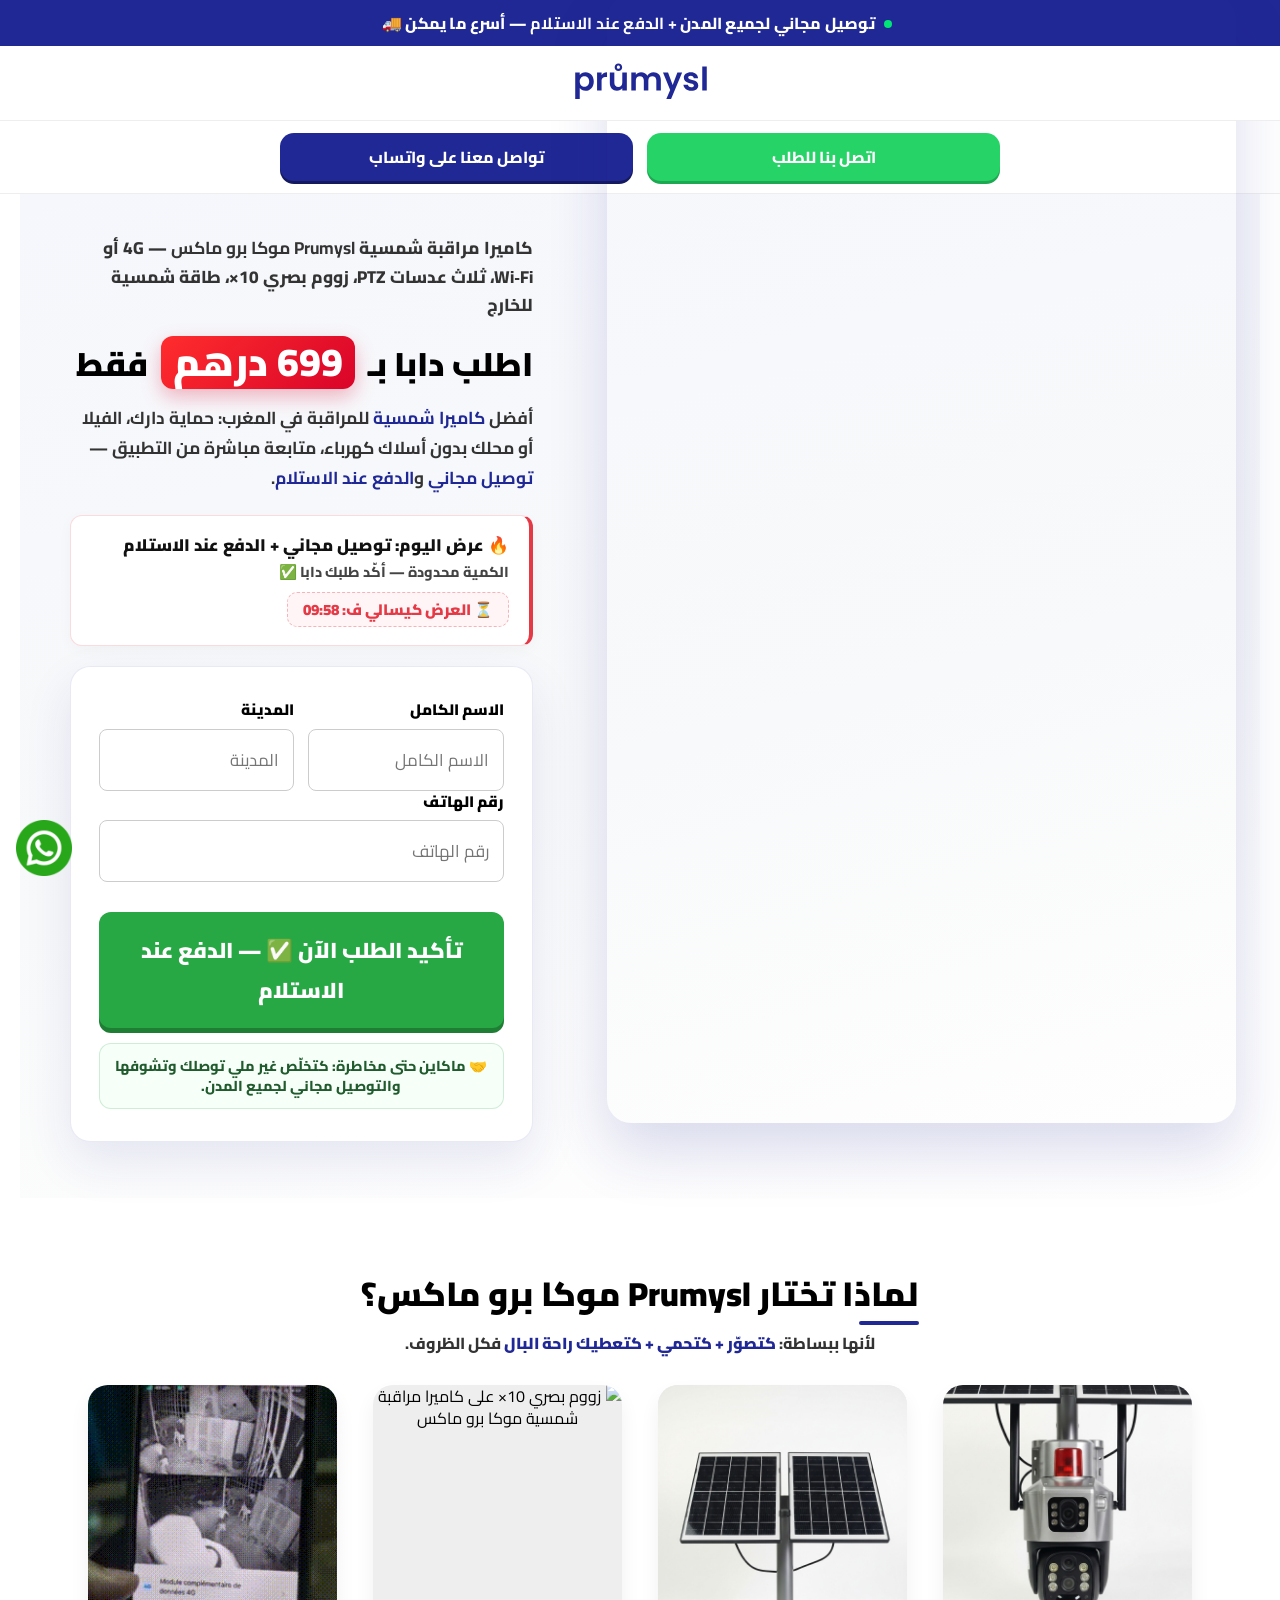
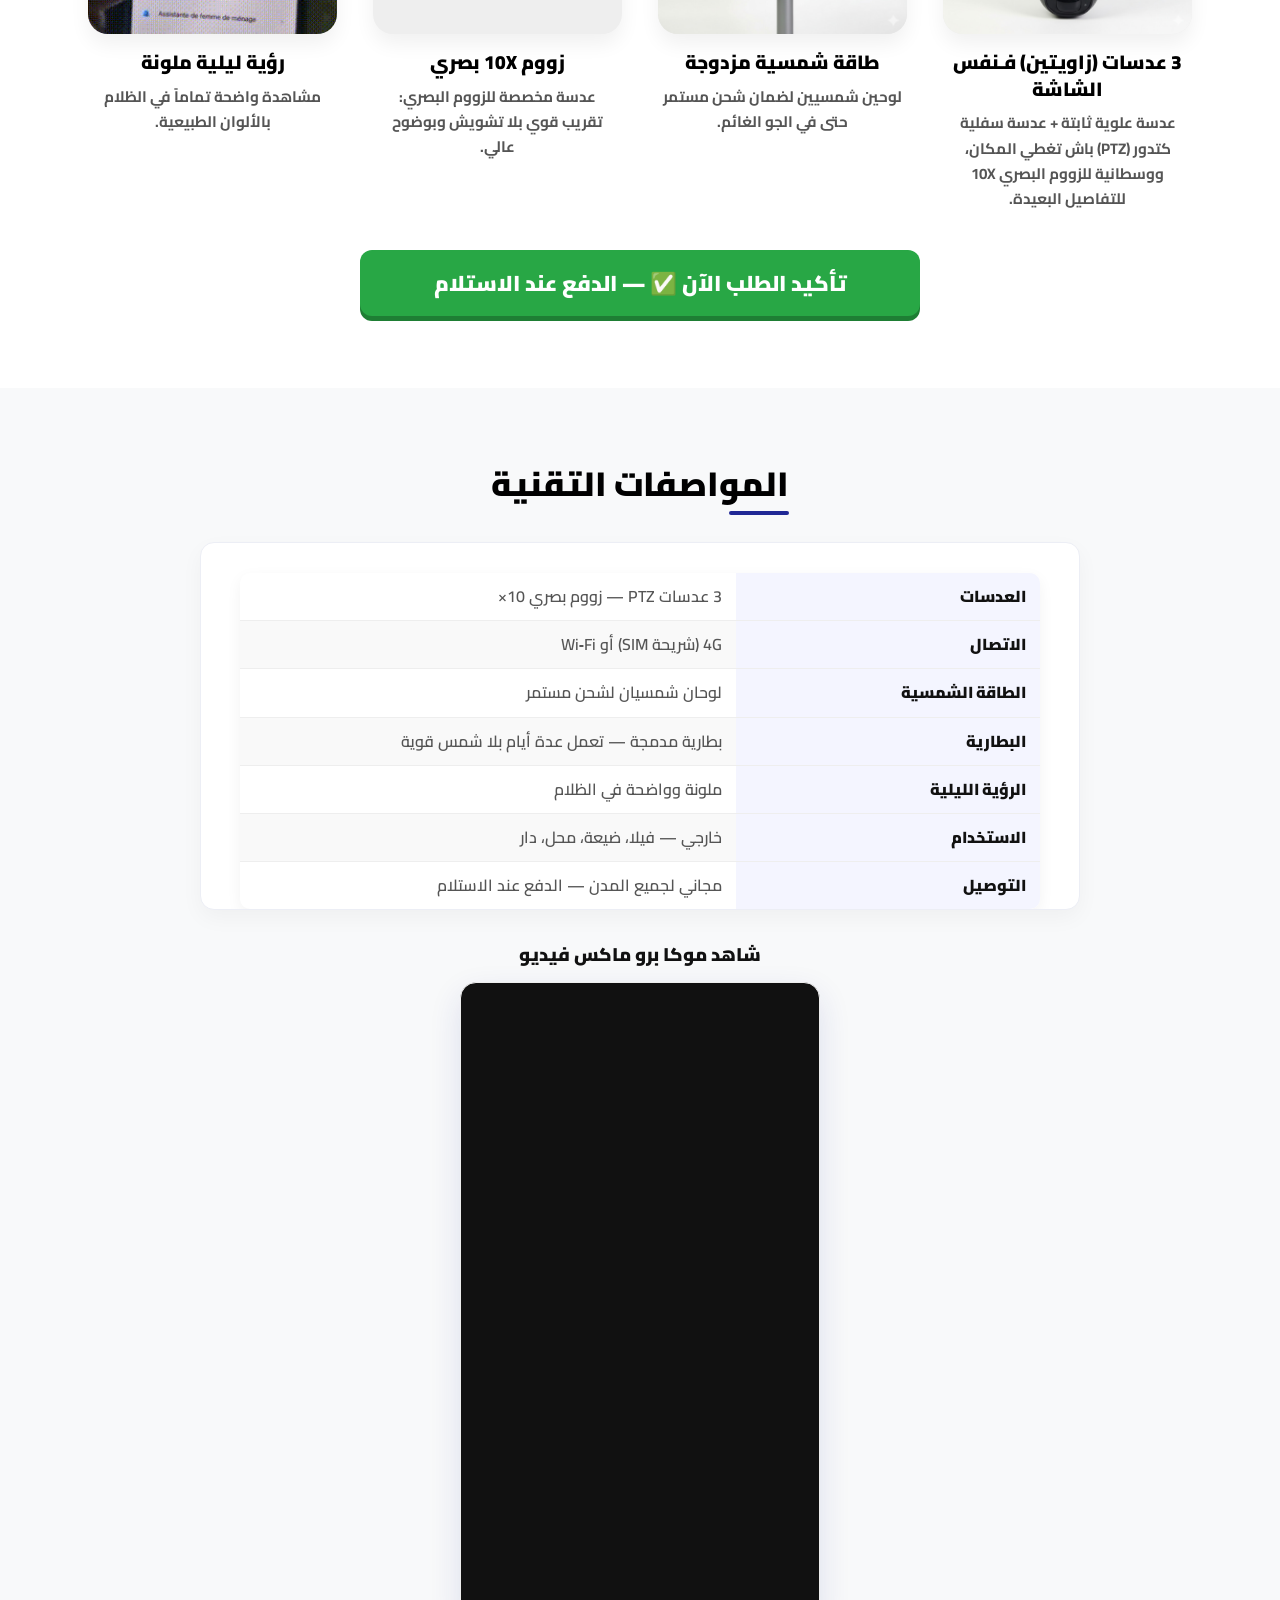
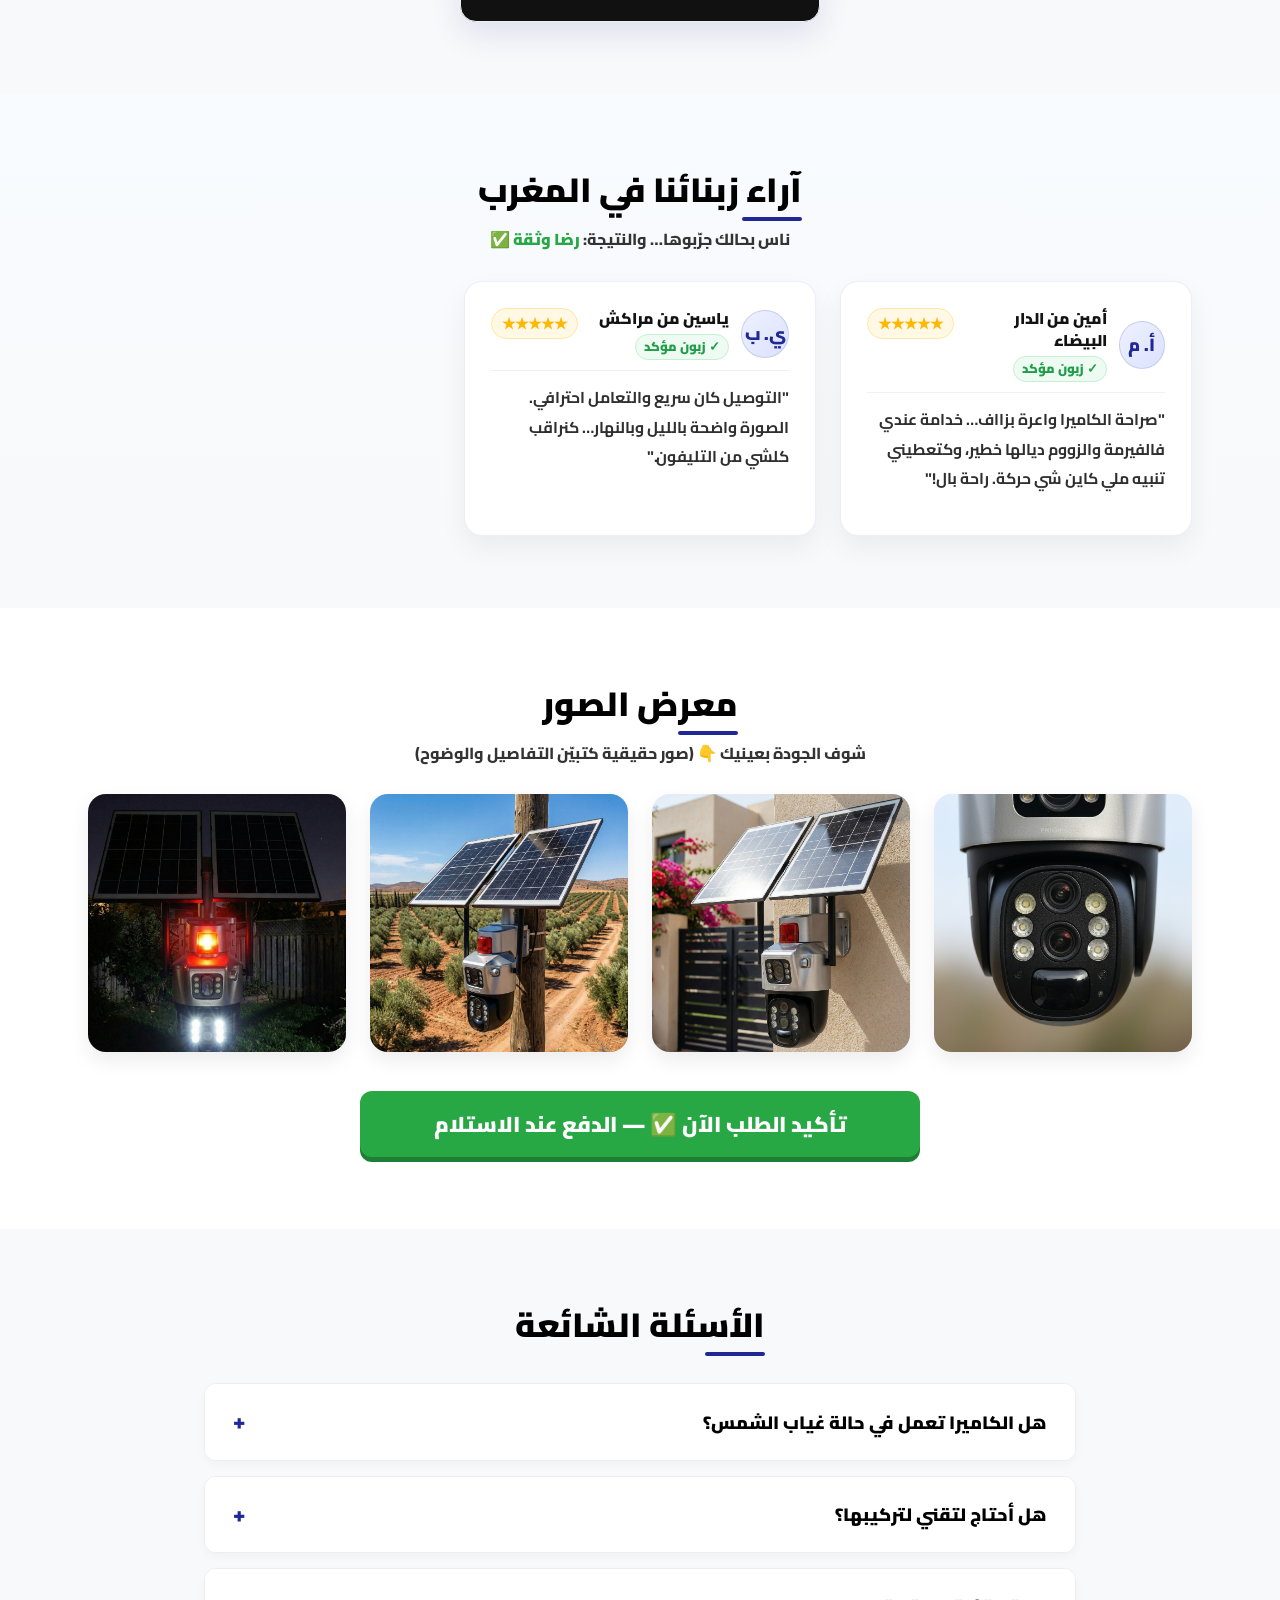
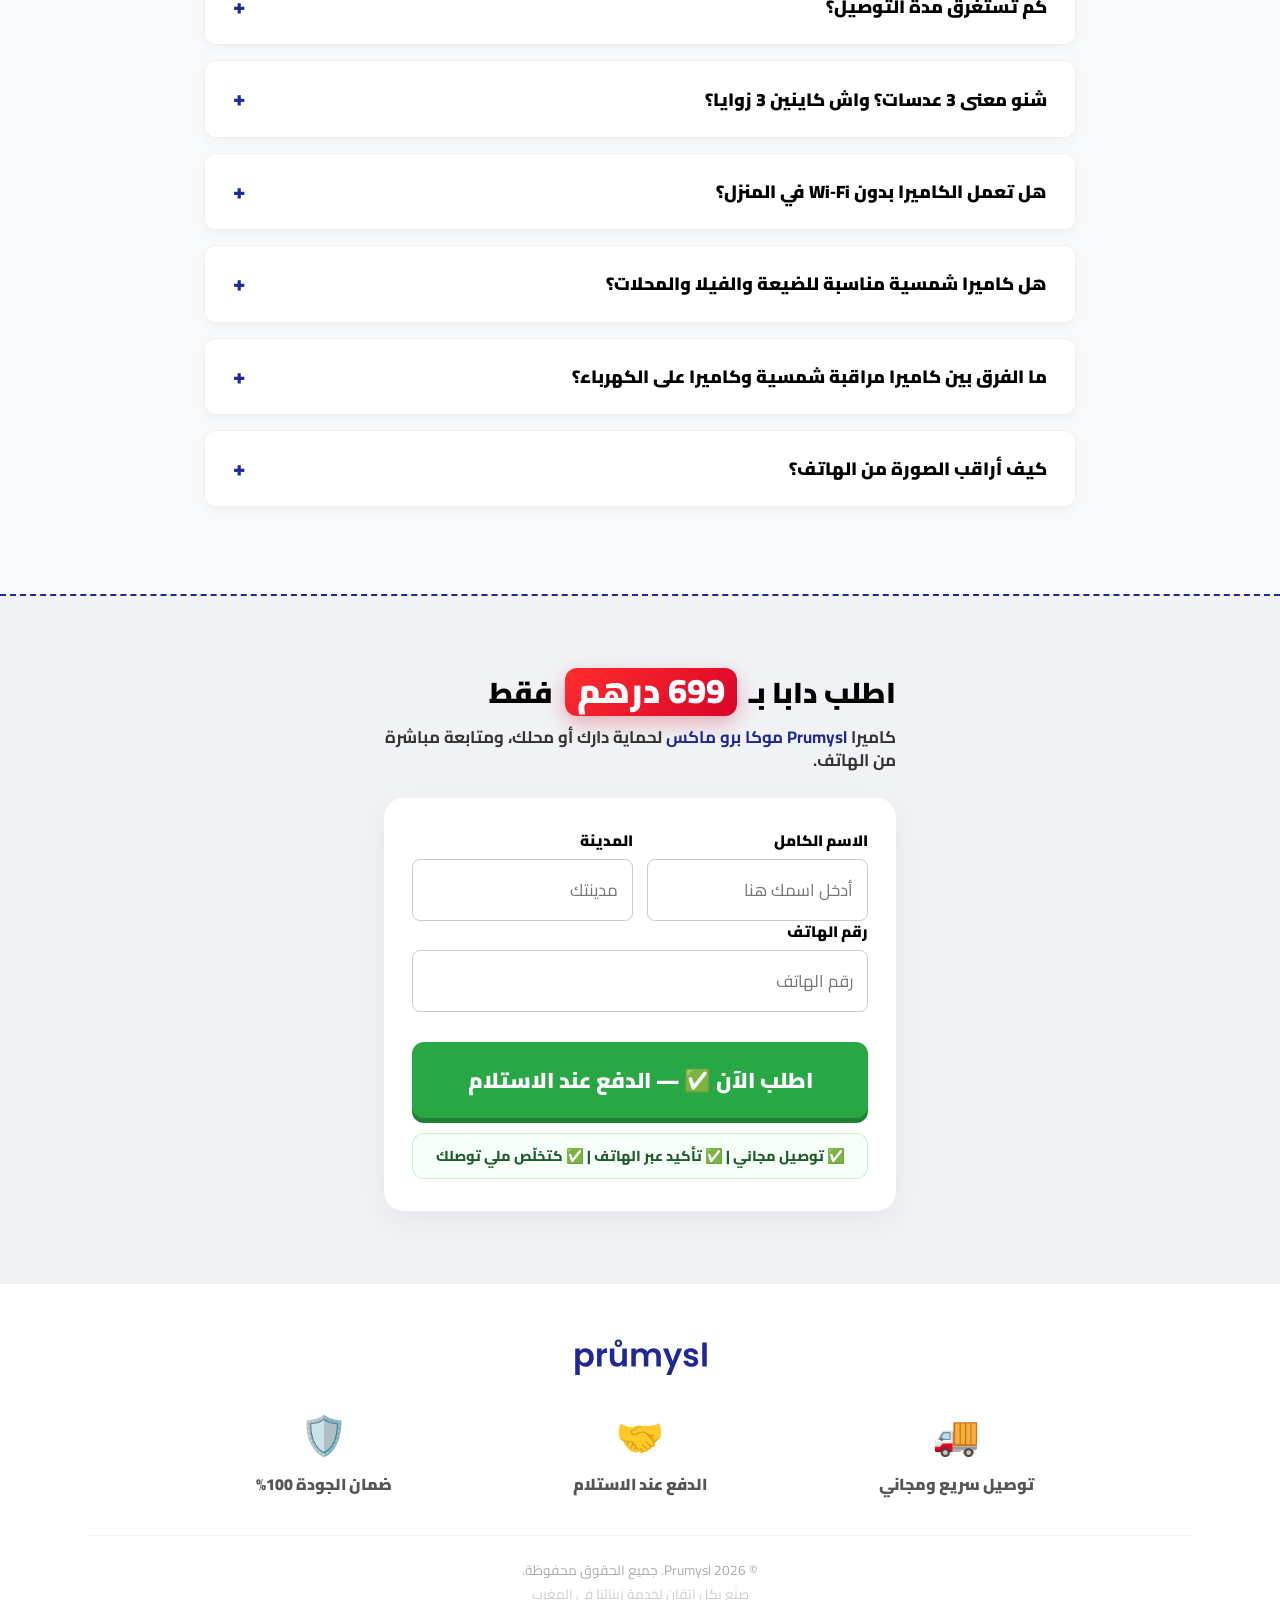
==== moka-pro-max/index.html @ 5002e9ec "Add YouTube Short embeds under product specs and fix Arabic review initials. Moka and Moka Pro Max n" ====
<!DOCTYPE html>
<html lang="ar" dir="rtl">
<head>
    <meta charset="UTF-8">
    <meta name="viewport" content="width=device-width, initial-scale=1.0">

    <title>كاميرا شمسية المغرب | موكا برو ماكس — كاميرا مراقبة شمسية 4G Wi‑Fi PTZ زووم 10× | Prumysl</title>

    <meta name="description" content="كاميرا مراقبة شمسية موكا برو ماكس من 699 درهم: كاميرا شمسية 4G أو Wi‑Fi، كاميرا مراقبة خارجية PTZ بثلاث عدسات، زووم بصري 10×، كاميرا أمان ليلية بدون كهرباء. أفضل كاميرا شمسية للفيلا والضيعة والمحل — توصيل مجاني والدفع عند الاستلام في جميع مدن المغرب (كاميرا CCTV شمسية، solar camera Morocco).">
    <meta name="keywords" content="كاميرا شمسية, كاميرا مراقبة شمسية, كاميرا طاقة شمسية, كاميرا شمسية المغرب, كاميرا مراقبة بالطاقة الشمسية, كاميرا CCTV شمسية, كاميرا 4G بدون واي فاي, كاميرا واي فاي خارجية, كاميرا مراقبة لاسلكية شمسية, كاميرا IP شمسية, مراقبة ضيعة, كاميرا فيلا, كاميرا محل تجاري, PTZ, زووم 10X, كاميرا بدون كهرباء, caméra solaire Maroc, solar powered security camera, solar CCTV Morocco, outdoor solar camera 4G, موكا برو ماكس, Prumysl, الدفع عند الاستلام">
    <meta name="robots" content="index, follow, max-image-preview:large, max-snippet:-1, max-video-preview:-1">
    <meta name="author" content="Prumysl">
    <meta name="geo.region" content="MA">
    <meta name="geo.placename" content="Morocco">

    <link rel="canonical" href="https://prumysl.cc/moka-pro-max/">
    <link rel="alternate" hreflang="ar" href="https://prumysl.cc/moka-pro-max/">
    <link rel="alternate" hreflang="x-default" href="https://prumysl.cc/moka-pro-max/">

    <link rel="preload" href="images/Hero-mobile.jpeg" as="image" media="(max-width: 767px)" fetchpriority="high">
    <link rel="preload" href="images/Hero.jpeg" as="image" media="(min-width: 768px)" fetchpriority="high">

    <meta property="og:title" content="كاميرا شمسية المغرب | موكا برو ماكس — كاميرا مراقبة شمسية 4G/Wi‑Fi PTZ زووم 10× | Prumysl">
    <meta property="og:description" content="كاميرا مراقبة شمسية احترافية 699 درهم: كاميرا شمسية 4G أو Wi‑Fi، ثلاث عدسات PTZ، زووم بصري 10×، مراقبة خارجية ليلية. توصيل مجاني للمغرب — solar camera &amp; caméra solaire Maroc.">
    <meta property="og:type" content="website">
    <meta property="og:url" content="https://prumysl.cc/moka-pro-max/">
    <meta property="og:image" content="https://prumysl.cc/img/MOKA.jpg">
    <meta property="og:image:width" content="1200">
    <meta property="og:image:height" content="630">
    <meta property="og:image:alt" content="Prumysl موكا برو ماكس — كاميرا مراقبة شمسية">
    <meta property="og:locale" content="ar_MA">
    <meta property="og:locale:alternate" content="fr_MA">
    <meta property="og:locale:alternate" content="en_US">
    <meta property="og:site_name" content="Prumysl">

    <meta name="twitter:card" content="summary_large_image">
    <meta name="twitter:title" content="كاميرا شمسية المغرب | موكا برو ماكس — solar camera 4G PTZ">
    <meta name="twitter:description" content="كاميرا مراقبة شمسية 699 درهم — 4G/Wi‑Fi، 3 عدسات، زووم 10×. كاميرا خارجية بدون كهرباء. توصيل مجاني والدفع عند الاستلام.">
    <meta name="twitter:image" content="https://prumysl.cc/img/MOKA.jpg">
    <meta name="twitter:image:alt" content="Prumysl موكا برو ماكس — كاميرا مراقبة شمسية 4G PTZ">

    <meta name="theme-color" content="#202895">

    <link rel="preconnect" href="https://fonts.googleapis.com">
    <link rel="preconnect" href="https://fonts.gstatic.com" crossorigin>
    <link href="https://fonts.googleapis.com/css2?family=Cairo:wght@400;600;700;800&display=swap" rel="stylesheet">
    <link rel="stylesheet" href="css/style.css">
    <link rel="stylesheet" href="css/desktop-landing.css">

    <script type="application/ld+json">
    {
      "@context": "https://schema.org",
      "@graph": [
        {"@type":"Organization","@id":"https://prumysl.cc/#organization","name":"Prumysl","url":"https://prumysl.cc/","logo":{"@type":"ImageObject","url":"https://prumysl.cc/img/logo.svg"},"areaServed":{"@type":"Country","name":"Morocco"},"contactPoint":[{"@type":"ContactPoint","telephone":"+212-723-496854","contactType":"sales","areaServed":"MA","availableLanguage":["Arabic","French"]}]},
        {"@type":"WebSite","@id":"https://prumysl.cc/#website","url":"https://prumysl.cc/","name":"Prumysl","publisher":{"@id":"https://prumysl.cc/#organization"},"inLanguage":["ar"]},
        {"@type":"WebPage","@id":"https://prumysl.cc/moka-pro-max/#webpage","url":"https://prumysl.cc/moka-pro-max/","name":"كاميرا شمسية المغرب | Prumysl موكا برو ماكس — كاميرا مراقبة شمسية 4G/Wi‑Fi","description":"كاميرا مراقبة شمسية بتلات عدسات، اتصال 4G أو Wi‑Fi، زووم بصري 10× ورؤية ليلية ملونة — solar powered CCTV للخارج. توصيل مجاني في المغرب والدفع عند الاستلام.","inLanguage":"ar","isPartOf":{"@id":"https://prumysl.cc/#website"},"about":{"@id":"https://prumysl.cc/moka-pro-max/#product"},"primaryImageOfPage":{"@type":"ImageObject","url":"https://prumysl.cc/img/Hero.jpeg"},"breadcrumb":{"@id":"https://prumysl.cc/moka-pro-max/#breadcrumb"}},
        {"@type":"BreadcrumbList","@id":"https://prumysl.cc/moka-pro-max/#breadcrumb","itemListElement":[{"@type":"ListItem","position":1,"name":"Prumysl","item":"https://prumysl.cc/"},{"@type":"ListItem","position":2,"name":"موكا برو ماكس — كاميرا مراقبة شمسية","item":"https://prumysl.cc/moka-pro-max/"}]},
        {"@type":"Product","@id":"https://prumysl.cc/moka-pro-max/#product","name":"Prumysl موكا برو ماكس — كاميرا مراقبة شمسية","description":"كاميرا مراقبة شمسية (solar security camera) بتلات عدسات PTZ، اتصال 4G أو Wi‑Fi، زووم بصري 10× ورؤية ليلية ملونة للاستخدام الخارجي في المغرب. توصيل مجاني والدفع عند الاستلام.","image":["https://prumysl.cc/img/Hero.jpeg","https://prumysl.cc/img/MOKA.jpg"],"brand":{"@type":"Brand","name":"Prumysl"},"sku":"MOKA-PRO-MAX","category":"كاميرات مراقبة شمسية / Solar CCTV","additionalProperty":[{"@type":"PropertyValue","name":"نوع المنتج","value":"كاميرا مراقبة خارجية بالطاقة الشمسية"},{"@type":"PropertyValue","name":"الاتصال","value":"4G SIM أو Wi‑Fi"},{"@type":"PropertyValue","name":"العدسات والزووم","value":"ثلاث عدسات PTZ وزووم بصري 10×"},{"@type":"PropertyValue","name":"الاستخدام","value":"مراقبة منزل، فيلا، ضيعة، محل — بدون أسلاك كهرباء"}],"offers":{"@type":"Offer","url":"https://prumysl.cc/moka-pro-max/","priceCurrency":"MAD","price":"699","availability":"https://schema.org/InStock","priceValidUntil":"2027-12-31","seller":{"@id":"https://prumysl.cc/#organization"}}},
        {"@type":"FAQPage","mainEntity":[
          {"@type":"Question","name":"هل الكاميرا تعمل في حالة غياب الشمس؟","acceptedAnswer":{"@type":"Answer","text":"نعم، الكاميرا مزودة ببطاريات قوية ولوحين شمسيين وتعمل لعدة أيام حتى في الأجواء الغائمة مع مراقبة مستمرة."}},
          {"@type":"Question","name":"هل أحتاج لتقني لتركيبها؟","acceptedAnswer":{"@type":"Answer","text":"لا، التركيب سهل ويصل الطلب مع الملحقات ودليل واضح؛ يمكن تثبيتها ومتابعة الصورة من الهاتف."}},
          {"@type":"Question","name":"كم تستغرق مدة التوصيل؟","acceptedAnswer":{"@type":"Answer","text":"عادة 24 إلى 48 ساعة لجميع المدن المغربية مع توصيل مجاني والدفع عند الاستلام."}},
          {"@type":"Question","name":"شنو معنى 3 عدسات؟ واش كاينين 3 زوايا؟","acceptedAnswer":{"@type":"Answer","text":"ثلاث عدسات بوزاويتين: عدسة علوية ثابتة، عدسة سفلية دوارة PTZ لليمين واليسار وفوق وتحت، وعدسة وسطى للزووم البصري 10× للتفاصيل البعيدة بوضوح."}},
          {"@type":"Question","name":"هل تعمل الكاميرا بدون Wi‑Fi في المنزل؟","acceptedAnswer":{"@type":"Answer","text":"نعم، يمكن استخدام شريحة بيانات 4G لتعمل الكاميرا باستقلال عن الراوتر؛ وإن توفر Wi‑Fi يمكن ربطها بالشبكة المنزلية أيضاً."}},
          {"@type":"Question","name":"هل كاميرا شمسية مناسبة للضيعة والفيلا والمحلات؟","acceptedAnswer":{"@type":"Answer","text":"نعم، موكا برو ماكس مصممة للمراقبة الخارجية مع طاقة شمسية وبطارية، وهي مناسبة للفيلات والضيعات والمحلات التي تحتاج كاميرا أمان بدون تمديدات كهربائية."}},
          {"@type":"Question","name":"ما الفرق بين كاميرا مراقبة شمسية وكاميرا على الكهرباء؟","acceptedAnswer":{"@type":"Answer","text":"الكاميرا الشمسية لا تحتاج سلك كهرباء من المنزل؛ تشحن من الشمس وتخزن الطاقة في البطارية، وهذا مثالي للمواقع البعيدة أو الخارجية في المغرب."}},
          {"@type":"Question","name":"كيف أراقب الصورة من الهاتف؟","acceptedAnswer":{"@type":"Answer","text":"عبر تطبيق المراقبة المرفق مع الجهاز على الهاتف الذكي؛ يمكنك مشاهدة البث المباشر والتنبيهات بعد إعداد الكاميرا حسب الدليل."}}
        ]}
      ]
    }
    </script>

    <script>
    !function(f,b,e,v,n,t,s)
    {if(f.fbq)return;n=f.fbq=function(){n.callMethod?
    n.callMethod.apply(n,arguments):n.queue.push(arguments)};
    if(!f._fbq)f._fbq=n;n.push=n;n.loaded=!0;n.version='2.0';
    n.queue=[];t=b.createElement(e);t.async=!0;
    t.src=v;s=b.getElementsByTagName(e)[0];
    s.parentNode.insertBefore(t,s)}(window, document,'script',
    'https://connect.facebook.net/en_US/fbevents.js');
    fbq('init', '740114099139411'); // ← REPLACE WITH YOUR ID
    fbq('track', 'PageView');
    </script>
    <noscript><img height="1" width="1" style="display:none"
    src="https://www.facebook.com/tr?id=740114099139411&ev=PageView&noscript=1"
    /></noscript>

    <!-- TikTok Pixel Code Start -->
    <script>
    !function (w, d, t) {
      w.TiktokAnalyticsObject=t;var ttq=w[t]=w[t]||[];ttq.methods=["page","track","identify","instances","debug","on","off","once","ready","alias","group","enableCookie","disableCookie","holdConsent","revokeConsent","grantConsent"],ttq.setAndDefer=function(t,e){t[e]=function(){t.push([e].concat(Array.prototype.slice.call(arguments,0)))}};for(var i=0;i<ttq.methods.length;i++)ttq.setAndDefer(ttq,ttq.methods[i]);ttq.instance=function(t){for(
    var e=ttq._i[t]||[],n=0;n<ttq.methods.length;n++)ttq.setAndDefer(e,ttq.methods[n]);return e},ttq.load=function(e,n){var r="https://analytics.tiktok.com/i18n/pixel/events.js",o=n&&n.partner;ttq._i=ttq._i||{},ttq._i[e]=[],ttq._i[e]._u=r,ttq._t=ttq._t||{},ttq._t[e]=+new Date,ttq._o=ttq._o||{},ttq._o[e]=n||{};n=document.createElement("script")
    ;n.type="text/javascript",n.async=!0,n.src=r+"?sdkid="+e+"&lib="+t;e=document.getElementsByTagName("script")[0];e.parentNode.insertBefore(n,e)};


      ttq.load('D81OHIBC77UDUGTVF380');
      ttq.ready(function () {
        ttq.page();
      });
    }(window, document, 'ttq');
    </script>
    <!-- TikTok Pixel Code End -->

    <style>
        :root {
            --primary-black: #000000;
            --primary-white: #FFFFFF;
            --accent-blue: #202895;
            --success-green: #28a745;
            --bg-light: #F8F9FA;
            --text-gray: #555555;
            --star-color: #FFB800;
            --danger-red: #e63946;
            --soft-blue: #f4f5ff;
        }

        * {
            margin: 0;
            padding: 0;
            box-sizing: border-box;
            font-family: 'Cairo', sans-serif;
        }

        body {
            background-color: var(--primary-white);
            color: var(--primary-black);
            line-height: 1.4;
        }

        .container {
            max-width: 1100px;
            margin: 0 auto;
            padding: 0 15px;
        }

        .top-bar {
            background-color: var(--accent-blue);
            color: white;
            text-align: center;
            padding: 10px 0;
            font-size: 0.9rem;
            font-weight: 800;
            letter-spacing: 0.2px;
        }
        .top-bar strong { color: #fff; }
        .top-bar .pulse-dot {
            display: inline-block;
            width: 8px;
            height: 8px;
            background: #00e676;
            border-radius: 50%;
            margin: 0 6px;
            position: relative;
            top: -1px;
            box-shadow: 0 0 0 rgba(0,230,118,0.7);
            animation: dotPulse 1.3s infinite;
        }
        @keyframes dotPulse {
            0% { box-shadow: 0 0 0 0 rgba(0,230,118,0.7); }
            70% { box-shadow: 0 0 0 10px rgba(0,230,118,0); }
            100% { box-shadow: 0 0 0 0 rgba(0,230,118,0); }
        }

        header {
            width: 100%;
            background-color: var(--primary-white);
            border-bottom: 1px solid #eeeeee;
            padding: 12px 0;
            position: sticky;
            top: 0;
            z-index: 1000;
            display: flex;
            justify-content: center;
            backdrop-filter: blur(6px);
        }

        .header-inner {
            width: 100%;
            max-width: 1100px;
            margin: 0 auto;
            padding: 0 15px;
            display: flex;
            justify-content: center;
            align-items: center;
        }

        .logo-container { max-width: 140px; }
        .logo-container img { width: 100%; height: auto; display: block; }

        .contact-quick-row {
            background: #fff;
            border-bottom: 1px solid #eeeeee;
            padding: 12px 15px;
        }
        .contact-quick-inner {
            max-width: 1100px;
            margin: 0 auto;
            display: grid;
            grid-template-columns: 1fr 1fr;
            gap: 10px;
            align-items: stretch;
        }
        .contact-quick-btn {
            display: flex;
            align-items: center;
            justify-content: center;
            padding: 12px 12px;
            border-radius: 12px;
            font-weight: 800;
            font-size: clamp(0.78rem, 2.5vw, 0.95rem);
            text-decoration: none;
            color: #fff;
            text-align: center;
            line-height: 1.25;
            transition: transform 0.12s ease, filter 0.12s ease;
        }
        .contact-quick-btn:hover { filter: brightness(1.06); }
        .contact-quick-btn:active { transform: scale(0.98); }
        .contact-quick-btn--call {
            background: #25D366;
            box-shadow: 0 3px 0 #1da851;
        }
        .contact-quick-btn--wa {
            background: #202895;
            box-shadow: 0 3px 0 #151a5e;
        }

        .hero-section {
            padding-top: 20px;
            text-align: center;
        }
        .hero-section img {
            width: 100%;
            height: auto;
            display: block;
            max-width: 900px;
            margin: 0 auto;
            border-radius: 20px;
            box-shadow: 0 15px 40px rgba(0,0,0,0.1);
        }

        .hero-price-bar {
            background: linear-gradient(180deg, #fafbff 0%, #fff 100%);
            border-bottom: 1px solid #eceef5;
            padding: 14px 15px;
            text-align: center;
            font-weight: 800;
            font-size: 0.95rem;
            color: #222;
            line-height: 1.55;
        }
        .hero-price-bar .hpb-inner {
            max-width: 1100px;
            margin: 0 auto;
            display: flex;
            flex-wrap: wrap;
            justify-content: center;
            align-items: center;
            gap: 8px 12px;
        }
        .hero-price-bar strong { color: var(--accent-blue); font-size: 1.08rem; }
        .hero-price-bar .hpb-save {
            font-style: normal;
            color: var(--success-green);
            font-weight: 900;
            font-size: 0.88rem;
            white-space: nowrap;
        }
        .hero-price-bar .hpb-dot { opacity: 0.35; user-select: none; }

        .social-proof-line {
            text-align: center;
            margin: 0 0 20px 0;
            font-size: 0.93rem;
            font-weight: 800;
            color: #444;
            line-height: 1.5;
        }
        .social-proof-line .sp-highlight { color: var(--accent-blue); font-weight: 900; }

        .trust-strip {
            background: #fff;
            border-bottom: 1px solid #f0f0f0;
            padding: 14px 0;
            margin-top: 20px;
        }
        .trust-strip .pill-row {
            display: flex;
            justify-content: center;
            flex-wrap: wrap;
            gap: 15px;
        }
        .pill {
            background: var(--soft-blue);
            border: 1px solid rgba(32,40,149,0.15);
            border-radius: 12px;
            padding: 10px 15px;
            font-size: 0.9rem;
            font-weight: 700;
            color: #1c1c1c;
            display: flex;
            align-items: center;
            gap: 10px;
        }
        .pill span { color: var(--accent-blue); font-weight: 800; margin-right: 5px; }
        .pill small { color: #666; font-weight: 700; margin-right: 5px; }

        .order-section {
            padding: 40px 0;
            background-color: var(--bg-light);
        }

        .order-section .container { max-width: 700px; }

        .order-title {
            text-align: center;
            margin-bottom: 10px;
            font-size: 1.8rem;
            font-weight: 900;
        }
        .order-title.seo-main-heading .seo-h1-product {
            display: block;
            font-size: clamp(0.92rem, 2.6vw, 1.08rem);
            font-weight: 800;
            color: #333;
            margin-bottom: 14px;
            line-height: 1.55;
            max-width: 720px;
            margin-left: auto;
            margin-right: auto;
        }
        .order-title.seo-main-heading .seo-h1-cta {
            display: block;
        }
        .price-highlight {
            display: inline-block;
            margin: 0 6px;
            padding: 2px 12px 4px;
            font-size: 1.2em;
            font-weight: 900;
            color: #fff;
            background: linear-gradient(135deg, #ff2d2d, #d90429);
            border-radius: 12px;
            box-shadow: 0 8px 20px rgba(217, 4, 41, 0.28);
            animation: pricePulse 1.4s ease-in-out infinite;
            line-height: 1.2;
        }
        @keyframes pricePulse {
            0%, 100% { transform: scale(1); }
            50% { transform: scale(1.05); }
        }

        .order-subtitle {
            text-align: center;
            margin-bottom: 25px;
            font-size: 1.05rem;
            color: #333;
            font-weight: 700;
        }
        .order-subtitle b { color: var(--accent-blue); }

        .urgency-box {
            background: #fff;
            border: 1px solid rgba(230,57,70,0.18);
            border-right: 4px solid var(--danger-red);
            border-radius: 12px;
            padding: 15px;
            margin-bottom: 20px;
            box-shadow: 0 4px 15px rgba(0,0,0,0.03);
            text-align: center;
        }
        .urgency-box .line1 { font-weight: 900; color: #111; margin-bottom: 4px; font-size: 1.05rem; }
        .urgency-box .line2 { font-weight: 800; color: #444; font-size: 0.9rem; }
        .urgency-box .timer {
            display: inline-block;
            background: #fff5f6;
            border: 1px dashed rgba(230,57,70,0.35);
            padding: 6px 15px;
            border-radius: 10px;
            margin-top: 10px;
            font-weight: 900;
            color: var(--danger-red);
            font-size: 0.95rem;
        }

        .conn-box{
            background: var(--primary-white);
            border: 2px solid #e6e6e6;
            border-radius: 16px;
            padding: 14px;
            margin-bottom: 16px;
            box-shadow: 0 6px 18px rgba(0,0,0,0.03);
        }
        .conn-title{
            font-weight: 900;
            font-size: 1.02rem;
            margin-bottom: 10px;
            color:#111;
        }
        .conn-grid{
            display: grid;
            grid-template-columns: 1fr 1fr;
            gap: 12px;
        }
        .conn-card{
            background:#fff;
            border: 2px solid #ddd;
            border-radius: 14px;
            padding: 12px;
            display:flex;
            gap:10px;
            align-items:flex-start;
            cursor:pointer;
            transition: all .2s ease;
            position: relative;
            overflow:hidden;
        }
        .conn-card.active{
            border-color: var(--accent-blue);
            background: var(--soft-blue);
            box-shadow: 0 8px 18px rgba(32,40,149,0.08);
            transform: translateY(-1px);
        }
        .conn-card input{
            accent-color: var(--accent-blue);
            width: 18px;
            height: 18px;
            margin-top: 2px;
            flex: 0 0 auto;
        }
        .conn-name{
            font-weight: 900;
            font-size: 0.95rem;
            line-height: 1.3;
        }
        .conn-desc{
            margin-top: 4px;
            font-size: 0.82rem;
            font-weight: 800;
            color: #555;
            line-height: 1.6;
        }
        .conn-badge{
            position:absolute;
            left:10px;
            top:10px;
            font-size: 0.72rem;
            font-weight: 900;
            padding: 4px 8px;
            border-radius: 999px;
            background:#111;
            color:#fff;
            opacity:.92;
        }

        .offers-container {
            display: grid;
            grid-template-columns: 1fr 1fr;
            gap: 15px;
            margin-bottom: 25px;
        }

        .offer-card {
            background: var(--primary-white);
            border: 2px solid #ddd;
            border-radius: 14px;
            padding: 14px;
            position: relative;
            cursor: pointer;
            transition: all 0.2s ease;
            display: flex;
            flex-direction: column;
            text-align: right;
            overflow: hidden;
            min-height: 100%;
        }

        .offer-card.active {
            border-color: var(--accent-blue);
            background-color: #f4f5ff;
            transform: translateY(-2px);
            box-shadow: 0 8px 20px rgba(32,40,149,0.1);
        }

        .offer-card input[type="radio"] {
            position: absolute;
            left: 12px;
            top: 12px;
            accent-color: var(--accent-blue);
            width: 18px;
            height: 18px;
        }

        .offer-thumb {
            width: 100%;
            aspect-ratio: 1 / 1;
            background: #eee;
            border-radius: 12px;
            overflow: hidden;
            margin-bottom: 10px;
            box-shadow: 0 8px 16px rgba(0,0,0,0.06);
        }
        .offer-thumb img {
            width: 100%;
            height: 100%;
            object-fit: cover;
            display: block;
        }

        .offer-name { font-weight: 900; font-size: 1.02rem; line-height: 1.35; }
        .offer-price { font-weight: 900; color: var(--accent-blue); font-size: 1.2rem; margin-top: 4px; }
        .offer-save {
            display: inline-block;
            margin-top: 6px;
            font-size: 0.8rem;
            font-weight: 900;
            color: #1a5c28;
            background: rgba(40,167,69,0.12);
            padding: 5px 10px;
            border-radius: 8px;
            line-height: 1.3;
        }
        .offer-micro { margin-top: 8px; font-size: 0.88rem; color: #444; font-weight: 700; line-height: 1.6; }
        .gift-tag { margin-top: 8px; font-size: 0.9rem; font-weight: 900; color: #111; }

        .best-seller {
            position: absolute;
            top: 10px;
            right: 10px;
            background: #111;
            color: #fff;
            font-weight: 900;
            font-size: 0.78rem;
            padding: 5px 10px;
            border-radius: 999px;
            box-shadow: 0 6px 14px rgba(0,0,0,0.12);
            z-index: 2;
        }

        .order-form {
            background: var(--primary-white);
            padding: 30px;
            border-radius: 20px;
            box-shadow: 0 10px 30px rgba(0,0,0,0.05);
        }

        .form-group { margin-bottom: 15px; }
        .form-group label { display: block; margin-bottom: 8px; font-weight: 900; font-size: 0.95rem; }
        .form-group input {
            width: 100%;
            padding: 14px;
            border: 1px solid #ccc;
            border-radius: 8px;
            text-align: right;
            font-size: 1.05rem;
            outline: none;
            transition: 0.2s;
        }
        .form-group input:focus {
            border-color: rgba(32,40,149,0.55);
            box-shadow: 0 0 0 4px rgba(32,40,149,0.08);
        }

        .reassure {
            background: #f7fff9;
            border: 1px solid rgba(40,167,69,0.2);
            border-radius: 12px;
            padding: 12px 15px;
            font-size: 0.9rem;
            color: #205b2d;
            font-weight: 800;
            margin-top: 15px;
            text-align: center;
        }

        .submit-btn {
            width: 100%;
            background-color: var(--success-green);
            color: white;
            border: none;
            padding: 18px;
            font-size: 1.35rem;
            font-weight: 900;
            border-radius: 12px;
            cursor: pointer;
            box-shadow: 0 5px 0 #1e7e34;
            margin-top: 15px;
            transition: all 0.2s;
        }
        .submit-btn:hover { filter: brightness(1.05); transform: translateY(-2px); box-shadow: 0 7px 0 #1e7e34; }
        .submit-btn:active { transform: translateY(2px); box-shadow: 0 2px 0 #1e7e34; }

        .features-section { padding: 60px 0; background-color: var(--primary-white); }
        .features-grid { display: grid; grid-template-columns: repeat(4, 1fr); gap: 30px; }
        .feature-box { text-align: center; transition: transform 0.3s ease; }
        .feature-box:hover { transform: translateY(-5px); }
        .feature-img {
            width: 100%;
            aspect-ratio: 1 / 1;
            background-color: #eee;
            border-radius: 20px;
            margin-bottom: 15px;
            display: flex;
            align-items: center;
            justify-content: center;
            overflow: hidden;
            box-shadow: 0 10px 20px rgba(0,0,0,0.06);
        }
        .feature-img img { width: 100%; height: 100%; object-fit: cover; transition: transform 0.5s; }
        .feature-box:hover .feature-img img { transform: scale(1.05); }
        .feature-box h3 { font-size: 1.1rem; font-weight: 900; margin-bottom: 8px; }
        .feature-box p { font-size: 0.9rem; color: var(--text-gray); padding: 0 5px; font-weight: 700; }
        .features-cta-wrap {
            margin-top: 24px;
            text-align: center;
        }
        .features-cta-btn {
            display: inline-block;
            width: min(100%, 560px);
            text-decoration: none;
            text-align: center;
        }

        .specs-section {
            padding: 60px 0;
            background: var(--bg-light);
        }
        .specs-table-wrap {
            margin: 0 auto;
            max-width: 720px;
            border-radius: 14px;
            border: 1px solid #eceef5;
            box-shadow: 0 8px 22px rgba(0, 0, 0, 0.04);
            overflow: hidden;
            background: #fff;
        }
        .specs-table {
            width: 100%;
            border-collapse: collapse;
            table-layout: fixed;
            font-size: 0.92rem;
            font-weight: 700;
            color: #333;
        }
        .specs-table th,
        .specs-table td {
            border-bottom: 1px solid #eee;
            padding: 12px 14px;
            text-align: right;
            vertical-align: top;
            line-height: 1.45;
        }
        .specs-table tr:last-child th,
        .specs-table tr:last-child td { border-bottom: none; }
        .specs-table th {
            background: var(--soft-blue);
            color: #111;
            font-weight: 900;
            width: 38%;
        }
        .short-video-wrap {
            margin: 32px auto 0;
            max-width: 360px;
            text-align: center;
        }
        .short-video-wrap h3 {
            font-size: 1.15rem;
            font-weight: 900;
            margin-bottom: 14px;
            color: #111;
        }
        .short-video-embed {
            position: relative;
            width: 100%;
            aspect-ratio: 9 / 16;
            border-radius: 16px;
            overflow: hidden;
            background: #111;
            box-shadow: 0 12px 32px rgba(32, 40, 149, 0.12);
            border: 1px solid #eee;
        }
        .short-video-embed iframe {
            position: absolute;
            inset: 0;
            width: 100%;
            height: 100%;
            border: 0;
        }

        .reviews-section { padding: 60px 0; background: linear-gradient(180deg, #f8fbff 0%, var(--bg-light) 100%); }
        .reviews-wrapper {
            display: grid;
            grid-template-columns: repeat(2, minmax(0, 1fr));
            gap: 20px;
            align-items: stretch;
        }
        .review-card {
            background: var(--primary-white);
            padding: 22px;
            border-radius: 18px;
            margin-bottom: 0;
            box-shadow: 0 12px 28px rgba(0,0,0,0.06);
            border: 1px solid rgba(32, 40, 149, 0.08);
            width: 100%;
            position: relative;
        }
        .review-card::before {
            content: """;
            position: absolute;
            top: 8px;
            left: 14px;
            font-size: 2.2rem;
            font-weight: 900;
            color: rgba(32, 40, 149, 0.14);
            line-height: 1;
        }
        .review-header {
            display: flex;
            justify-content: space-between;
            align-items: flex-start;
            gap: 10px;
            margin-bottom: 12px;
        }
        .user-info { display: flex; align-items: center; gap: 12px; }
        .user-avatar {
            width: 48px;
            height: 48px;
            background: linear-gradient(135deg, #eef1ff, #dbe2ff);
            border-radius: 50%;
            display: flex;
            align-items: center;
            justify-content: center;
            font-weight: 900;
            color: var(--accent-blue);
            font-size: 1.1rem;
            border: 1px solid rgba(32, 40, 149, 0.15);
        }
        .review-name { font-size: 0.98rem; font-weight: 900; color: #131313; display: block; margin-bottom: 2px; }
        .stars {
            color: var(--star-color);
            font-size: 0.95rem;
            font-weight: 900;
            background: #fff8e5;
            border-radius: 999px;
            padding: 4px 10px;
            border: 1px solid #ffe8a3;
            white-space: nowrap;
        }
        .review-text {
            font-size: 0.98rem;
            color: #2f2f2f;
            font-style: normal;
            font-weight: 700;
            line-height: 1.9;
        }
        .verified-badge {
            color: #1f9d47;
            font-size: 0.8rem;
            font-weight: 900;
            display: inline-block;
            margin-top: 2px;
            background: #eefbf2;
            border: 1px solid #c8efd4;
            border-radius: 999px;
            padding: 3px 8px;
        }

        .gallery-section { padding: 60px 0; background-color: var(--primary-white); }
        .gallery-grid { display: grid; grid-template-columns: repeat(4, 1fr); gap: 20px; }
        .gallery-item {
            width: 100%;
            aspect-ratio: 1 / 1;
            background-color: #f0f0f0;
            border-radius: 15px;
            overflow: hidden;
            box-shadow: 0 8px 20px rgba(0,0,0,0.08);
            cursor: pointer;
        }
        .gallery-item img {
            width: 100%;
            height: 100%;
            object-fit: cover;
            display: block;
            transition: transform 0.4s ease;
        }
        .gallery-item:hover img { transform: scale(1.08); }
        /* style.css hides lazy images until .loaded; موكا برو ماكس has no that script */
        .gallery-section img[loading="lazy"] {
            opacity: 1;
        }

        .faq-section { padding: 60px 0; background-color: var(--bg-light); }
        .faq-section .container { max-width: 800px; }
        .faq-item {
            background: var(--primary-white);
            margin-bottom: 15px;
            border-radius: 12px;
            overflow: hidden;
            border: 1px solid #eee;
            box-shadow: 0 4px 10px rgba(0,0,0,0.03);
        }
        .faq-question {
            padding: 20px 25px;
            background: var(--primary-white);
            cursor: pointer;
            display: flex;
            justify-content: space-between;
            align-items: center;
            font-weight: 900;
            font-size: 1.05rem;
            transition: background 0.2s;
        }
        .faq-question:hover { background: #fafafa; }
        .faq-question::after {
            content: '+';
            font-size: 1.4rem;
            color: var(--accent-blue);
            font-weight: 900;
        }
        .faq-item.active .faq-question::after { content: '-'; }
        .faq-answer {
            padding: 0 25px;
            max-height: 0;
            overflow: hidden;
            transition: max-height 0.3s ease-out;
            color: var(--text-gray);
            font-size: 1rem;
            line-height: 1.8;
            font-weight: 700;
        }
        .faq-item.active .faq-answer {
            padding: 0 25px 25px 25px;
            max-height: 250px;
        }

        .retarget-section {
            padding: 60px 0;
            background-color: #f0f2f5;
            border-top: 2px dashed var(--accent-blue);
        }
        .retarget-section .container { max-width: 700px; }

        footer {
            background-color: var(--primary-white);
            padding: 50px 0 20px 0;
            border-top: 1px solid #eee;
        }
        .footer-logo { max-width: 140px; margin: 0 auto 25px auto; display: block; filter: none; opacity: 1; }
        .trust-badges {
            display: grid;
            grid-template-columns: repeat(3, 1fr);
            gap: 20px;
            margin-bottom: 40px;
            text-align: center;
            max-width: 800px;
            margin-left: auto;
            margin-right: auto;
        }
        .badge-item { font-size: 0.9rem; font-weight: 900; color: var(--text-gray); }
        .badge-icon { font-size: 2rem; display: block; margin-bottom: 10px; }
        .footer-links { text-align: center; margin-bottom: 25px; }
        .footer-links a {
            color: #888;
            text-decoration: none;
            font-size: 0.9rem;
            margin: 0 15px;
            font-weight: 800;
            transition: color 0.2s;
        }
        .footer-links a:hover { color: var(--accent-blue); }
        .copyright {
            text-align: center;
            font-size: 0.85rem;
            color: #aaa;
            border-top: 1px solid #f5f5f5;
            padding-top: 25px;
        }
        .section-divider { text-align: center; margin-bottom: 35px; width: 100%; }
        .section-divider h2 { display: inline-block; position: relative; font-size: 1.8rem; font-weight: 900; }
        .section-divider h2::after {
            content: ''; position: absolute; bottom: -8px; right: 0; width: 60px; height: 4px; background: var(--accent-blue);
            border-radius: 999px;
        }

        @media (max-width: 768px) {
            .container { padding: 0 15px; }
            .hero-section { padding: 12px 16px 0; text-align: center; }
            .hero-section a { display: block; max-width: min(900px, 100%); margin: 0 auto; }
            .hero-section img {
                width: 100%;
                max-width: 100%;
                height: auto;
                border-radius: 16px;
                box-shadow: 0 10px 28px rgba(0,0,0,0.08);
            }
            .hero-price-bar { font-size: 0.88rem; padding: 12px 10px; }
            .hero-price-bar strong { font-size: 1rem; }
            .social-proof-line { font-size: 0.86rem; padding: 0 4px; }
            .trust-strip .pill-row { display: grid; grid-template-columns: 1fr; }

            .features-grid { grid-template-columns: repeat(2, 1fr); gap: 15px; }
            .gallery-grid { grid-template-columns: repeat(2, 1fr); gap: 15px; }
            .reviews-wrapper { grid-template-columns: 1fr; }
        }

        @media (max-width: 480px) {
            .container { padding: 0 12px; }
            header { padding: 10px 0; }
            .top-bar { font-size: 0.85rem; padding: 9px 10px; }
            .order-section { padding: 26px 0 78px 0; }
            .order-title { font-size: 1.35rem; line-height: 1.35; }
            .price-highlight { font-size: 1.08em; padding: 2px 10px 4px; }
            .order-subtitle { font-size: 0.92rem; line-height: 1.7; }

            .pill { font-size: 0.82rem; padding: 10px 12px; justify-content: space-between; }
            .urgency-box { padding: 12px 12px; }
            .urgency-box .line1 { font-size: 0.92rem; }
            .urgency-box .line2 { font-size: 0.82rem; line-height: 1.6; }

            .offers-container { grid-template-columns: 1fr 1fr; gap: 10px; }

            .offer-card { padding: 10px; border-radius: 14px; }
            .offer-card input[type="radio"] { left: 10px; top: 10px; width: 16px; height: 16px; }
            .best-seller { top: 8px; right: 8px; font-size: 0.72rem; padding: 4px 8px; }

            .offer-name { font-size: 0.9rem; }
            .offer-price { font-size: 1.05rem; }
            .offer-micro { font-size: 0.78rem; }
            .offer-save { font-size: 0.72rem; padding: 4px 8px; }
            .gift-tag { font-size: 0.78rem; }

            .order-form { padding: 16px; border-radius: 16px; }
            .form-group input { padding: 14px 12px; font-size: 1.02rem; border-radius: 12px; }

            .submit-btn { padding: 16px; font-size: 1.08rem; border-radius: 14px; }

            .features-section, .specs-section, .reviews-section, .gallery-section, .faq-section, .retarget-section, footer {
                padding: 34px 0;
            }

            .features-grid { grid-template-columns: repeat(2, 1fr); gap: 10px; }
            .feature-box h3 { font-size: 0.85rem; }
            .feature-box p { font-size: 0.72rem; line-height: 1.4; padding: 0; }
            .features-cta-wrap { margin-top: 18px; }

            .review-card { padding: 16px; border-radius: 14px; }
            .review-text { font-size: 0.95rem; line-height: 1.9; }
            .user-avatar { width: 42px; height: 42px; }
            .stars { font-size: 0.82rem; padding: 3px 8px; }

            .gallery-grid { grid-template-columns: repeat(2, 1fr); gap: 10px; }

            .faq-question { padding: 14px 16px; font-size: 0.95rem; }
            .faq-answer { font-size: 0.9rem; }
            .faq-item.active .faq-answer { max-height: 360px; }

            .trust-badges { grid-template-columns: 1fr; gap: 12px; }
            .footer-links a { display: inline-block; padding: 10px 6px; }

            .conn-grid{ grid-template-columns: 1fr; }
        }

        .mobile-cta {
            position: fixed;
            left: 0;
            right: 0;
            bottom: 0;
            z-index: 2000;
            background: rgba(255,255,255,0.92);
            backdrop-filter: blur(10px);
            border-top: 1px solid rgba(0,0,0,0.08);
            padding: 10px 12px calc(10px + env(safe-area-inset-bottom));
            display: none;
        }
        .mobile-cta .cta-wrap {
            max-width: 600px;
            margin: 0 auto;
            display: grid;
            grid-template-columns: 1fr;
            gap: 8px;
        }
        .mobile-cta .mini {
            font-size: 0.78rem;
            font-weight: 900;
            color: #222;
            text-align: center;
        }
        .mobile-cta .mini b { color: var(--accent-blue); }
        .mobile-cta .mini .mini-price {
            color: #e53935;
            font-size: 1.22em;
            font-weight: 900;
        }
        .mobile-cta .cta-btn {
            width: 100%;
            border: none;
            border-radius: 14px;
            padding: 14px 14px;
            font-size: 1.05rem;
            font-weight: 900;
            cursor: pointer;
            background: var(--success-green);
            color: #fff;
            box-shadow: 0 4px 0 #1e7e34;
        }
        .mobile-cta .cta-btn:active { transform: translateY(1px); box-shadow: 0 2px 0 #1e7e34; }

        html { scroll-behavior: smooth; }
    </style>
</head>
<body class="moka-pro-max-page">

    <div class="top-bar">
        <span class="pulse-dot"></span>
        توصيل مجاني لجميع المدن <strong>+ الدفع عند الاستلام</strong> — أسرع ما يمكن 🚚
    </div>

    <header>
        <div class="header-inner">
            <div class="logo-container">
                <a href="../index.html" aria-label="Prumysl — الصفحة الرئيسية">
                    <img src="images/logo.svg" alt="Prumysl — كاميرات شمسية للمغرب" width="140" height="46">
                </a>
            </div>
        </div>
    </header>

    <div class="contact-quick-row" role="region" aria-label="تواصل سريع">
        <div class="contact-quick-inner">
            <a class="contact-quick-btn contact-quick-btn--call" href="tel:+212723496854" dir="ltr">اتصل بنا للطلب</a>
            <a class="contact-quick-btn contact-quick-btn--wa" href="https://api.whatsapp.com/send?phone=212723496854&amp;text=%D8%B3%D9%84%D8%A7%D9%85%D8%8C%20%D8%A8%D8%BA%D9%8A%D8%AA%20%D9%86%D8%B3%D8%AA%D9%81%D8%B3%D8%B1%20%D8%B9%D9%84%D9%89%20%D9%85%D9%86%D8%AA%D9%88%D8%AC%D8%A7%D8%AA%20Prumysl" target="_blank" rel="noopener noreferrer">تواصل معنا على واتساب</a>
        </div>
    </div>

    <main id="main-content">
    <div class="desktop-fold">
        <section class="hero-section">
        <a href="#order" aria-label="الانتقال إلى نموذج الطلب">
            <picture>
                <source media="(max-width: 767px)" srcset="images/Hero-mobile.jpeg">
                <img src="images/Hero.jpeg" alt="كاميرا Prumysl موكا برو ماكس الشمسية بثلاث عدسات وزووم 10X — المغرب" width="900" height="600" fetchpriority="high" decoding="async">
            </picture>
        </a>
    </section>

    <section class="order-section" id="order">
        <div class="container">
            <h1 class="order-title seo-main-heading">
                <span class="seo-h1-product">كاميرا مراقبة شمسية <b>Prumysl موكا برو ماكس</b> — 4G أو Wi‑Fi، ثلاث عدسات PTZ، زووم بصري 10×، طاقة شمسية للخارج</span>
                <span class="seo-h1-cta">اطلب دابا بـ <span class="price-highlight">699 درهم</span> فقط</span>
            </h1>
            <p class="order-subtitle">
                أفضل <b>كاميرا شمسية</b> للمراقبة في المغرب: حماية دارك، الفيلا أو محلك بدون أسلاك كهرباء، متابعة مباشرة من التطبيق — <b>توصيل مجاني</b> و<b>الدفع عند الاستلام</b>.
            </p>

            <div class="urgency-box">
                <div class="line1">🔥 عرض اليوم: توصيل مجاني + الدفع عند الاستلام</div>
                <div class="line2">الكمية محدودة — أكّد طلبك دابا ✅</div>
                <div class="timer" id="offerTimer">⏳ العرض كيسالي ف: 10:00</div>
            </div>

            <form class="order-form" id="main-order-form">
                <input type="hidden" name="connection_type" value="4G SIM">
                <input type="hidden" name="product_offer" value="1_camera">

                <div class="desktop-form-row">
                <div class="form-group">
                    <label>الاسم الكامل</label>
                    <input type="text" name="name" placeholder="الاسم الكامل">
                </div>
                <div class="form-group">
                    <label>المدينة</label>
                    <input type="text" name="city" placeholder="المدينة">
                </div>
                </div>
                <div class="form-group">
                    <label>رقم الهاتف</label>
                    <input type="tel" name="phone" placeholder="رقم الهاتف" inputmode="numeric" maxlength="10" pattern="[0-9]{10}" required>
                </div>

                <button type="submit" class="submit-btn">تأكيد الطلب الآن ✅ — الدفع عند الاستلام</button>

                <div class="reassure">
                    🤝 ماكاين حتى مخاطرة: كتخلّص غير ملي توصلك وتشوفها والتوصيل مجاني لجميع المدن.
                </div>
            </form>
        </div>
    </section>
    </div>

    <section class="features-section">
        <div class="container">
            <div class="section-divider">
                <h2>لماذا تختار Prumysl موكا برو ماكس؟</h2>
            </div>

            <p style="text-align:center; font-weight:800; color:#333; margin:-20px 0 30px 0; font-size:1rem;">
                لأنها ببساطة: <span style="color:#202895; font-weight:900;">كتصوّر + كتحمي + كتعطيك راحة البال</span> فكل الظروف.
            </p>

            <div class="features-grid">
                <div class="feature-box">
                    <div class="feature-img"><img src="images/F-1.jpg" alt="كاميرا شمسية بثلاث عدسات — مراقبة واسعة وزووم تفصيلي"></div>
                    <h3>3 عدسات (زاويتين) فـنفس الشاشة</h3>
                    <p>
                        عدسة علوية ثابتة + عدسة سفلية كتدور (PTZ) باش تغطي المكان،
                        ووسطانية للزووم <b>البصري</b> 10X للتفاصيل البعيدة.
                    </p>
                </div>

                <div class="feature-box">
                    <div class="feature-img"><img src="images/F-2.jpg" alt="طاقة شمسية ولوح شمسي — كاميرا مراقبة بدون فاتورة كهرباء"></div>
                    <h3>طاقة شمسية مزدوجة</h3>
                    <p>لوحين شمسيين لضمان شحن مستمر حتى في الجو الغائم.</p>
                </div>

                <div class="feature-box">
                    <div class="feature-img"><img src="images/F-3.gif" alt="زووم بصري 10× على كاميرا مراقبة شمسية موكا برو ماكس"></div>
                    <h3>زووم 10X بصري</h3>
                    <p>عدسة مخصصة للزووم البصري: تقريب قوي بلا تشويش وبوضوح عالي.</p>
                </div>

                <div class="feature-box">
                    <div class="feature-img"><img src="images/F-4.gif" alt="رؤية ليلية ملونة — كاميرا أمان خارجية ليلاً"></div>
                    <h3>رؤية ليلية ملونة</h3>
                    <p>مشاهدة واضحة تماماً في الظلام بالألوان الطبيعية.</p>
                </div>
            </div>
            <div class="features-cta-wrap">
                <a href="#order" class="submit-btn features-cta-btn">تأكيد الطلب الآن ✅ — الدفع عند الاستلام</a>
            </div>
        </div>
    </section>

    <section class="specs-section">
        <div class="container">
            <div class="section-divider">
                <h2>المواصفات التقنية</h2>
            </div>

            <div class="specs-table-wrap" aria-label="المواصفات التقنية لموكا برو ماكس">
                <table class="specs-table">
                    <tbody>
                        <tr><th scope="row">العدسات</th><td>3 عدسات PTZ — زووم بصري 10×</td></tr>
                        <tr><th scope="row">الاتصال</th><td>4G (شريحة SIM) أو Wi‑Fi</td></tr>
                        <tr><th scope="row">الطاقة الشمسية</th><td>لوحان شمسيان لشحن مستمر</td></tr>
                        <tr><th scope="row">البطارية</th><td>بطارية مدمجة — تعمل عدة أيام بلا شمس قوية</td></tr>
                        <tr><th scope="row">الرؤية الليلية</th><td>ملونة وواضحة في الظلام</td></tr>
                        <tr><th scope="row">الاستخدام</th><td>خارجي — فيلا، ضيعة، محل، دار</td></tr>
                        <tr><th scope="row">التوصيل</th><td>مجاني لجميع المدن — الدفع عند الاستلام</td></tr>
                    </tbody>
                </table>
            </div>

            <div class="short-video-wrap">
                <h3>شاهد موكا برو ماكس فيديو</h3>
                <div class="short-video-embed">
                    <iframe
                        src="https://www.youtube-nocookie.com/embed/Uet1mju1B18?rel=0&amp;modestbranding=1"
                        title="فيديو موكا برو ماكس — Prumysl"
                        allow="accelerometer; autoplay; clipboard-write; encrypted-media; gyroscope; picture-in-picture; web-share"
                        allowfullscreen
                        loading="lazy"
                        referrerpolicy="strict-origin-when-cross-origin"
                    ></iframe>
                </div>
            </div>
        </div>
    </section>

    <section class="reviews-section">
        <div class="container">
            <div class="section-divider">
                <h2>آراء زبنائنا في المغرب</h2>
            </div>

            <p style="text-align:center; font-weight:800; color:#333; margin:-20px 0 30px 0; font-size:1rem; width:100%;">
                ناس بحالك جرّبوها… والنتيجة: <span style="color:#28a745; font-weight:900;">رضا وثقة</span> ✅
            </p>

            <div class="reviews-wrapper">
                <div class="review-card">
                    <div class="review-header">
                        <div class="user-info">
                            <div class="user-avatar">أ. م</div>
                            <div><span class="review-name">أمين من الدار البيضاء</span><span class="verified-badge">✓ زبون مؤكد</span></div>
                        </div>
                        <div class="stars">★★★★★</div>
                    </div>
                    <p class="review-text">"صراحة الكاميرا واعرة بزااف… خدامة عندي فالفيرمة والزووم ديالها خطير، وكتعطيني تنبيه ملي كاين شي حركة. راحة بال!"</p>
                </div>

                <div class="review-card">
                    <div class="review-header">
                        <div class="user-info">
                            <div class="user-avatar">ي. ب</div>
                            <div><span class="review-name">ياسين من مراكش</span><span class="verified-badge">✓ زبون مؤكد</span></div>
                        </div>
                        <div class="stars">★★★★★</div>
                    </div>
                    <p class="review-text">"التوصيل كان سريع والتعامل احترافي. الصورة واضحة بالليل وبالنهار… كنراقب كلشي من التليفون."</p>
                </div>
            </div>
        </div>
    </section>

    <section class="gallery-section">
        <div class="container">
            <div class="section-divider">
                <h2>معرض الصور</h2>
            </div>

            <p style="text-align:center; font-weight:800; color:#333; margin:-20px 0 30px 0; font-size:1rem;">
                شوف الجودة بعينيك 👇 (صور حقيقية كتبيّن التفاصيل والوضوح)
            </p>

            <div class="gallery-grid">
                <div class="gallery-item"><img src="images/G-1.jpg" alt="لقطة كاميرا موكا برو ماكس — جودة الصورة النهارية" loading="lazy" width="400" height="400"></div>
                <div class="gallery-item"><img src="images/G-2.jpg" alt="مراقبة خارجية بكاميرا شمسية Prumysl" loading="lazy" width="400" height="400"></div>
                <div class="gallery-item"><img src="images/G-4.jpg" alt="تفاصيل الزووم البصري والعدسات الثلاث" loading="lazy" width="400" height="400"></div>
                <div class="gallery-item"><img src="images/G-3.jpg" alt="تطبيق المراقبة على الهاتف — موكا برو ماكس" loading="lazy" width="400" height="400"></div>
            </div>
            <div class="features-cta-wrap">
                <a href="#order" class="submit-btn features-cta-btn">تأكيد الطلب الآن ✅ — الدفع عند الاستلام</a>
            </div>
        </div>
    </section>

    <section class="faq-section">
        <div class="container">
            <div class="section-divider">
                <h2>الأسئلة الشائعة</h2>
            </div>

            <div class="faq-item">
                <div class="faq-question">هل الكاميرا تعمل في حالة غياب الشمس؟</div>
                <div class="faq-answer">
                    نعم، الكاميرا مزودة ببطاريات قوية ولوحين شمسيين… يعني كتخدم لعدة أيام حتى فالأجواء الغائمة.
                    وباش تزيد تطمّن: كيبقى عندك مراقبة مستمرة بلا انقطاع.
                </div>
            </div>

            <div class="faq-item">
                <div class="faq-question">هل أحتاج لتقني لتركيبها؟</div>
                <div class="faq-answer">
                    لا، التركيب سهل جداً ومصمم لأي واحد… غادي توصلك مع جميع الملحقات ودليل واضح.
                    كتثبتها فبلاصة مزيانة وخلاص — وتبدا كتراقب من الهاتف.
                </div>
            </div>

            <div class="faq-item">
                <div class="faq-question">كم تستغرق مدة التوصيل؟</div>
                <div class="faq-answer">
                    التوصيل عادة من 24 إلى 48 ساعة لجميع المدن المغربية، والتوصيل مجاني تماماً.
                    وكنعاودو نأكدّو: الدفع عند الاستلام ✅
                </div>
            </div>

            <div class="faq-item">
                <div class="faq-question">شنو معنى 3 عدسات؟ واش كاينين 3 زوايا؟</div>
                <div class="faq-answer">
                    الكاميرا فيها 3 عدسات ولكن بزواويتين:
                    العدسة العلوية كتكون ثابتة، والعدسة السفلية كتدور (PTZ) باش كتغطي يمين/يسار وفوق/لتحت،
                    والعدسة الوسطانية مخصصة للزووم <b>البصري</b> 10X باش تبان التفاصيل البعيدة بوضوح.
                </div>
            </div>

            <div class="faq-item">
                <div class="faq-question">هل تعمل الكاميرا بدون Wi‑Fi في المنزل؟</div>
                <div class="faq-answer">
                    نعم، يمكنك استخدام شريحة بيانات <b>4G</b> باش الكاميرا تخدم باستقلال على الراوتر.
                    وإلا كان عندك Wi‑Fi قوي برّا الدار، تقدر تربطها بالشبكة ديالك كما هو موضّح فالدليل.
                </div>
            </div>

            <div class="faq-item">
                <div class="faq-question">هل كاميرا شمسية مناسبة للضيعة والفيلا والمحلات؟</div>
                <div class="faq-answer">
                    نعم، <b>موكا برو ماكس</b> مصمّمة للمراقبة الخارجية مع طاقة شمسية وبطارية،
                    ومزيانة للفيلات والضيعات والمحلات اللي محتاجة <b>كاميرا أمان</b> بلا تمديدات كهربائية معقّدة.
                </div>
            </div>

            <div class="faq-item">
                <div class="faq-question">ما الفرق بين كاميرا مراقبة شمسية وكاميرا على الكهرباء؟</div>
                <div class="faq-answer">
                    <b>الكاميرا الشمسية</b> ما محتاجاش سلك كهرباء من المنزل: كتشحن من الشمس وكتخزّن الطاقة فالبطارية،
                    وهاد الشي مناسب للمواقع البعيدة والفيرمات فالمغرب. كاميرا على الكهرباء كتحتاج منفذ أو سلك وتمديد دائم.
                </div>
            </div>

            <div class="faq-item">
                <div class="faq-question">كيف أراقب الصورة من الهاتف؟</div>
                <div class="faq-answer">
                    غادي تثبّت تطبيق المراقبة المرفق مع الجهاز على الهاتف الذكي، وتربط الكاميرا حسب الدليل؛
                    من بعد كتقدر تشوف البث المباشر، التسجيلات، والتنبيهات ملي كاين حركة.
                </div>
            </div>
        </div>
    </section>

    <section class="retarget-section">
        <div class="container">
            <h2 class="order-title">اطلب دابا بـ <span class="price-highlight">699 درهم</span> فقط</h2>
            <p class="order-subtitle">
                كاميرا <b>Prumysl موكا برو ماكس</b> لحماية دارك أو محلك، ومتابعة مباشرة من الهاتف.
            </p>

            <form class="order-form" id="retarget-order-form">
                <input type="hidden" name="connection_type" value="4G SIM">
                <input type="hidden" name="product_offer" value="1_camera">

                <div class="desktop-form-row">
                <div class="form-group">
                    <label>الاسم الكامل</label>
                    <input type="text" name="name" placeholder="أدخل اسمك هنا">
                </div>
                <div class="form-group">
                    <label>المدينة</label>
                    <input type="text" name="city" placeholder="مدينتك">
                </div>
                </div>
                <div class="form-group">
                    <label>رقم الهاتف</label>
                    <input type="tel" name="phone" placeholder="رقم الهاتف" inputmode="numeric" maxlength="10" pattern="[0-9]{10}" required>
                </div>

                <button type="submit" class="submit-btn">اطلب الآن ✅ — الدفع عند الاستلام</button>

                <div class="reassure">
                    ✅ توصيل مجاني | ✅ تأكيد عبر الهاتف | ✅ كتخلّص ملي توصلك
                </div>
            </form>
        </div>
    </section>

    </main>

    <footer>
        <div class="container">
            <img src="images/logo.svg" alt="Prumysl Logo" class="footer-logo">

            <div class="trust-badges">
                <div class="badge-item">
                    <span class="badge-icon">🚚</span>
                    توصيل سريع ومجاني
                </div>
                <div class="badge-item">
                    <span class="badge-icon">🤝</span>
                    الدفع عند الاستلام
                </div>
                <div class="badge-item">
                    <span class="badge-icon">🛡️</span>
                    ضمان الجودة 100%
                </div>
            </div>

            <div class="copyright">
                <p>&copy; 2026 Prumysl. جميع الحقوق محفوظة.</p>
                <p style="margin-top: 5px; color: #ccc;">صنع بكل إتقان لخدمة زبنائنا في المغرب</p>
            </div>
        </div>
    </footer>

    <a
        class="whatsapp-float"
        href="https://api.whatsapp.com/send?phone=212723496854&text=%D8%B3%D9%84%D8%A7%D9%85%D8%8C%20%D8%A8%D8%BA%D9%8A%D8%AA%20%D9%86%D8%B3%D8%AA%D9%81%D8%B3%D8%B1%20%D8%B9%D9%84%D9%89%20%D9%85%D9%86%D8%AA%D9%88%D8%AC%D8%A7%D8%AA%20Prumysl"
        target="_blank"
        rel="noopener noreferrer"
        aria-label="تواصل عبر واتساب"
        title="تواصل عبر واتساب"
    ><img src="images/whatsapp.png" alt="WhatsApp"></a>

    <div class="mobile-cta" id="mobileCta">
        <div class="cta-wrap">
            <div class="mini">🚚 من <b class="mini-price">699 درهم</b> — توصيل مجاني <b>+ الدفع عند الاستلام</b></div>
            <button class="cta-btn" type="button" id="goToOrder">اطلب دابا ✅</button>
        </div>
    </div>

    <script src="js/orders-sheet.js"></script>
    <script>
        const MOKA_TTQ_CONTENT_ID = 'MOKA-PRO-MAX';
        const MOKA_TTQ_CONTENT_NAME = 'Prumysl موكا برو ماكس';
        const MOKA_TTQ_UNIT = 699;
        const MOKA_TTQ_CUR = 'MAD';

        function mokaTtqContentsPayload(offer) {
            const o = offer || '1_camera';
            const numItems = o === '2_camera' ? 2 : 1;
            const value = MOKA_TTQ_UNIT * numItems;
            return {
                contents: [{ content_id: MOKA_TTQ_CONTENT_ID, content_type: 'product', content_name: MOKA_TTQ_CONTENT_NAME }],
                value: value,
                currency: MOKA_TTQ_CUR,
                numItems: numItems
            };
        }

        function mokaTtqReady(fn) {
            if (typeof ttq !== 'undefined' && typeof ttq.ready === 'function') ttq.ready(fn);
        }

        function mokaTtqNormMaPhone(digits) {
            const d = String(digits || '').replace(/\D/g, '');
            if (d.length !== 10 || d[0] !== '0') return null;
            return '212' + d.slice(1);
        }

        async function mokaTtqSha256HexUtf8(str) {
            if (!str || !window.crypto || !crypto.subtle) return null;
            const buf = new TextEncoder().encode(str);
            const hash = await crypto.subtle.digest('SHA-256', buf);
            return Array.from(new Uint8Array(hash)).map((b) => b.toString(16).padStart(2, '0')).join('');
        }

        mokaTtqReady(function () {
            const el = document.querySelector('form.order-form input[name="product_offer"]');
            const offer = (el && el.value) || '1_camera';
            const p = mokaTtqContentsPayload(offer);
            ttq.track('ViewContent', {
                contents: p.contents,
                value: p.value,
                currency: p.currency
            });
        });

        // FAQ Accordion logic
        document.querySelectorAll('.faq-question').forEach(q => {
            q.addEventListener('click', () => {
                q.parentElement.classList.toggle('active');
            });
        });

        // Urgency countdown timer
        (function(){
            const el = document.getElementById('offerTimer');
            if(!el) return;
            let total = 10 * 60; // 10 minutes
            const tick = () => {
                const m = String(Math.floor(total / 60)).padStart(2,'0');
                const s = String(total % 60).padStart(2,'0');
                el.textContent = `⏳ العرض كيسالي ف: ${m}:${s}`;
                if (total > 0) total--;
            };
            tick();
            setInterval(tick, 1000);
        })();

        // Sticky Mobile CTA Scroll behavior
        (function(){
            const cta = document.getElementById('mobileCta');
            const btn = document.getElementById('goToOrder');
            const order = document.getElementById('order');
            if(!cta || !btn || !order) return;

            const isSmall = () => window.matchMedia('(max-width: 480px)').matches;

            btn.addEventListener('click', () => {
                order.scrollIntoView({ behavior: 'smooth', block: 'start' });
            });

            window.addEventListener('scroll', () => {
                if(!isSmall()) { cta.style.display = 'none'; return; }
                const rect = order.getBoundingClientRect();
                const inView = rect.top < window.innerHeight && rect.bottom > 0;
                cta.style.display = inView ? 'none' : 'block';
            });
        })();

        // Meta Pixel: every click on call / WhatsApp between header and hero (totals in Events Manager → Custom events)
        (function () {
            const row = document.querySelector('.contact-quick-row');
            if (!row) return;
            row.querySelectorAll('a.contact-quick-btn').forEach((link) => {
                link.addEventListener('click', () => {
                    const channel = link.classList.contains('contact-quick-btn--call') ? 'phone' : 'whatsapp';
                    if (typeof fbq !== 'undefined') {
                        fbq('trackCustom', 'QuickContactStripClick', {
                            content_category: channel,
                            content_name: 'header_to_hero_strip'
                        });
                    }
                });
            });
        })();

        // FORM SUBMISSION + PIXEL EVENT
        document.querySelectorAll('input[name="phone"]').forEach(phoneInput => {
            phoneInput.addEventListener('input', () => {
                // Keep only digits and enforce 10-digit max length.
                phoneInput.value = phoneInput.value.replace(/\D/g, '').slice(0, 10);
            });
        });

        // Meta Pixel: InitiateCheckout once per form when user focuses name / city / phone
        document.querySelectorAll('form.order-form').forEach(form => {
            form.addEventListener('focusin', (e) => {
                const t = e.target;
                if (!t || t.tagName !== 'INPUT') return;
                const field = t.getAttribute('name');
                if (field !== 'name' && field !== 'city' && field !== 'phone') return;
                if (form.dataset.checkoutIntentTracked === '1') return;
                form.dataset.checkoutIntentTracked = '1';
                const offerInput = form.querySelector('input[name="product_offer"]');
                const offer = (offerInput && offerInput.value) || '1_camera';
                const numItems = offer === '2_camera' ? 2 : 1;
                const unitPrice = 699;
                if (typeof fbq !== 'undefined') {
                    fbq('track', 'InitiateCheckout', {
                        content_type: 'product',
                        content_ids: ['MOKA-PRO-MAX'],
                        currency: 'MAD',
                        value: unitPrice * numItems,
                        num_items: numItems
                    });
                }
                mokaTtqReady(function () {
                    const p = mokaTtqContentsPayload(offer);
                    ttq.track('InitiateCheckout', {
                        contents: p.contents,
                        value: p.value,
                        currency: p.currency
                    });
                    ttq.track('AddToCart', {
                        contents: p.contents,
                        value: p.value,
                        currency: p.currency
                    });
                });
            });
        });

        const forms = document.querySelectorAll('form');
        forms.forEach(form => {
            form.addEventListener('submit', e => {
                e.preventDefault();
                const phoneInput = form.querySelector('input[name="phone"]');
                const cleanPhone = phoneInput.value.replace(/\D/g, '');
                phoneInput.value = cleanPhone;
                if (cleanPhone.length !== 10) {
                    alert('المرجو إدخال رقم هاتف صحيح مكون من 10 أرقام.');
                    phoneInput.focus();
                    return;
                }

                const submitBtn = form.querySelector('.submit-btn');
                submitBtn.disabled = true;
                submitBtn.innerText = "جاري تأكيد الطلب...";

                const formData = new FormData(form);
                const name = formData.get('name');
                const city = formData.get('city') || '';
                const product = formData.get('product_offer');
                const connection = formData.get('connection_type');
                const qty = product === '2_camera' ? 2 : 1;
                const orderPrice = 699 * qty;
                const redirectUrl = `thank-you/?name=${encodeURIComponent(name)}&product=${encodeURIComponent(product)}&connection=${encodeURIComponent(connection)}&quantity=${qty}&price=${orderPrice}`;

                submitOrderToSheet({
                    name: name,
                    city: city,
                    phone: cleanPhone,
                    product: 'موكا برو ماكس',
                    quantity: qty,
                    price: orderPrice
                });

                (function afterSheetSubmit() {
                        if (form.dataset.checkoutIntentTracked !== '1') {
                            form.dataset.checkoutIntentTracked = '1';
                            const numItems = product === '2_camera' ? 2 : 1;
                            if (typeof fbq !== 'undefined') {
                                fbq('track', 'InitiateCheckout', {
                                    content_type: 'product',
                                    content_ids: ['MOKA-PRO-MAX'],
                                    currency: 'MAD',
                                    value: 699 * numItems,
                                    num_items: numItems
                                });
                            }
                        }
                        let redirected = false;
                        let safety = null;
                        const go = () => {
                            if (redirected) return;
                            redirected = true;
                            if (safety) clearTimeout(safety);
                            window.location.href = redirectUrl;
                        };
                        const p = mokaTtqContentsPayload(product);
                        if (typeof ttq === 'undefined' || typeof ttq.ready !== 'function') {
                            go();
                            return;
                        }
                        safety = setTimeout(go, 3500);
                        mokaTtqReady(function () {
                            Promise.resolve()
                                .then(async () => {
                                    const norm = mokaTtqNormMaPhone(cleanPhone);
                                    if (norm) {
                                        const phoneHash = await mokaTtqSha256HexUtf8(norm);
                                        const extHash = await mokaTtqSha256HexUtf8('prumysl-moka-pro-max|' + norm);
                                        if (phoneHash && extHash) {
                                            try {
                                                sessionStorage.setItem('prumysl_ttq_ident', JSON.stringify({
                                                    phone_number: phoneHash,
                                                    external_id: extHash
                                                }));
                                            } catch (_) {}
                                        }
                                    }
                                    ttq.track('PlaceAnOrder', {
                                        contents: p.contents,
                                        value: p.value,
                                        currency: p.currency
                                    });
                                })
                                .catch(function () {})
                                .finally(function () {
                                    clearTimeout(safety);
                                    setTimeout(go, 400);
                                });
                        });
                })();
            });
        });
    </script>
</body>
</html>
---- moka-pro-max/css/style.css ----
/* --- 1. RESET & BASE --- */
* { box-sizing: border-box; margin: 0; padding: 0; }
body {
    font-family: 'Cairo', sans-serif;
    background-color: #f9f9f9;
    color: #333;
    overflow-x: hidden;
    line-height: 1.6;
}
a { text-decoration: none; color: inherit; }
.container { width: 90%; max-width: 1100px; margin: 0 auto; }

/* --- 2. ANNOUNCEMENT BAR --- */
.announcement-bar {
    background-color: #000;
    color: #fff;
    text-align: center;
    padding: 10px;
    font-size: 13px;
    font-weight: 700;
}

/* --- 3. HEADER --- */
.site-header {
    background-color: #fff;
    padding: 0 5%;
    height: 80px;
    box-shadow: 0 4px 15px rgba(0,0,0,0.05);
    display: flex;
    justify-content: space-between;
    align-items: center;
    position: relative;
    z-index: 100;
}
.header-logo img { max-height: 50px; width: auto; }

/* --- 4. HERO SECTION --- */
.hero-section {
    position: relative;
    min-height: 550px;
    display: flex;
    align-items: center;
    justify-content: center;
    text-align: center;
    color: #fff;
}
.hero-bg-img {
    position: absolute;
    top: 0; left: 0;
    width: 100%; height: 100%;
    object-fit: cover;
    z-index: 1;
}
.hero-overlay {
    position: absolute;
    top: 0; left: 0;
    width: 100%; height: 100%;
    background: linear-gradient(to bottom, rgba(0,0,0,0.3), rgba(0,0,0,0.8));
    z-index: 2;
}
.hero-content {
    position: relative;
    z-index: 3;
    padding: 20px;
    max-width: 700px;
}
.hero-content h1 {
    font-size: 2.2rem;
    font-weight: 800;
    margin-bottom: 15px;
    line-height: 1.2;
}
.hero-content p {
    font-size: 1.1rem;
    margin-bottom: 25px;
}

/* --- 5. FEATURES SECTION (Landing Pages) --- */
.features-section { padding: 60px 0; background-color: #ffffff; }
.section-title { text-align: center; font-size: 2rem; font-weight: 800; color: #1a1a1a; margin-bottom: 10px; }
.section-subtitle { text-align: center; color: #666; margin-bottom: 50px; font-size: 1.1rem; }
.feature-row { display: flex; flex-direction: column; gap: 30px; margin-bottom: 60px; align-items: center; }
.feature-row:last-child { margin-bottom: 0; }
.feature-text h3 { font-size: 1.5rem; color: #e63946; margin-bottom: 15px; font-weight: 700; }
.feature-text p { color: #555; margin-bottom: 15px; }
.feature-image img { width: 100%; max-width: 500px; height: auto; border-radius: 12px; box-shadow: 0 10px 30px rgba(0,0,0,0.1); display: block; margin: 0 auto; }

/* --- 6. SPECS TABLE --- */
.specs-section { padding: 60px 0; background-color: #f4f7f6; }
.table-responsive { overflow-x: auto; }
.specs-table { width: 100%; max-width: 800px; margin: 30px auto 0; border-collapse: collapse; background-color: #fff; box-shadow: 0 5px 15px rgba(0,0,0,0.05); border-radius: 10px; overflow: hidden; }
.specs-table th, .specs-table td { padding: 15px 20px; text-align: right; border-bottom: 1px solid #eee; }
.specs-table th { background-color: #1a1a1a; color: #fff; font-weight: 700; width: 35%; }
.specs-table td { color: #555; font-weight: 600; }
.specs-table tr:nth-child(even) td { background-color: #f9f9f9; }

/* --- 7. REVIEWS --- */
.reviews-section { padding: 60px 0; background-color: #ffffff; }
.reviews-grid { display: grid; grid-template-columns: repeat(auto-fit, minmax(300px, 1fr)); gap: 25px; margin-top: 30px; }
.review-card { background-color: #fff; border: 1px solid #eee; border-radius: 12px; padding: 25px; box-shadow: 0 5px 15px rgba(0,0,0,0.05); transition: transform 0.3s ease; }
.review-card:hover { transform: translateY(-5px); box-shadow: 0 10px 25px rgba(0,0,0,0.08); }
.review-header { display: flex; justify-content: space-between; align-items: center; margin-bottom: 15px; border-bottom: 1px solid #f0f0f0; padding-bottom: 10px; }
.reviewer-info h4 { font-size: 1.1rem; font-weight: 700; color: #1a1a1a; margin-bottom: 3px; }
.review-city { font-size: 0.9rem; color: #777; }
.review-stars { color: #ffc107; font-size: 1.2rem; letter-spacing: 2px; }
.review-text { font-size: 1rem; color: #555; line-height: 1.6; margin-bottom: 15px; font-style: italic; }
.verified-badge { font-size: 0.85rem; color: #27ae60; font-weight: 700; }

/* --- 8. FAQ --- */
.faq-section { padding: 60px 0; background-color: #f9f9f9; }
.faq-wrapper { max-width: 800px; margin: 0 auto; }
.faq-item { background-color: #fff; margin-bottom: 15px; border-radius: 8px; border: 1px solid #e1e1e1; overflow: hidden; }
.faq-item summary { padding: 15px 20px; font-weight: 700; font-size: 1.1rem; cursor: pointer; list-style: none; display: flex; justify-content: space-between; align-items: center; color: #1a1a1a; transition: background-color 0.2s; }
.faq-item summary:hover { background-color: #fafafa; }
.faq-item summary::after { content: '+'; font-size: 1.5rem; color: #e63946; font-weight: bold; }
.faq-item[open] summary::after { content: '-'; }
.faq-content { padding: 0 20px 20px 20px; color: #555; line-height: 1.6; border-top: 1px solid #f0f0f0; }

/* --- 9. ORDER FORM --- */
.order-container { padding: 40px 15px; background-color: #e9ecef; display: flex; justify-content: center; }
.form-wrapper { background: #fff; width: 100%; max-width: 600px; padding: 30px; border-radius: 12px; box-shadow: 0 5px 20px rgba(0,0,0,0.08); }
.form-header { text-align: center; margin-bottom: 30px; }
.form-header h2 { color: #1a1a1a; margin-bottom: 10px; font-weight: 800; }
.gift-banner { background-color: #d4edda; color: #155724; padding: 10px; border-radius: 6px; margin-top: 15px; font-weight: 700; border: 1px solid #c3e6cb; }
.step-title { font-size: 18px; margin-bottom: 15px; color: #333; border-bottom: 2px solid #eee; padding-bottom: 10px; }
.offers-grid { display: grid; grid-template-columns: 1fr 1fr; gap: 15px; margin-bottom: 30px; }
.offer-card { cursor: pointer; position: relative; }
.offer-card input[type="radio"] { display: none; }
.card-inner { border: 2px solid #eee; border-radius: 10px; padding: 10px; text-align: center; transition: 0.3s; background: #fff; height: 100%; }
.card-image img { width: 100%; border-radius: 8px; margin-bottom: 10px; }
.offer-card input:checked + .card-inner { border-color: #e63946; background-color: #fff5f5; box-shadow: 0 0 10px rgba(230, 57, 70, 0.2); }
.badge { position: absolute; top: -10px; right: -5px; background: #333; color: #fff; font-size: 12px; padding: 4px 10px; border-radius: 20px; font-weight: bold; }
.badge.best-value { background: #e63946; }
.card-details h4 { font-size: 15px; margin-bottom: 5px; }
.price-box { margin: 5px 0; }
.old-price { text-decoration: line-through; color: #999; font-size: 13px; display: block;}
.new-price { color: #e63946; font-weight: 800; font-size: 18px; }
.gift-text { font-size: 12px; color: #28a745; font-weight: 700; }
.input-group { margin-bottom: 20px; }
.input-group label { display: block; margin-bottom: 8px; font-weight: 700; color: #444; }
.input-group input { width: 100%; padding: 12px 15px; border: 1px solid #ddd; border-radius: 6px; font-family: 'Cairo', sans-serif; font-size: 16px; }
.input-group input:focus { outline: none; border-color: #e63946; box-shadow: 0 0 5px rgba(230, 57, 70, 0.2); }
.btn-primary, .btn-submit { background-color: #e63946; color: #fff; text-decoration: none; padding: 12px 25px; border-radius: 6px; font-weight: 700; font-size: 16px; transition: 0.3s; border: none; cursor: pointer; display: inline-block; }
.btn-hero { padding: 15px 40px; font-size: 18px; border: 2px solid #e63946; }
.btn-primary:hover, .btn-submit:hover { background-color: #d62839; transform: translateY(-2px); }
.btn-submit { width: 100%; padding: 15px; font-size: 18px; margin-top: 10px; animation: pulse 2s infinite; }
@keyframes pulse {
    0% { box-shadow: 0 0 0 0 rgba(230, 57, 70, 0.7); }
    70% { box-shadow: 0 0 0 10px rgba(230, 57, 70, 0); }
    100% { box-shadow: 0 0 0 0 rgba(230, 57, 70, 0); }
}

/* --- 10. MINIMALIST FOOTER --- */
.site-footer {
    background-color: #121212;
    color: #ffffff;
    padding: 60px 0 40px;
    font-size: 15px;
    border-top: 1px solid #eaeaea;
}

.footer-wrapper {
    display: flex;
    flex-direction: column;
    align-items: center;
    text-align: center;
    gap: 30px;
}

/* Logo Styling — SVG is brand blue; invert only on dark footers */
.footer-logo {
    height: auto;
    width: auto;
    max-width: 140px;
    display: block;
    filter: none;
    opacity: 1;
    transition: opacity 0.3s ease;
}

.site-footer .footer-logo {
    filter: brightness(0) invert(1);
    opacity: 0.92;
}

.footer-logo:hover {
    opacity: 1;
}

/* Navigation Links */
.footer-menu {
    list-style: none;
    padding: 0;
    margin: 0;
    display: flex;
    gap: 35px;
}

.footer-menu a {
    color: #a0a0a0;
    text-decoration: none;
    font-weight: 500;
    transition: color 0.3s ease;
}

.footer-menu a:hover {
    color: #e63946;
    transform: translateY(-2px);
}

/* Contact Details */
.footer-contact {
    display: flex;
    align-items: center;
    gap: 20px;
    color: #777;
    font-size: 14px;
}

.footer-contact .separator {
    color: #333;
    font-size: 10px;
}

/* Copyright Area */
.footer-copyright {
    margin-top: 15px;
    padding-top: 25px;
    border-top: 1px solid #222;
    width: 100%;
    max-width: 400px;
}

.footer-copyright p {
    color: #444;
    font-size: 13px;
    margin: 0;
}

/* --- 11. HOMEPAGE PRODUCT GRID --- */
.products-section {
    padding: 80px 0;
    background-color: #fff;
}

.products-grid {
    display: grid;
    /* Responsive Grid: 1 col on mobile, 3 on desktop */
    grid-template-columns: repeat(auto-fit, minmax(300px, 1fr));
    gap: 30px;
    margin-top: 40px;
}

/* --- RECOMMENDED PRODUCTS SECTION (Product Pages) --- */
.recommended-products {
    padding: 60px 0;
    background-color: #f4f7f6;
}

.recommended-products-grid {
    display: grid;
    grid-template-columns: repeat(auto-fit, minmax(280px, 1fr));
    gap: 20px;
    margin-top: 30px;
}

@media (max-width: 768px) {
    .recommended-products-grid {
        grid-template-columns: repeat(2, 1fr);
        gap: 15px;
    }
    .recommended-products {
        padding: 40px 0;
    }
    .recommended-products .product-info {
        padding: 15px;
    }
    .recommended-products .product-info h3 {
        font-size: 1rem;
    }
    .recommended-products .specs-preview {
        font-size: 0.8rem;
        padding: 6px;
    }
    .recommended-products .product-price {
        font-size: 1.2rem;
        margin-bottom: 12px;
    }
    .recommended-products .btn-view {
        padding: 10px;
        font-size: 14px;
    }
    .recommended-products .product-tag {
        font-size: 10px;
        padding: 4px 8px;
        top: 10px;
        right: 10px;
    }
}

.product-item {
    background: #fff;
    border: 1px solid #eee;
    border-radius: 15px;
    overflow: hidden;
    transition: transform 0.3s ease, box-shadow 0.3s ease;
    position: relative;
    display: flex;
    flex-direction: column;
}

.product-item:hover {
    transform: translateY(-5px);
    box-shadow: 0 15px 30px rgba(0,0,0,0.1);
    border-color: #e63946;
}

.product-tag {
    position: absolute;
    top: 15px;
    right: 15px;
    padding: 5px 12px;
    border-radius: 20px;
    color: #fff;
    font-size: 12px;
    font-weight: 700;
    z-index: 10;
}

@media (max-width: 768px) {
    .product-tag {
        font-size: 10px;
        padding: 4px 8px;
        top: 10px;
        right: 10px;
    }
}

.product-tag.best-seller { background-color: #e63946; } /* Red */
.product-tag.new-arrival { background-color: #2a9d8f; } /* Teal */
.product-tag.popular { background-color: #f4a261; }     /* Orange */

/* --- ENHANCED 1:1 PRODUCT IMAGE --- */
.product-thumb {
    width: 100%;
    aspect-ratio: 1 / 1; /* Forces a perfect square */
    background-color: #f9f9f9;
    display: flex;
    align-items: center;
    justify-content: center;
    overflow: hidden;
}

.product-thumb img {
    width: 100%;
    height: 100%;
    object-fit: cover; /* Ensures image fills the square neatly */
    transition: transform 0.5s ease;
}

.product-item:hover .product-thumb img {
    transform: scale(1.05);
}

.product-info {
    padding: 25px;
    text-align: center;
    flex-grow: 1;
    display: flex;
    flex-direction: column;
    justify-content: space-between;
}

.product-info h3 {
    font-size: 1.2rem;
    font-weight: 800;
    margin-bottom: 10px;
    color: #1a1a1a;
}

.specs-preview {
    font-size: 0.9rem;
    color: #666;
    margin-bottom: 15px;
    background: #f4f4f4;
    padding: 8px;
    border-radius: 6px;
}

.product-price {
    font-size: 1.4rem;
    color: #e63946;
    font-weight: 800;
    margin-bottom: 20px;
}

.btn-view {
    display: block;
    width: 100%;
    padding: 12px;
    background-color: #1a1a1a;
    color: #fff;
    text-decoration: none;
    border-radius: 6px;
    font-weight: 700;
    transition: background-color 0.3s;
}

.btn-view:hover {
    background-color: #e63946;
}

/* --- 12. BENEFITS SECTION (Homepage) --- */
.benefits-section {
    padding: 80px 0;
    background-color: #f4f7f6;
}

.benefits-grid {
    display: grid;
    grid-template-columns: repeat(auto-fit, minmax(280px, 1fr));
    gap: 30px;
    margin-top: 40px;
}

.benefit-card {
    background: #fff;
    padding: 30px;
    border-radius: 12px;
    text-align: center;
    box-shadow: 0 5px 20px rgba(0,0,0,0.05);
    transition: transform 0.3s ease;
}

.benefit-card:hover {
    transform: translateY(-5px);
}

.benefit-icon {
    font-size: 3rem;
    margin-bottom: 20px;
}

.benefit-card h3 {
    font-size: 1.3rem;
    font-weight: 700;
    margin-bottom: 15px;
    color: #1a1a1a;
}

.benefit-card p {
    color: #666;
    font-size: 1rem;
}

/* --- 13. HELP BANNER (CTA) --- */
.help-banner {
    background-color: #1a1a1a;
    color: #fff;
    padding: 50px 0;
    text-align: center;
}

.help-content h3 {
    font-size: 1.5rem;
    margin-bottom: 10px;
    color: #fff;
}

.help-content p {
    color: #ccc;
    margin-bottom: 25px;
}

.btn-whatsapp {
    display: inline-block;
    background-color: #25D366;
    color: #fff;
    padding: 12px 30px;
    border-radius: 30px;
    text-decoration: none;
    font-weight: 700;
    font-size: 1.1rem;
    transition: background-color 0.3s;
}

.btn-whatsapp:hover {
    background-color: #128C7E;
}

/* --- PERFORMANCE OPTIMIZATIONS --- */
/* Lazy loading image styles */
img[loading="lazy"] {
    opacity: 0;
    transition: opacity 0.3s;
}
img[loading="lazy"].loaded {
    opacity: 1;
}

/* Optimize font rendering */
body {
    -webkit-font-smoothing: antialiased;
    -moz-osx-font-smoothing: grayscale;
    text-rendering: optimizeLegibility;
}

/* Smooth scrolling */
html {
    scroll-behavior: smooth;
}

/* Better touch interactions on mobile */
* {
    -webkit-tap-highlight-color: transparent;
    touch-action: manipulation;
}

/* Optimize animations */
.product-item,
.benefit-card,
.review-card {
    will-change: transform;
}

/* Prevent layout shift on images */
img {
    max-width: 100%;
    height: auto;
    display: block;
}

/* --- STICKY WHATSAPP (image icon, bottom-left) --- */
.whatsapp-float {
    position: fixed;
    left: 16px;
    bottom: 16px;
    z-index: 2100;
    width: 56px;
    height: 56px;
    border-radius: 50%;
    display: flex;
    align-items: center;
    justify-content: center;
    background: transparent;
    text-decoration: none;
    border: none;
    box-shadow: none;
    transition: transform 0.2s ease;
}
.whatsapp-float:hover {
    transform: translateY(-2px);
}
.whatsapp-float img {
    width: 56px;
    height: 56px;
    display: block;
    object-fit: contain;
}
@media (max-width: 480px) {
    .moka-pro-max-page .whatsapp-float,
    .moka-page .whatsapp-float,
    .moka-lineup-page .whatsapp-float {
        bottom: 90px;
    }
}

/* --- RESPONSIVE MEDIA QUERIES (GLOBAL) --- */
@media (max-width: 768px) {
    /* Smooth scroll offset for sticky header */
    html {
        scroll-padding-top: 80px;
    }

    /* Mobile Header - Sticky */
    .site-header {
        padding: 0 4%;
        height: 70px;
        position: sticky;
        top: 0;
        z-index: 1000;
        box-shadow: 0 2px 10px rgba(0,0,0,0.1);
        background-color: #fff;
    }
    .header-logo img {
        max-height: 45px;
    }
    .header-cta .btn-primary {
        padding: 10px 18px;
        font-size: 14px;
        min-height: 44px; /* Touch-friendly */
        min-width: 100px;
    }

    /* Mobile Hero */
    .hero-section {
        min-height: 450px;
    }
    .hero-content {
        padding: 30px 20px;
    }
    .hero-content h1 {
        font-size: 1.8rem;
        line-height: 1.3;
        margin-bottom: 12px;
    }
    .hero-content p {
        font-size: 1rem;
        margin-bottom: 20px;
        line-height: 1.5;
    }

    .whatsapp-float {
        bottom: 16px;
        left: 16px;
    }
    .btn-hero {
        padding: 14px 30px;
        font-size: 16px;
        min-height: 48px; /* Touch-friendly */
    }

    /* Mobile Products - Improved Spacing */
    .products-section {
        padding: 40px 0;
    }
    .products-grid {
        grid-template-columns: 1fr;
        gap: 20px;
        margin-top: 30px;
    }
    .product-info {
        padding: 20px;
    }
    .product-info h3 {
        font-size: 1.1rem;
    }
    .btn-view {
        padding: 14px;
        font-size: 15px;
        min-height: 48px; /* Touch-friendly */
    }

    /* Mobile Benefits - Improved Spacing */
    .benefits-section {
        padding: 40px 0;
    }
    .benefits-grid {
        grid-template-columns: 1fr;
        gap: 20px;
        margin-top: 30px;
    }
    .benefit-card {
        padding: 25px 20px;
    }
    .benefit-card h3 {
        font-size: 1.2rem;
    }

    /* Mobile Forms */
    .order-container {
        padding: 30px 10px;
    }
    .form-wrapper {
        padding: 25px 20px;
    }
    .input-group input {
        padding: 14px 15px;
        font-size: 16px; /* Prevents zoom on iOS */
        min-height: 48px; /* Touch-friendly */
        -webkit-appearance: none;
        border-radius: 8px;
    }
    .btn-submit {
        padding: 16px;
        font-size: 17px;
        min-height: 52px; /* Touch-friendly */
    }
    .btn-submit:disabled {
        opacity: 0.6;
        cursor: not-allowed;
        animation: none;
    }
    .offers-grid {
        grid-template-columns: repeat(2, 1fr);
        gap: 12px;
    }
    .card-inner {
        padding: 12px;
        min-height: 120px; /* Better touch target */
        display: flex;
        flex-direction: column;
        align-items: center;
        text-align: center;
    }

    /* Mobile Footer - Improved Spacing */
    .footer-menu {
        flex-direction: column;
        gap: 15px;
    }
    .footer-menu a {
        padding: 8px 0;
        min-height: 44px; /* Touch-friendly */
        display: inline-block;
    }
    .footer-contact {
        flex-direction: column;
        gap: 10px;
    }
    .footer-contact .separator {
        display: none;
    }
    .site-footer {
        padding: 40px 0 25px;
    }
    .footer-wrapper {
        gap: 25px;
    }
    .footer-copyright {
        margin-top: 10px;
        padding-top: 20px;
    }

    /* Mobile Help Banner */
    .help-banner {
        padding: 40px 0;
    }
    .help-content h3 {
        font-size: 1.3rem;
    }
    .btn-whatsapp {
        padding: 14px 28px;
        font-size: 1rem;
        min-height: 48px; /* Touch-friendly */
        display: inline-flex;
        align-items: center;
        justify-content: center;
    }

    /* Mobile Features - Improved Spacing */
    .features-section {
        padding: 40px 0;
    }
    .section-title {
        font-size: 1.6rem;
    }
    .section-subtitle {
        font-size: 1rem;
        margin-bottom: 35px;
    }
    .feature-row {
        margin-bottom: 40px;
    }
    .feature-text h3 {
        font-size: 1.3rem;
    }

    /* Mobile Specs Table - Better Scrolling */
    .specs-section {
        padding: 40px 0;
    }
    .table-responsive {
        -webkit-overflow-scrolling: touch;
        overflow-x: auto;
        margin: 0 -20px;
        padding: 0 20px;
    }
    .specs-table {
        font-size: 14px;
        min-width: 500px;
    }
    .specs-table th,
    .specs-table td {
        padding: 12px 10px;
    }
    .specs-table th {
        width: 40%;
        font-size: 13px;
    }

    /* Mobile Reviews - Improved Spacing */
    .reviews-section {
        padding: 40px 0;
    }
    .reviews-grid {
        grid-template-columns: 1fr;
        gap: 20px;
    }
    .review-card {
        padding: 20px;
    }

    /* Mobile FAQ - Improved Spacing */
    .faq-section {
        padding: 40px 0;
    }
    .faq-item summary {
        padding: 14px 18px;
        font-size: 1rem;
        min-height: 50px; /* Touch-friendly */
    }
    .faq-content {
        padding: 0 18px 18px 18px;
    }
}

@media (max-width: 480px) {
    /* Extra small devices */
    .announcement-bar {
        padding: 6px 8px;
        font-size: 11px;
        line-height: 1.4;
    }
    .hero-section {
        min-height: 400px;
    }
    .hero-content {
        padding: 20px 15px;
    }
    .hero-content h1 {
        font-size: 1.6rem;
    }
    .hero-content p {
        font-size: 0.9rem;
        line-height: 1.5;
    }
    .section-title {
        font-size: 1.4rem;
    }
    .product-price {
        font-size: 1.3rem;
    }
    
    /* Better Image Aspect Ratios */
    .product-thumb img {
        aspect-ratio: 1 / 1;
        object-fit: cover;
    }
    .card-image img {
        aspect-ratio: 1 / 1;
        object-fit: cover;
    }
    
    /* Improved Spacing for Extra Small */
    .container {
        width: 95%;
    }
    .products-section,
    .benefits-section,
    .features-section,
    .specs-section,
    .reviews-section,
    .faq-section {
        padding: 35px 0;
    }
    .card-inner {
        display: flex;
        flex-direction: column;
        align-items: center;
        text-align: center;
        padding: 10px;
    }
    .card-image {
        width: 100%;
        margin-left: 0;
        margin-bottom: 8px;
        flex-shrink: 0;
    }
    .card-image img {
        margin-bottom: 0;
    }
    .card-details {
        width: 100%;
        flex: 1;
    }
    .card-details h4 {
        font-size: 14px;
    }
    .new-price {
        font-size: 16px;
    }
    .old-price {
        font-size: 12px;
    }
    .gift-text {
        font-size: 11px;
    }
    .specs-table th {
        width: 45%;
        font-size: 12px;
        padding: 10px 8px;
    }
    .specs-table td {
        font-size: 13px;
        padding: 10px 8px;
    }
}

@media (min-width: 768px) {
    .site-header { padding: 0 8%; height: 90px; }
    .hero-section { height: 650px; }
    .hero-content h1 { font-size: 3.5rem; }
    .features-section { padding: 80px 0; }
    
    .feature-row { flex-direction: row; justify-content: space-between; gap: 50px; margin-bottom: 100px; }
    .feature-row:nth-child(even) { flex-direction: row-reverse; }
    .feature-text, .feature-image { flex: 1; }
    .feature-text h3 { font-size: 1.8rem; }
    
}
---- moka-pro-max/css/desktop-landing.css ----
/* Desktop layout for Prumysl product landing pages (≥1024px) */
@media (min-width: 1024px) {
    .moka-page,
    .saqr-page,
    .projectors-page,
    .moka-pro-max-page {
        --desktop-max: 1240px;
    }

    .moka-page .container,
    .saqr-page .container,
    .projectors-page .container,
    .moka-pro-max-page .container,
    .moka-page .header-inner,
    .saqr-page .header-inner,
    .projectors-page .header-inner,
    .moka-pro-max-page .header-inner,
    .moka-page .contact-quick-inner,
    .saqr-page .contact-quick-inner,
    .projectors-page .contact-quick-inner,
    .moka-pro-max-page .contact-quick-inner {
        max-width: var(--desktop-max);
    }

    .moka-page .container,
    .saqr-page .container,
    .projectors-page .container,
    .moka-pro-max-page .container {
        padding: 0 24px;
    }

    .moka-page .top-bar,
    .saqr-page .top-bar,
    .projectors-page .top-bar,
    .moka-pro-max-page .top-bar {
        font-size: 1rem;
        padding: 12px 16px;
    }

    .moka-page .contact-quick-inner,
    .saqr-page .contact-quick-inner,
    .projectors-page .contact-quick-inner,
    .moka-pro-max-page .contact-quick-inner {
        max-width: 720px;
        gap: 14px;
    }

    .moka-page .contact-quick-btn,
    .saqr-page .contact-quick-btn,
    .projectors-page .contact-quick-btn,
    .moka-pro-max-page .contact-quick-btn {
        font-size: 1rem;
        padding: 14px 20px;
        border-radius: 14px;
    }

    .desktop-fold {
        display: grid;
        grid-template-columns: minmax(0, 1.1fr) minmax(400px, 0.9fr);
        gap: 48px;
        align-items: start;
        max-width: var(--desktop-max);
        margin: 0 auto;
        padding: 40px 24px 56px;
        background: linear-gradient(165deg, #f6f7fc 0%, #f8f9fa 55%, #fff 100%);
    }

    .desktop-fold .hero-section {
        padding: 0;
        text-align: center;
    }

    .desktop-fold .hero-section img,
    .desktop-fold .hero-section picture img {
        max-width: 100%;
        border-radius: 24px;
        box-shadow: 0 28px 60px rgba(32, 40, 149, 0.16);
    }

    .desktop-fold .order-section {
        padding: 0;
        background: transparent;
    }

    .desktop-fold .order-section .container {
        max-width: none;
        padding: 0;
    }

    .desktop-fold .order-title {
        text-align: right;
        font-size: 2.05rem;
        margin-bottom: 14px;
    }

    .desktop-fold .order-title .seo-h1-product,
    .desktop-fold .order-title.seo-main-heading .seo-h1-product {
        max-width: none;
        margin: 0 0 16px 0;
        text-align: right;
        font-size: 1.08rem;
        line-height: 1.65;
    }

    .desktop-fold .order-title .seo-h1-cta,
    .desktop-fold .order-title.seo-main-heading .seo-h1-cta {
        text-align: right;
    }

    .desktop-fold .order-subtitle {
        text-align: right;
        font-size: 1.08rem;
        line-height: 1.75;
        margin-bottom: 22px;
    }

    .desktop-fold .price-row {
        text-align: right;
        margin-bottom: 18px;
    }

    .desktop-fold .urgency-box {
        text-align: right;
        padding: 18px 20px;
    }

    .desktop-fold .form-intro,
    .desktop-fold .gift-badge {
        text-align: right;
    }

    .desktop-fold .order-form {
        position: sticky;
        top: 96px;
        padding: 32px 28px;
        border: 1px solid rgba(32, 40, 149, 0.1);
        box-shadow: 0 20px 48px rgba(32, 40, 149, 0.1);
    }

    .desktop-fold .inline-trust {
        display: grid;
        grid-template-columns: repeat(2, 1fr);
        gap: 10px;
        margin-top: 20px;
        text-align: center;
    }

    .desktop-form-row {
        display: grid;
        grid-template-columns: 1fr 1fr;
        gap: 14px;
    }

    .desktop-form-row .form-group {
        margin-bottom: 0;
    }

    .moka-page .features-section,
    .moka-page .reviews-section,
    .moka-page .gallery-section,
    .moka-page .faq-section,
    .saqr-page .features-section,
    .saqr-page .reviews-section,
    .saqr-page .gallery-section,
    .saqr-page .faq-section,
    .saqr-page .specs-section,
    .projectors-page .features-section,
    .projectors-page .gallery-section,
    .projectors-page .faq-section,
    .projectors-page .specs-section,
    .moka-pro-max-page .specs-section,
    .moka-pro-max-page .features-section,
    .moka-pro-max-page .reviews-section,
    .moka-pro-max-page .gallery-section,
    .moka-pro-max-page .faq-section {
        padding: 72px 0;
    }

    .moka-page .section-divider h2,
    .saqr-page .section-divider h2,
    .projectors-page .section-divider h2,
    .moka-pro-max-page .section-divider h2 {
        font-size: 2.1rem;
    }

    .moka-page .features-grid,
    .saqr-page .features-grid,
    .projectors-page .features-grid,
    .moka-pro-max-page .features-grid {
        gap: 36px;
    }

    .projectors-page .features-grid {
        grid-template-columns: repeat(4, 1fr);
    }

    .moka-page .feature-box h3,
    .saqr-page .feature-box h3,
    .projectors-page .feature-box h3,
    .moka-pro-max-page .feature-box h3 {
        font-size: 1.2rem;
    }

    .moka-page .feature-box p,
    .saqr-page .feature-box p,
    .projectors-page .feature-box p,
    .moka-pro-max-page .feature-box p {
        font-size: 0.95rem;
        line-height: 1.65;
    }

    .moka-page .specs-table-wrap,
    .saqr-page .specs-table-wrap,
    .projectors-page .specs-table-wrap,
    .moka-pro-max-page .specs-table-wrap {
        max-width: 880px;
        margin-left: auto;
        margin-right: auto;
    }

    .moka-page .specs-table,
    .saqr-page .specs-table,
    .projectors-page .specs-table,
    .moka-pro-max-page .specs-table {
        font-size: 1rem;
    }

    .moka-page .reviews-wrapper,
    .saqr-page .reviews-wrapper,
    .moka-pro-max-page .reviews-wrapper {
        grid-template-columns: repeat(3, 1fr);
        gap: 24px;
    }

    .moka-page .review-card,
    .saqr-page .review-card,
    .moka-pro-max-page .review-card {
        padding: 26px;
    }

    .saqr-page .video-grid {
        grid-template-columns: repeat(2, 1fr);
        gap: 28px;
    }

    .moka-page .gallery-grid,
    .saqr-page .gallery-grid,
    .moka-pro-max-page .gallery-grid {
        gap: 24px;
    }

    .moka-page .gallery-item,
    .saqr-page .gallery-item,
    .moka-pro-max-page .gallery-item {
        border-radius: 18px;
    }

    .moka-page .faq-section .container,
    .saqr-page .faq-section .container,
    .projectors-page .faq-section .container,
    .moka-pro-max-page .faq-section .container {
        max-width: 920px;
    }

    .moka-page .faq-question,
    .saqr-page .faq-question,
    .projectors-page .faq-question,
    .moka-pro-max-page .faq-question {
        font-size: 1.12rem;
        padding: 22px 28px;
    }

    .moka-page .retarget-section,
    .saqr-page .retarget-section,
    .projectors-page .retarget-section,
    .moka-pro-max-page .retarget-section {
        padding: 72px 0;
    }

    .moka-page .retarget-section .container,
    .saqr-page .retarget-section .container,
    .projectors-page .retarget-section .container,
    .moka-pro-max-page .retarget-section .container {
        max-width: 560px;
    }

    .moka-page .retarget-section .order-title,
    .moka-page .retarget-section .order-subtitle,
    .saqr-page .retarget-section .order-title,
    .saqr-page .retarget-section .order-subtitle,
    .projectors-page .retarget-section .order-title,
    .projectors-page .retarget-section .order-subtitle,
    .moka-pro-max-page .retarget-section .order-title,
    .moka-pro-max-page .retarget-section .order-subtitle {
        text-align: right;
    }

    .moka-page .retarget-section .order-form,
    .saqr-page .retarget-section .order-form,
    .projectors-page .retarget-section .order-form,
    .moka-pro-max-page .retarget-section .order-form {
        padding: 32px 28px;
    }

    .moka-page .trust-badges,
    .saqr-page .trust-badges,
    .projectors-page .trust-badges,
    .moka-pro-max-page .trust-badges {
        max-width: 920px;
        gap: 28px;
    }

    .moka-page .badge-item,
    .saqr-page .badge-item,
    .projectors-page .badge-item,
    .moka-pro-max-page .badge-item {
        font-size: 1rem;
    }

    .moka-page .badge-icon,
    .saqr-page .badge-icon,
    .projectors-page .badge-icon,
    .moka-pro-max-page .badge-icon {
        font-size: 2.4rem;
    }

    .moka-page .mobile-cta,
    .saqr-page .mobile-cta,
    .projectors-page .mobile-cta,
    .moka-pro-max-page .mobile-cta {
        display: none !important;
    }

    .moka-page .whatsapp-float,
    .saqr-page .whatsapp-float,
    .projectors-page .whatsapp-float,
    .moka-pro-max-page .whatsapp-float {
        bottom: 24px;
    }
}
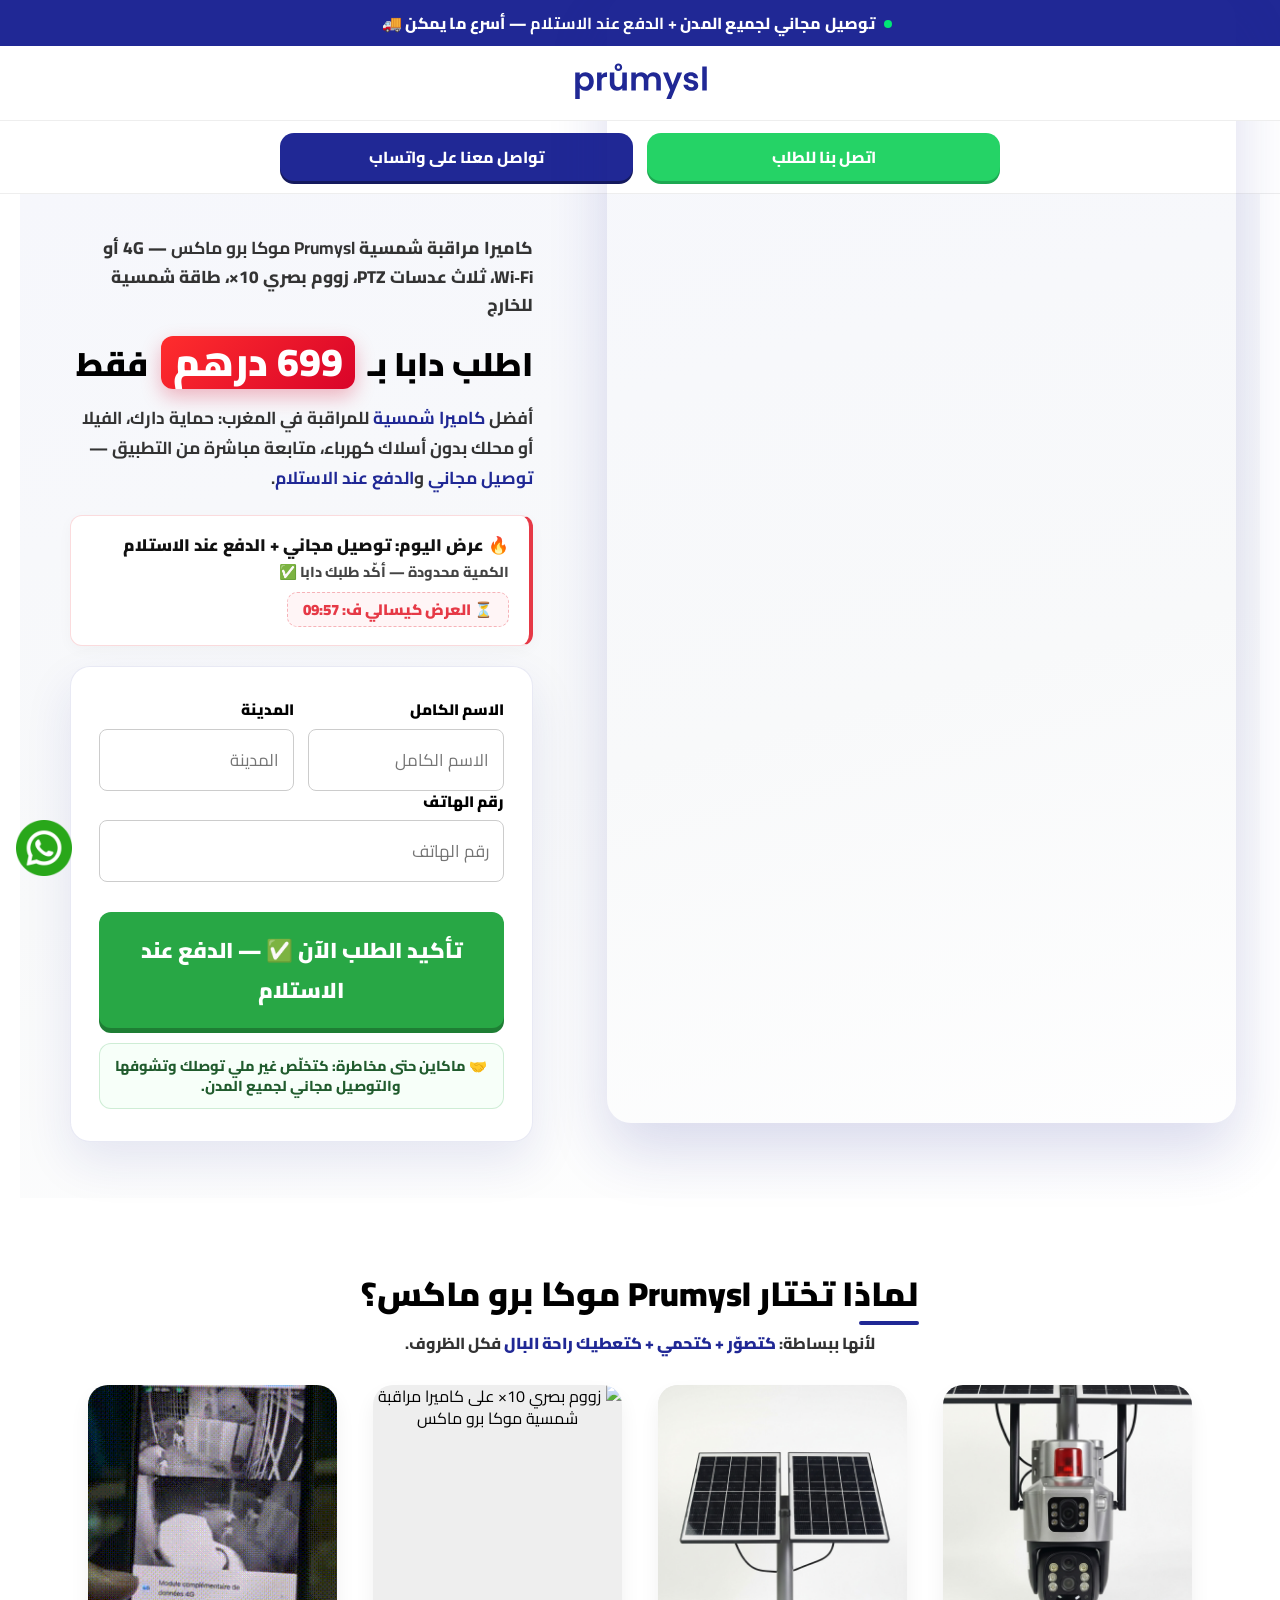
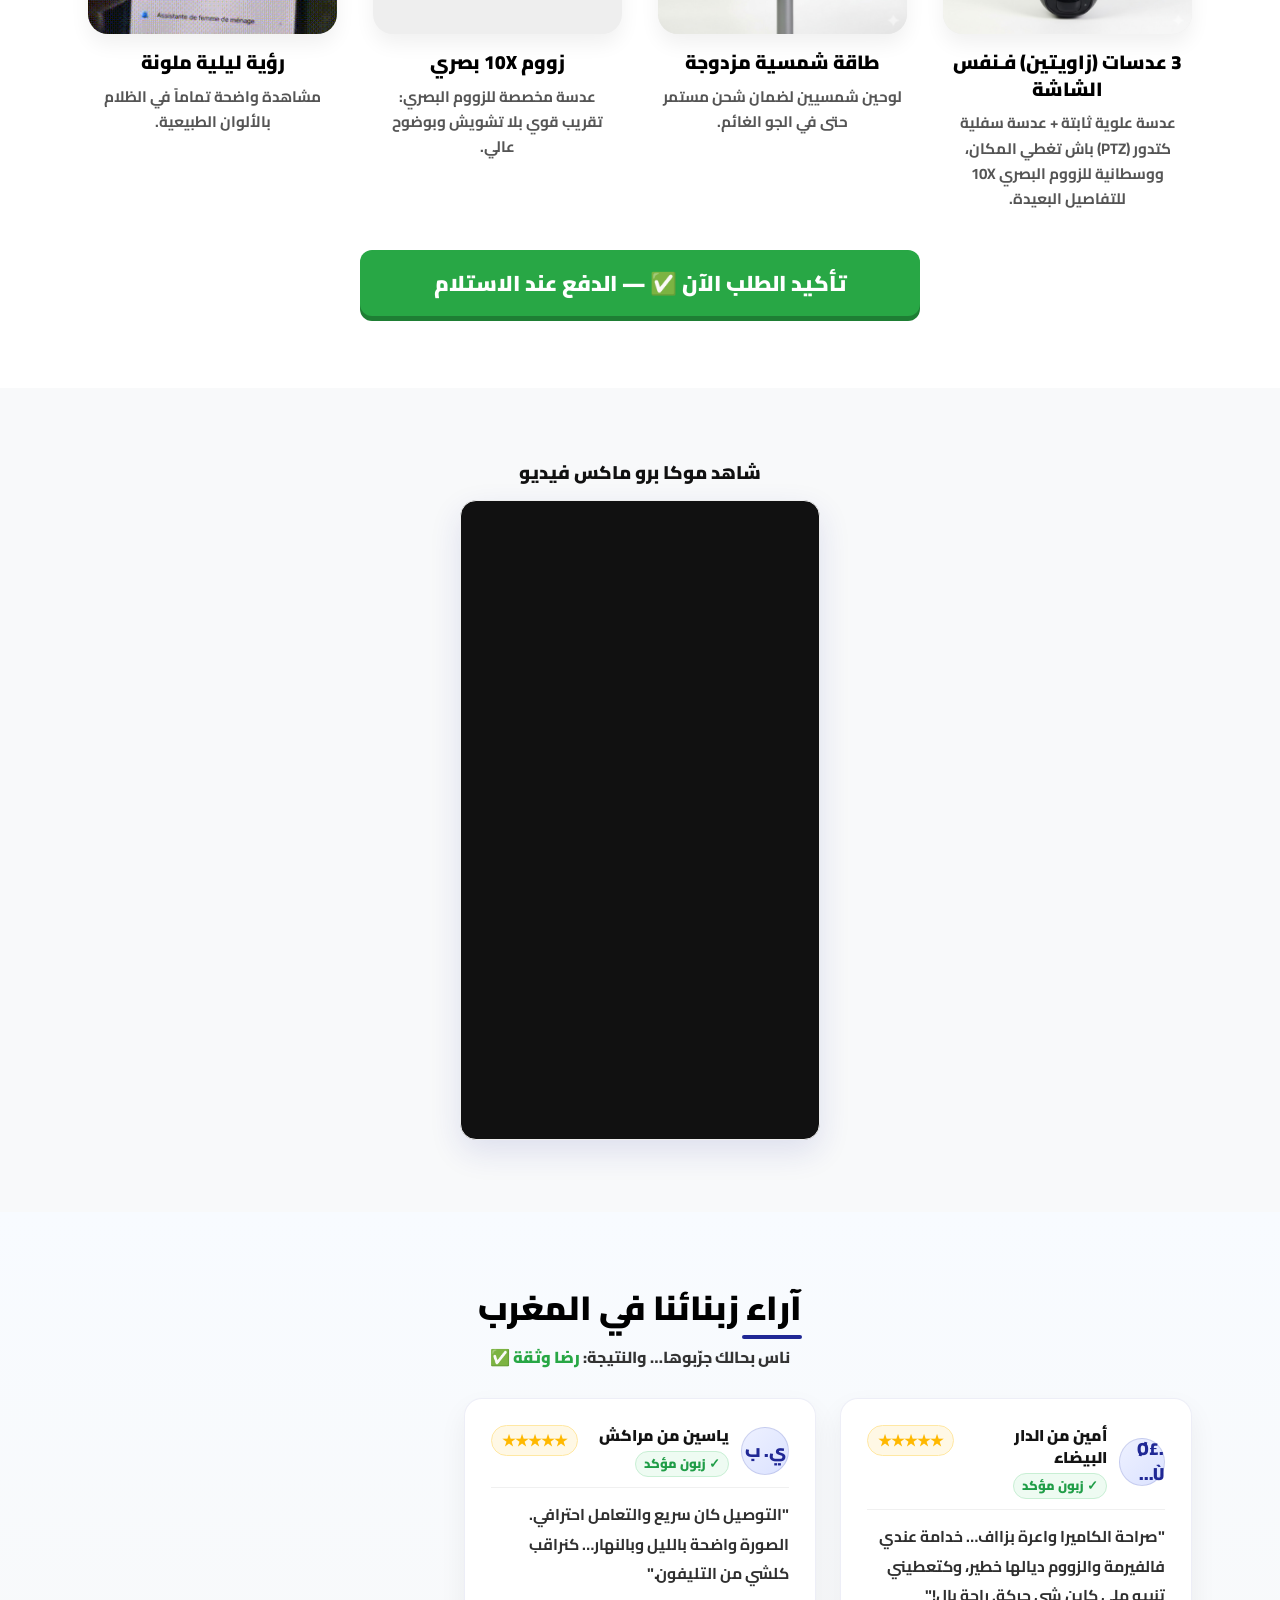
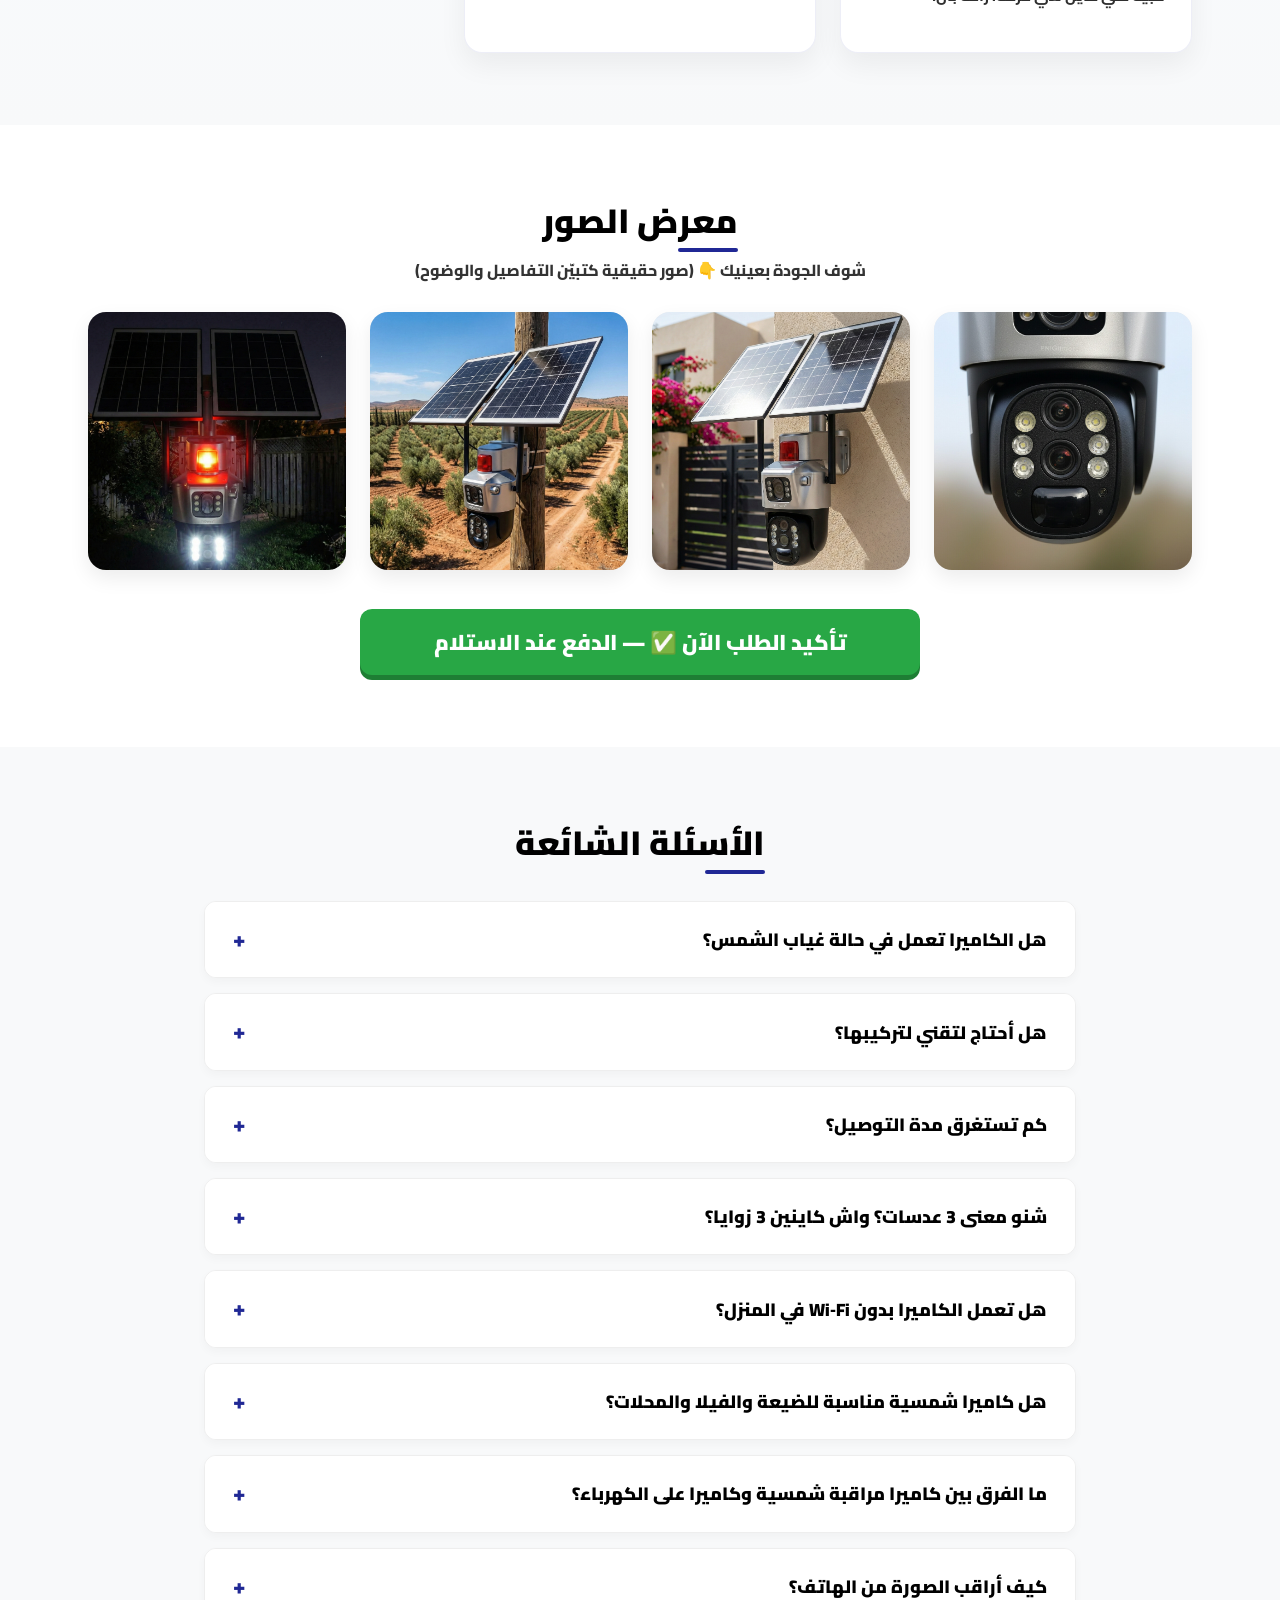
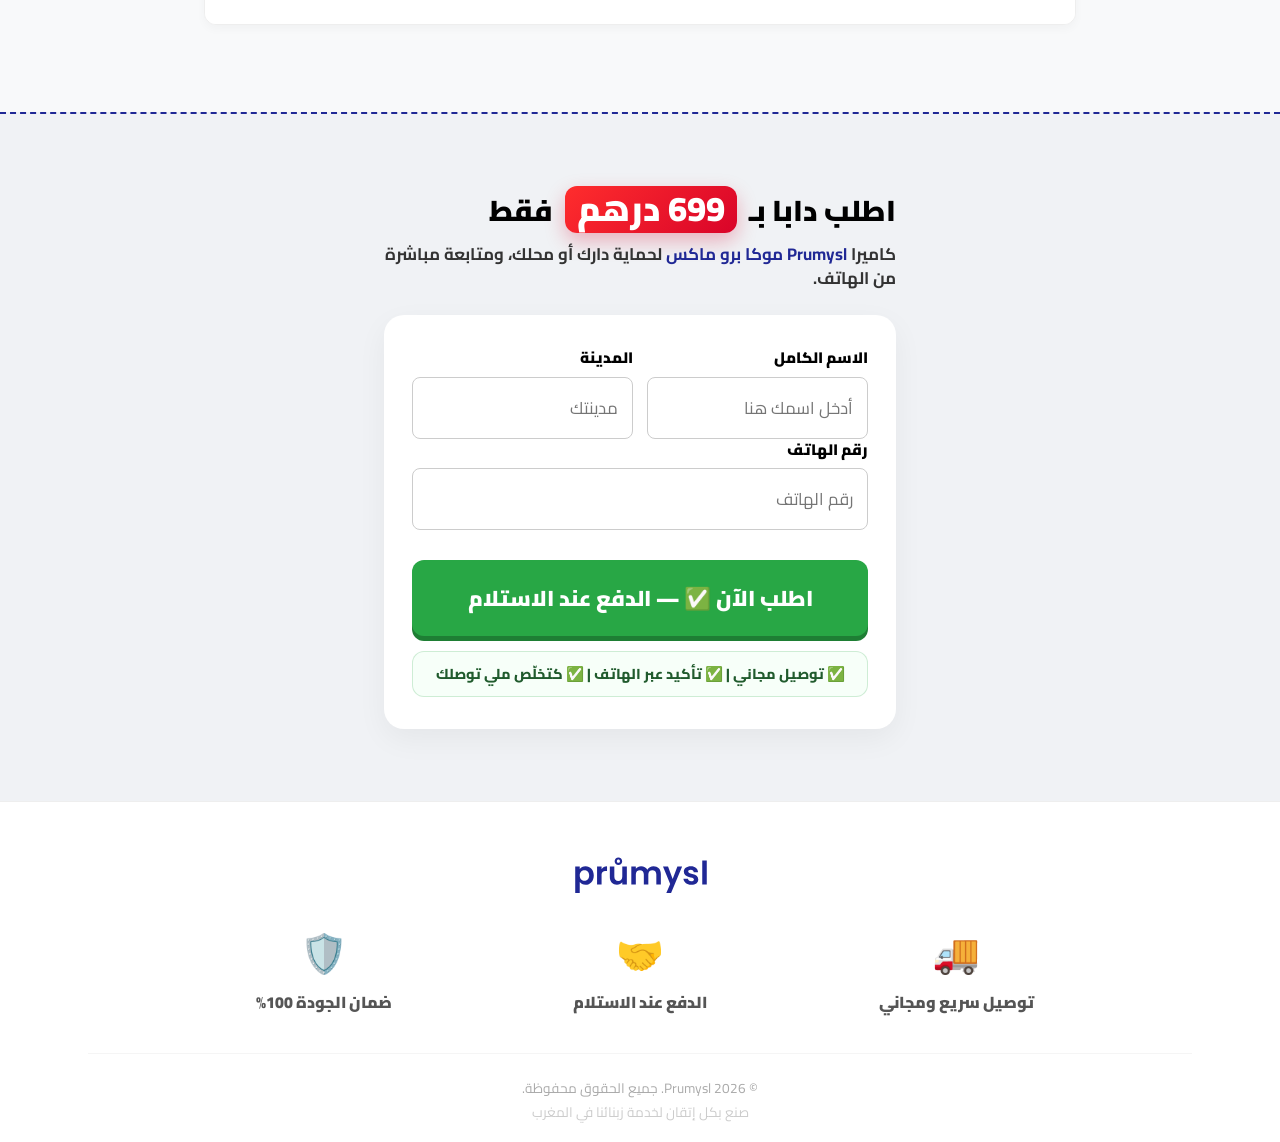
==== commit dddade24: "Remove specs table from Moka Pro Max landing page while keeping the YouTube Short video. Co-authored" ====
--- a/moka-pro-max/index.html
+++ b/moka-pro-max/index.html
@@ -626,41 +626,8 @@
             padding: 60px 0;
             background: var(--bg-light);
         }
-        .specs-table-wrap {
+        .short-video-wrap {
             margin: 0 auto;
-            max-width: 720px;
-            border-radius: 14px;
-            border: 1px solid #eceef5;
-            box-shadow: 0 8px 22px rgba(0, 0, 0, 0.04);
-            overflow: hidden;
-            background: #fff;
-        }
-        .specs-table {
-            width: 100%;
-            border-collapse: collapse;
-            table-layout: fixed;
-            font-size: 0.92rem;
-            font-weight: 700;
-            color: #333;
-        }
-        .specs-table th,
-        .specs-table td {
-            border-bottom: 1px solid #eee;
-            padding: 12px 14px;
-            text-align: right;
-            vertical-align: top;
-            line-height: 1.45;
-        }
-        .specs-table tr:last-child th,
-        .specs-table tr:last-child td { border-bottom: none; }
-        .specs-table th {
-            background: var(--soft-blue);
-            color: #111;
-            font-weight: 900;
-            width: 38%;
-        }
-        .short-video-wrap {
-            margin: 32px auto 0;
             max-width: 360px;
             text-align: center;
         }
@@ -1135,24 +1102,6 @@
 
     <section class="specs-section">
         <div class="container">
-            <div class="section-divider">
-                <h2>المواصفات التقنية</h2>
-            </div>
-
-            <div class="specs-table-wrap" aria-label="المواصفات التقنية لموكا برو ماكس">
-                <table class="specs-table">
-                    <tbody>
-                        <tr><th scope="row">العدسات</th><td>3 عدسات PTZ — زووم بصري 10×</td></tr>
-                        <tr><th scope="row">الاتصال</th><td>4G (شريحة SIM) أو Wi‑Fi</td></tr>
-                        <tr><th scope="row">الطاقة الشمسية</th><td>لوحان شمسيان لشحن مستمر</td></tr>
-                        <tr><th scope="row">البطارية</th><td>بطارية مدمجة — تعمل عدة أيام بلا شمس قوية</td></tr>
-                        <tr><th scope="row">الرؤية الليلية</th><td>ملونة وواضحة في الظلام</td></tr>
-                        <tr><th scope="row">الاستخدام</th><td>خارجي — فيلا، ضيعة، محل، دار</td></tr>
-                        <tr><th scope="row">التوصيل</th><td>مجاني لجميع المدن — الدفع عند الاستلام</td></tr>
-                    </tbody>
-                </table>
-            </div>
-
             <div class="short-video-wrap">
                 <h3>شاهد موكا برو ماكس فيديو</h3>
                 <div class="short-video-embed">
@@ -1183,7 +1132,7 @@
                 <div class="review-card">
                     <div class="review-header">
                         <div class="user-info">
-                            <div class="user-avatar">أ. م</div>
+                            <div class="user-avatar">Ø£. Ù…</div>
                             <div><span class="review-name">أمين من الدار البيضاء</span><span class="verified-badge">✓ زبون مؤكد</span></div>
                         </div>
                         <div class="stars">★★★★★</div>
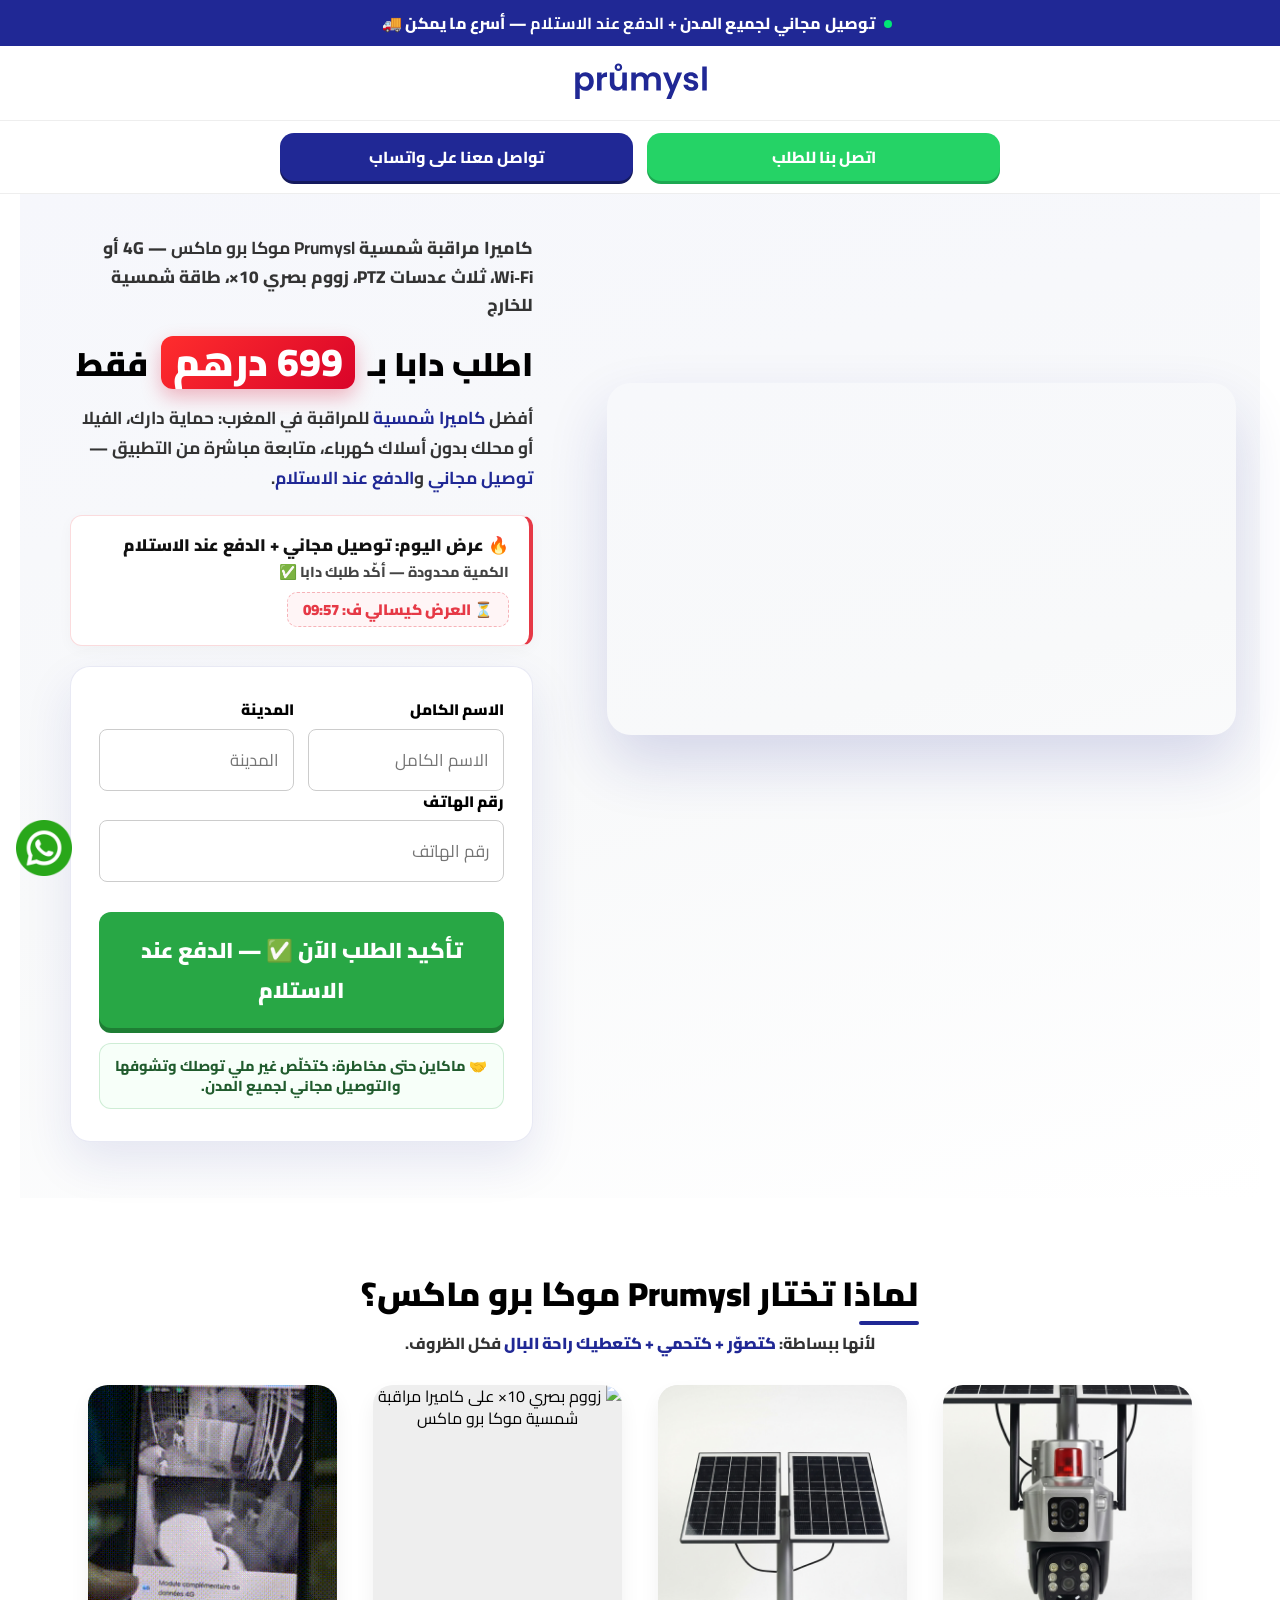
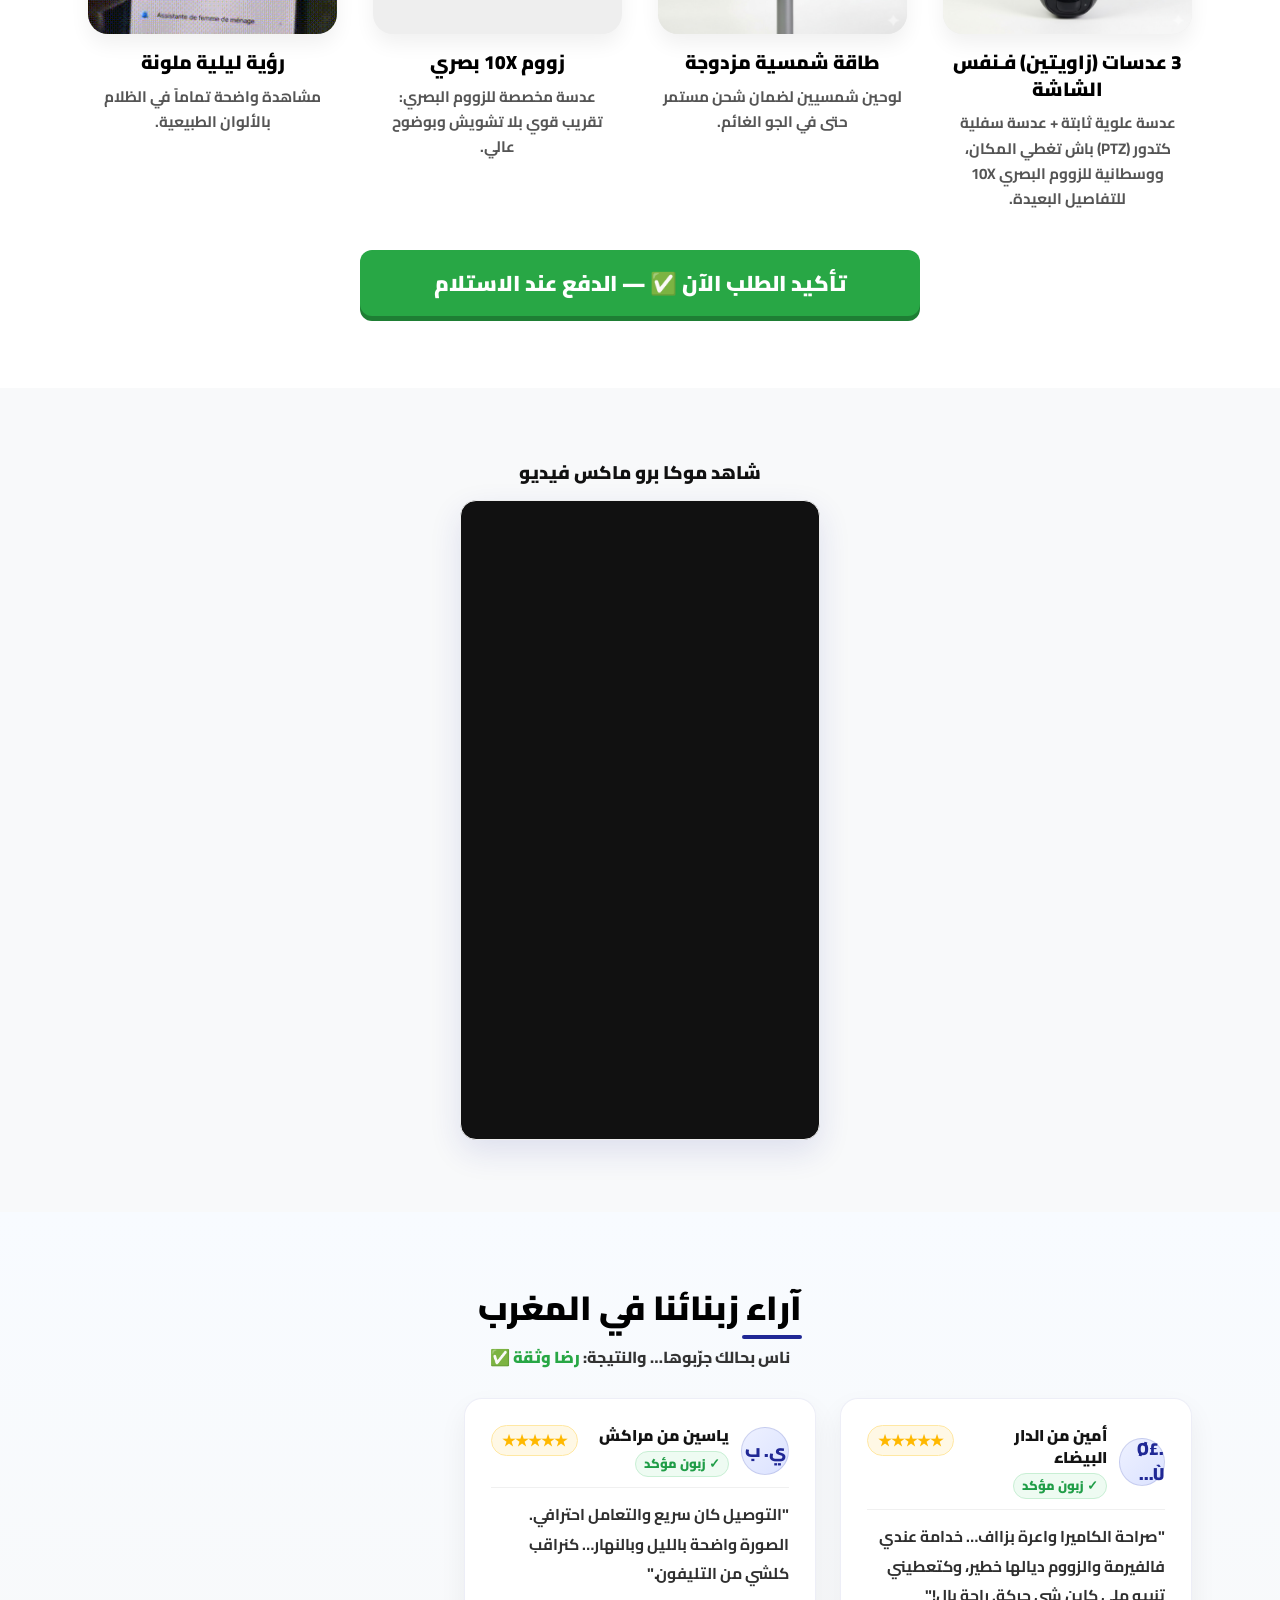
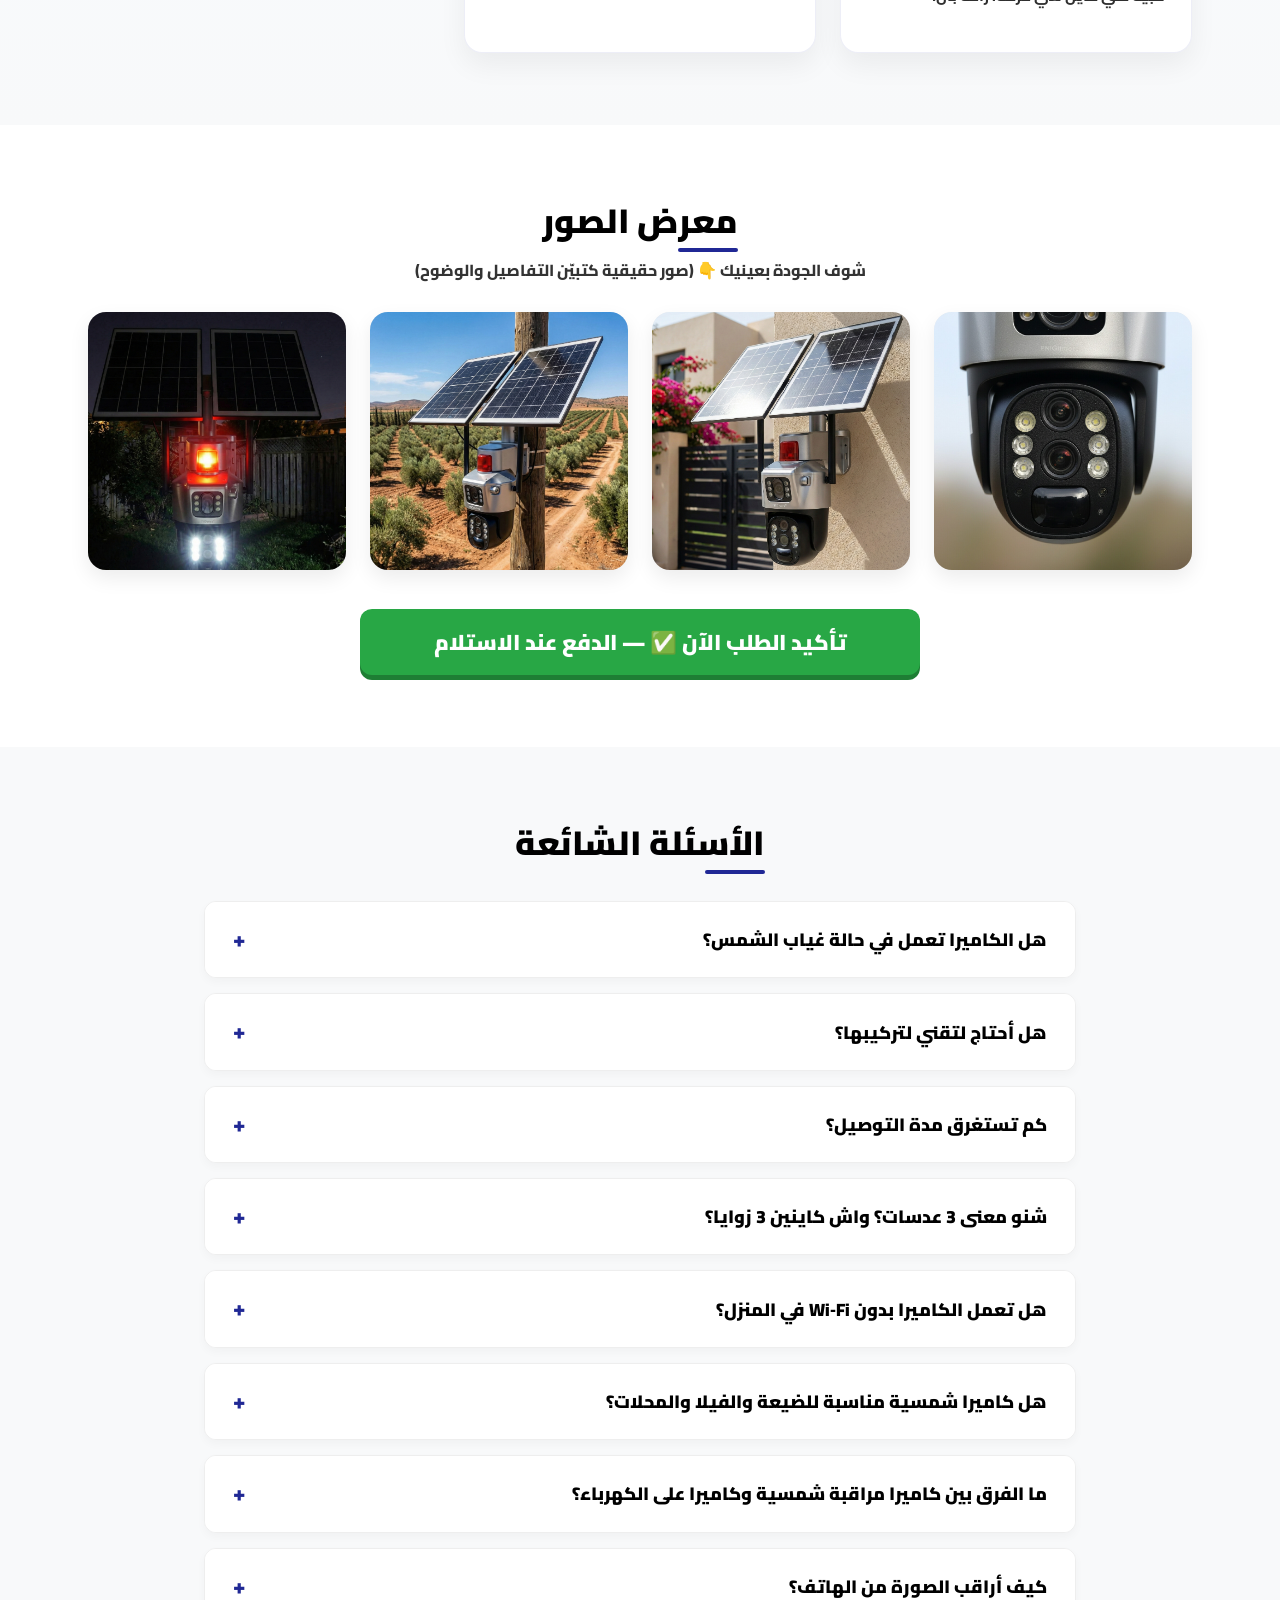
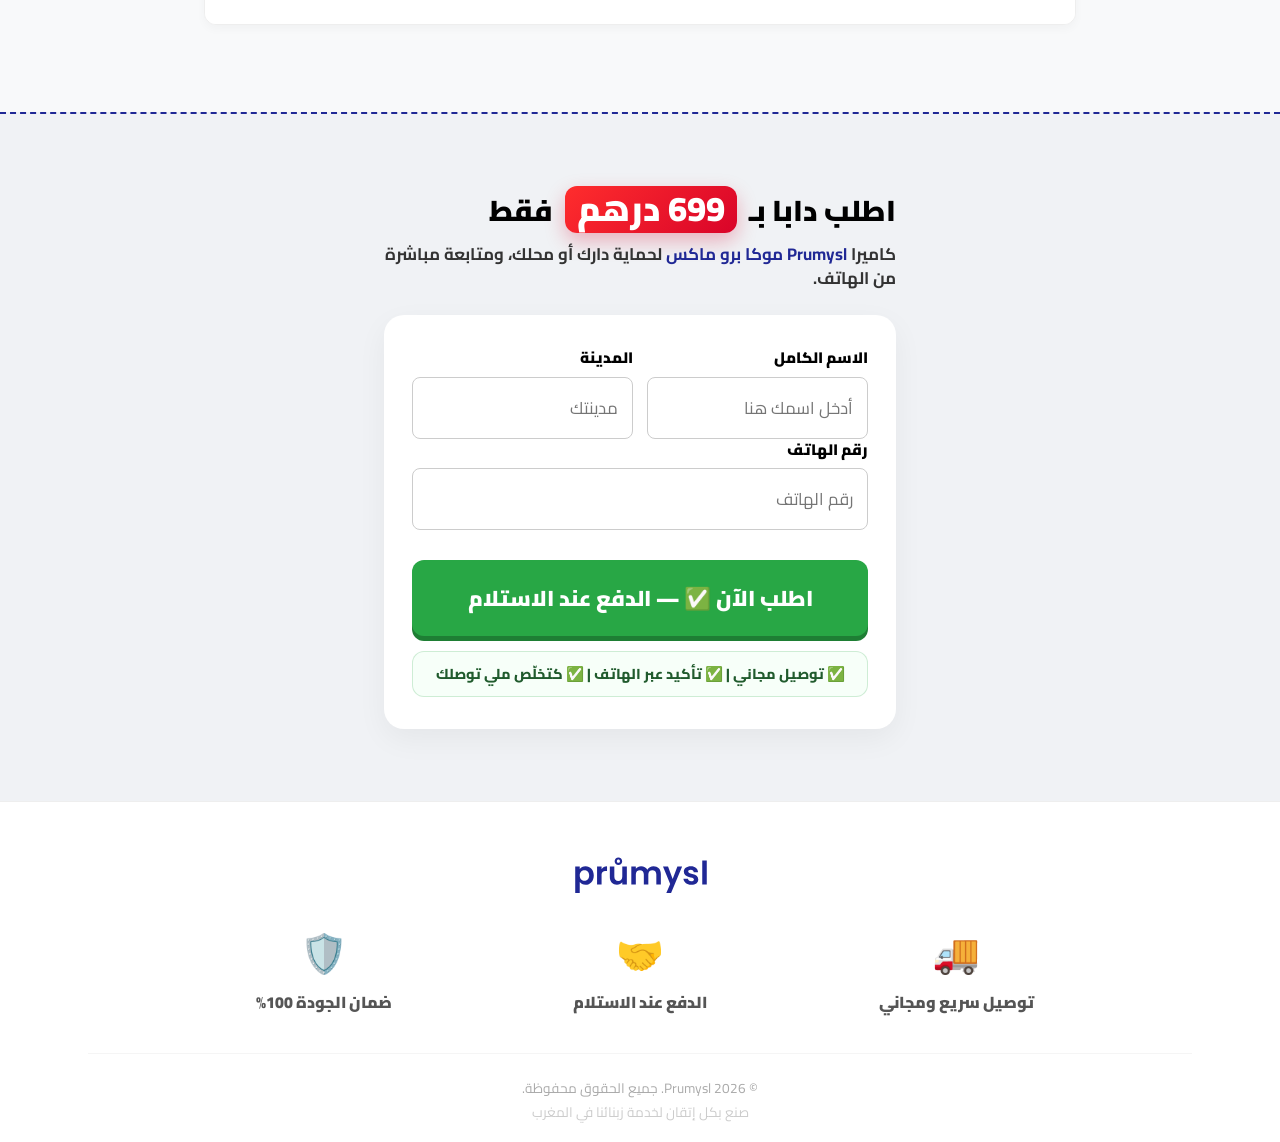
==== commit c61e74e8: "Validate Moroccan phone numbers on order forms. Accept 06/07 + 8 digits or 212 + 9 digits across lan" ====
--- a/moka-pro-max/index.html
+++ b/moka-pro-max/index.html
@@ -1043,7 +1043,7 @@
                 </div>
                 <div class="form-group">
                     <label>رقم الهاتف</label>
-                    <input type="tel" name="phone" placeholder="رقم الهاتف" inputmode="numeric" maxlength="10" pattern="[0-9]{10}" required>
+                    <input type="tel" name="phone" placeholder="رقم الهاتف" inputmode="numeric" maxlength="12" pattern="(06|07)[0-9]{8}|212[0-9]{9}" required>
                 </div>
 
                 <button type="submit" class="submit-btn">تأكيد الطلب الآن ✅ — الدفع عند الاستلام</button>
@@ -1272,7 +1272,7 @@
                 </div>
                 <div class="form-group">
                     <label>رقم الهاتف</label>
-                    <input type="tel" name="phone" placeholder="رقم الهاتف" inputmode="numeric" maxlength="10" pattern="[0-9]{10}" required>
+                    <input type="tel" name="phone" placeholder="رقم الهاتف" inputmode="numeric" maxlength="12" pattern="(06|07)[0-9]{8}|212[0-9]{9}" required>
                 </div>
 
                 <button type="submit" class="submit-btn">اطلب الآن ✅ — الدفع عند الاستلام</button>
@@ -1328,6 +1328,7 @@
         </div>
     </div>
 
+    <script src="js/phone-ma.js"></script>
     <script src="js/orders-sheet.js"></script>
     <script>
         const MOKA_TTQ_CONTENT_ID = 'MOKA-PRO-MAX';
@@ -1352,9 +1353,7 @@
         }
 
         function mokaTtqNormMaPhone(digits) {
-            const d = String(digits || '').replace(/\D/g, '');
-            if (d.length !== 10 || d[0] !== '0') return null;
-            return '212' + d.slice(1);
+            return prumyslMaPhone.toIntl(digits);
         }
 
         async function mokaTtqSha256HexUtf8(str) {
@@ -1436,12 +1435,7 @@
         })();
 
         // FORM SUBMISSION + PIXEL EVENT
-        document.querySelectorAll('input[name="phone"]').forEach(phoneInput => {
-            phoneInput.addEventListener('input', () => {
-                // Keep only digits and enforce 10-digit max length.
-                phoneInput.value = phoneInput.value.replace(/\D/g, '').slice(0, 10);
-            });
-        });
+        prumyslMaPhone.bind();
 
         // Meta Pixel: InitiateCheckout once per form when user focuses name / city / phone
         document.querySelectorAll('form.order-form').forEach(form => {
@@ -1486,10 +1480,10 @@
             form.addEventListener('submit', e => {
                 e.preventDefault();
                 const phoneInput = form.querySelector('input[name="phone"]');
-                const cleanPhone = phoneInput.value.replace(/\D/g, '');
+                const cleanPhone = prumyslMaPhone.clean(phoneInput.value);
                 phoneInput.value = cleanPhone;
-                if (cleanPhone.length !== 10) {
-                    alert('المرجو إدخال رقم هاتف صحيح مكون من 10 أرقام.');
+                if (!prumyslMaPhone.isValid(cleanPhone)) {
+                    alert(prumyslMaPhone.INVALID_MSG);
                     phoneInput.focus();
                     return;
                 }
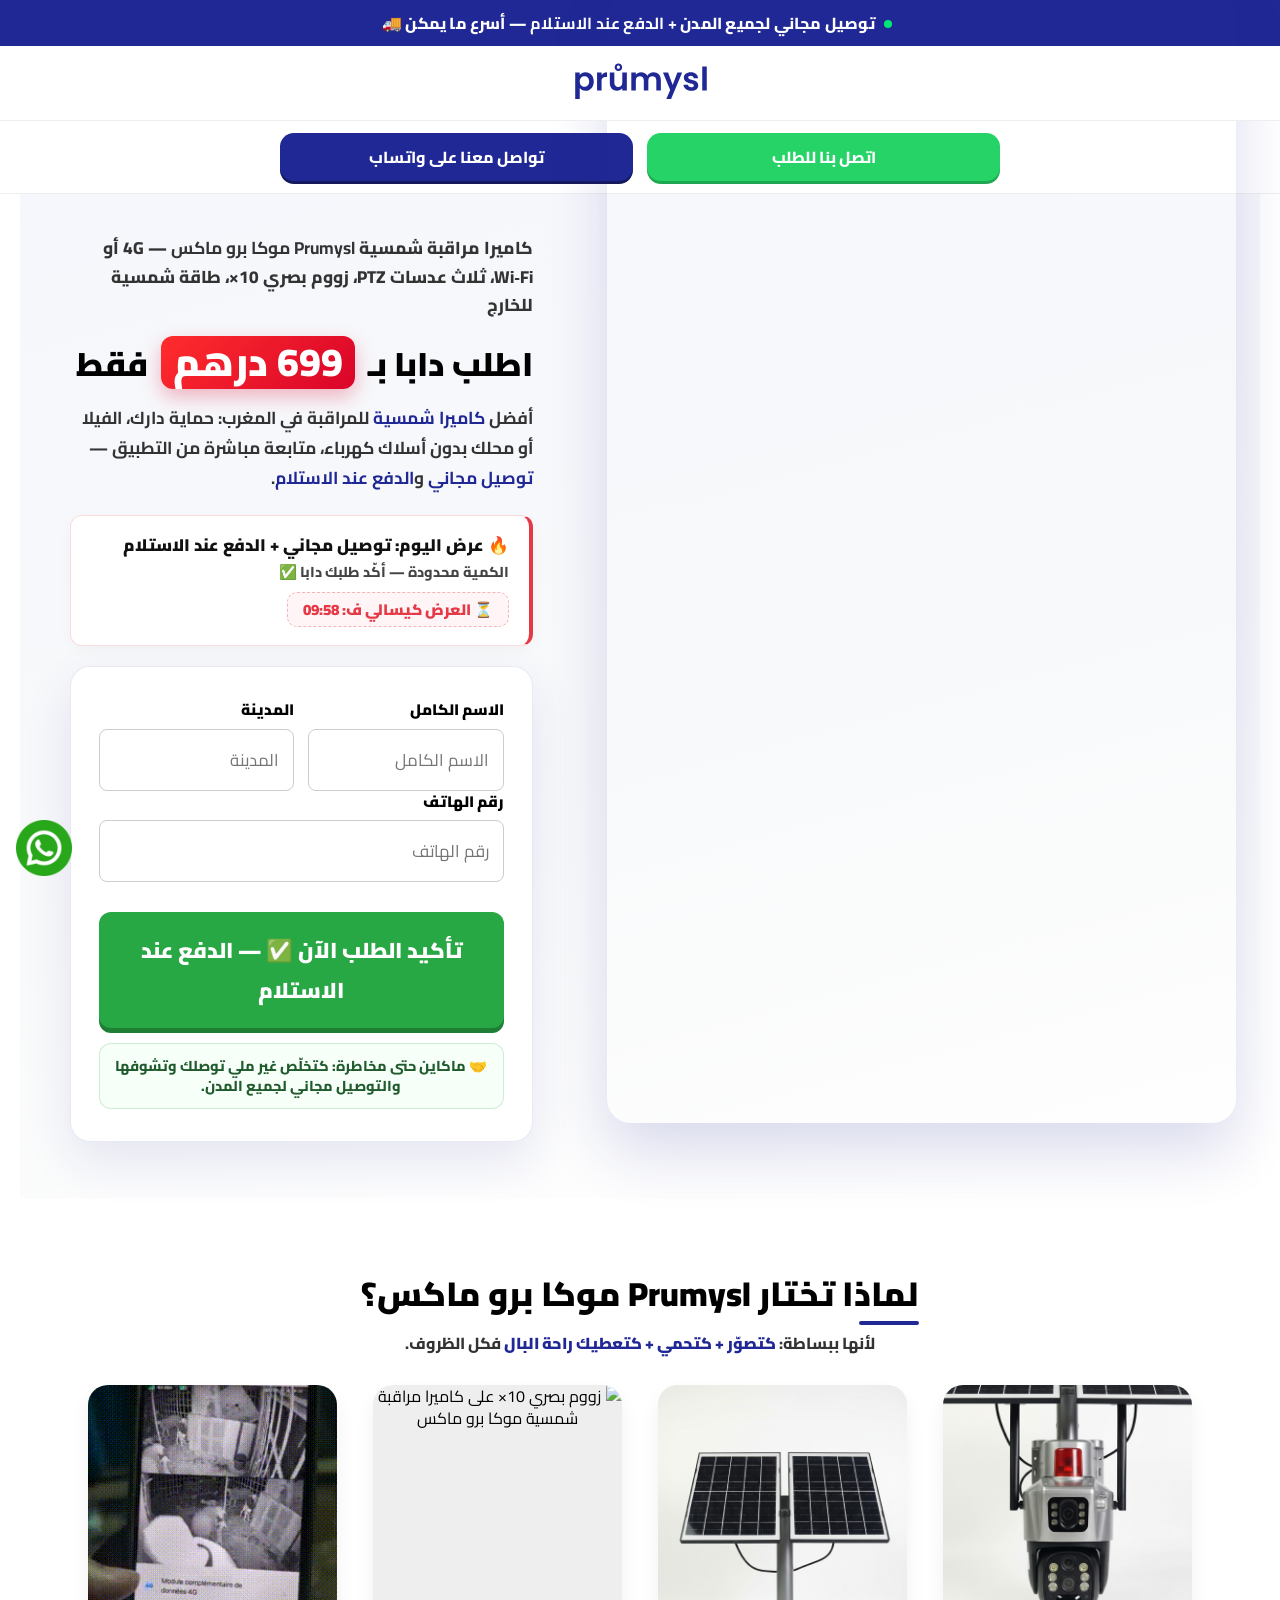
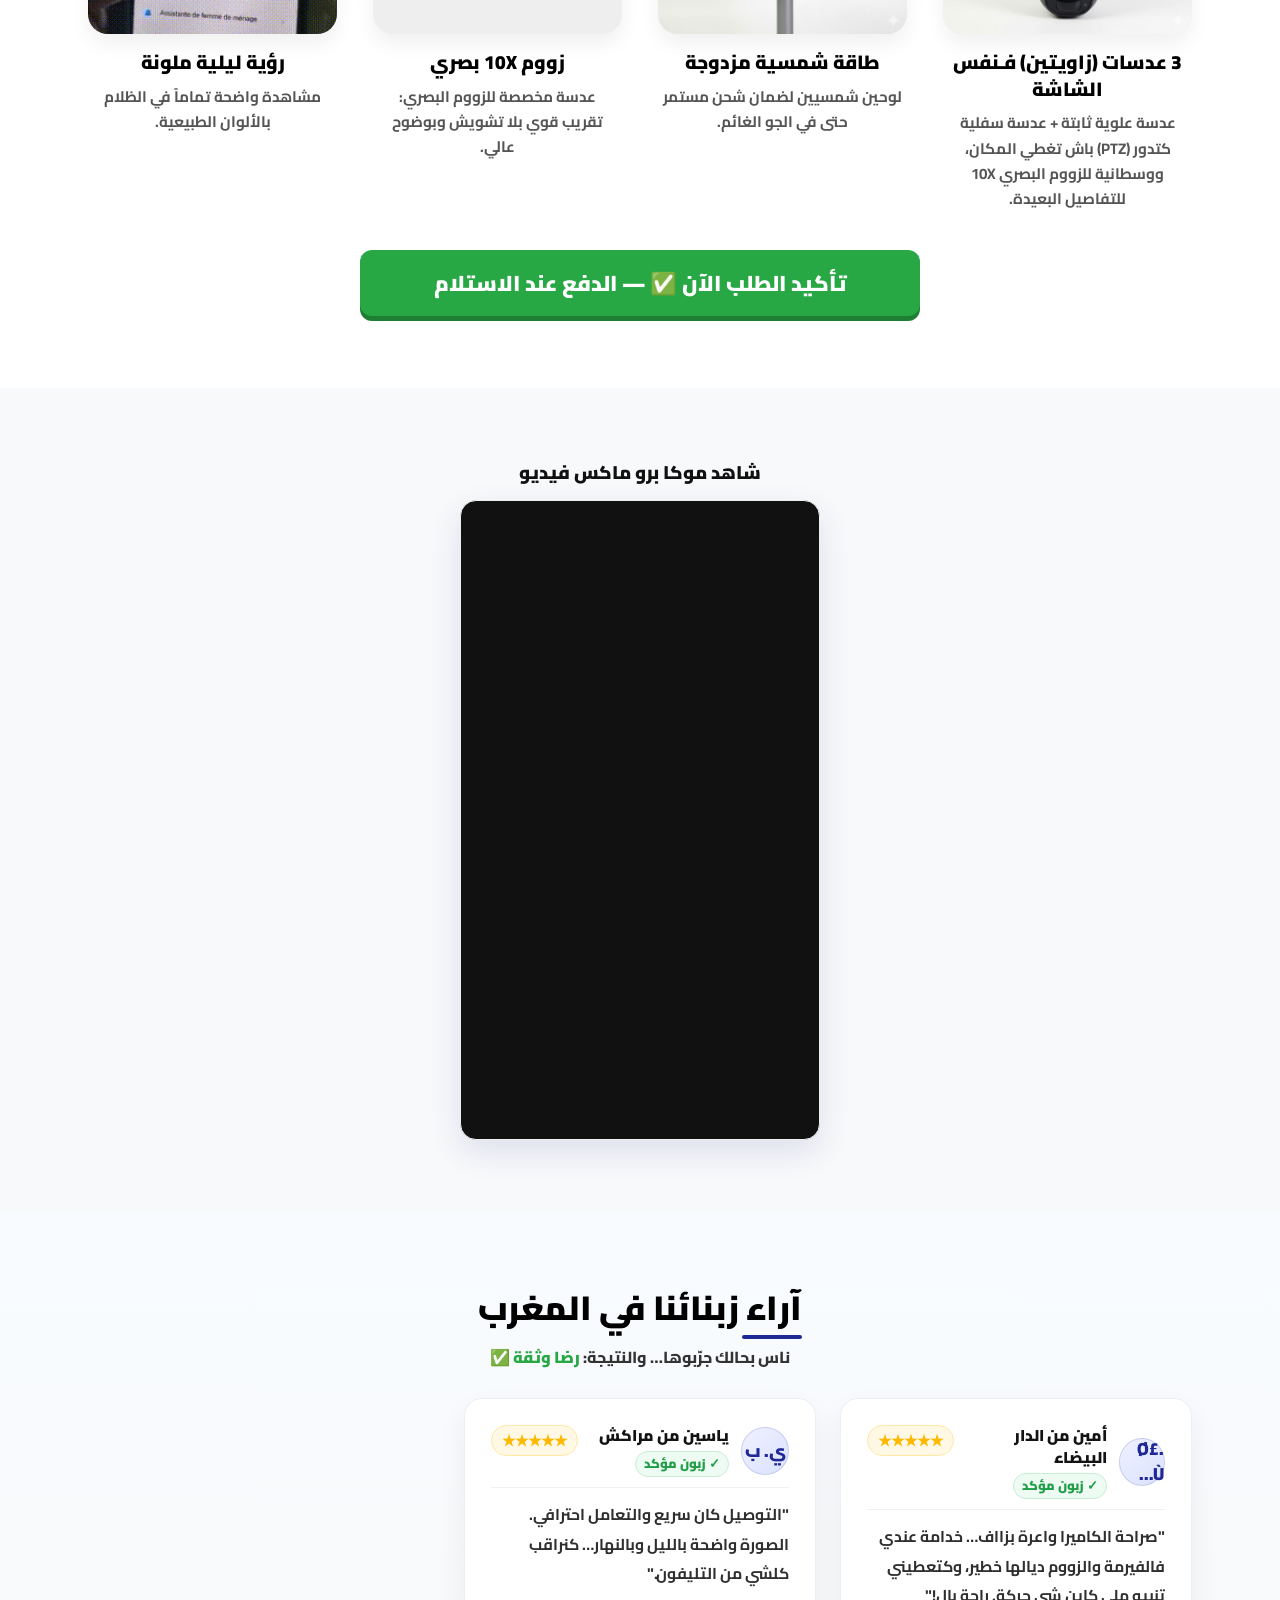
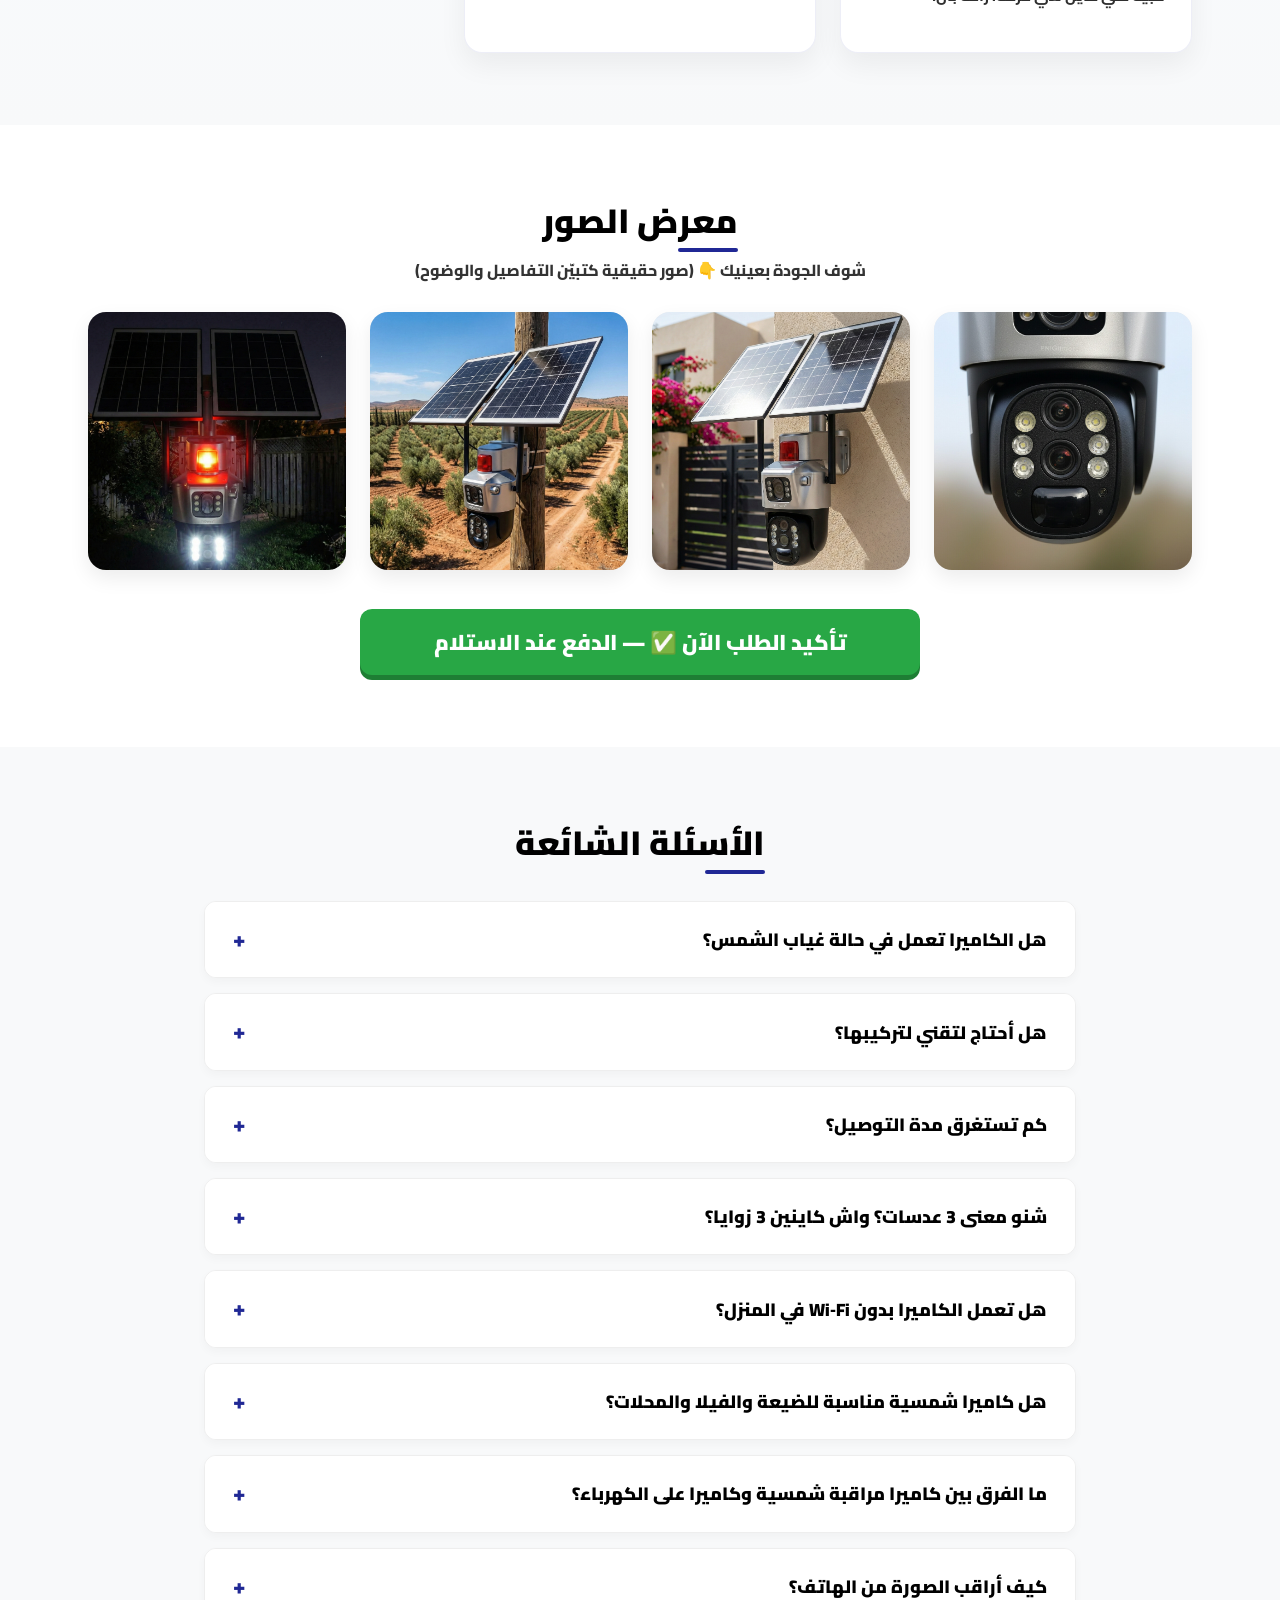
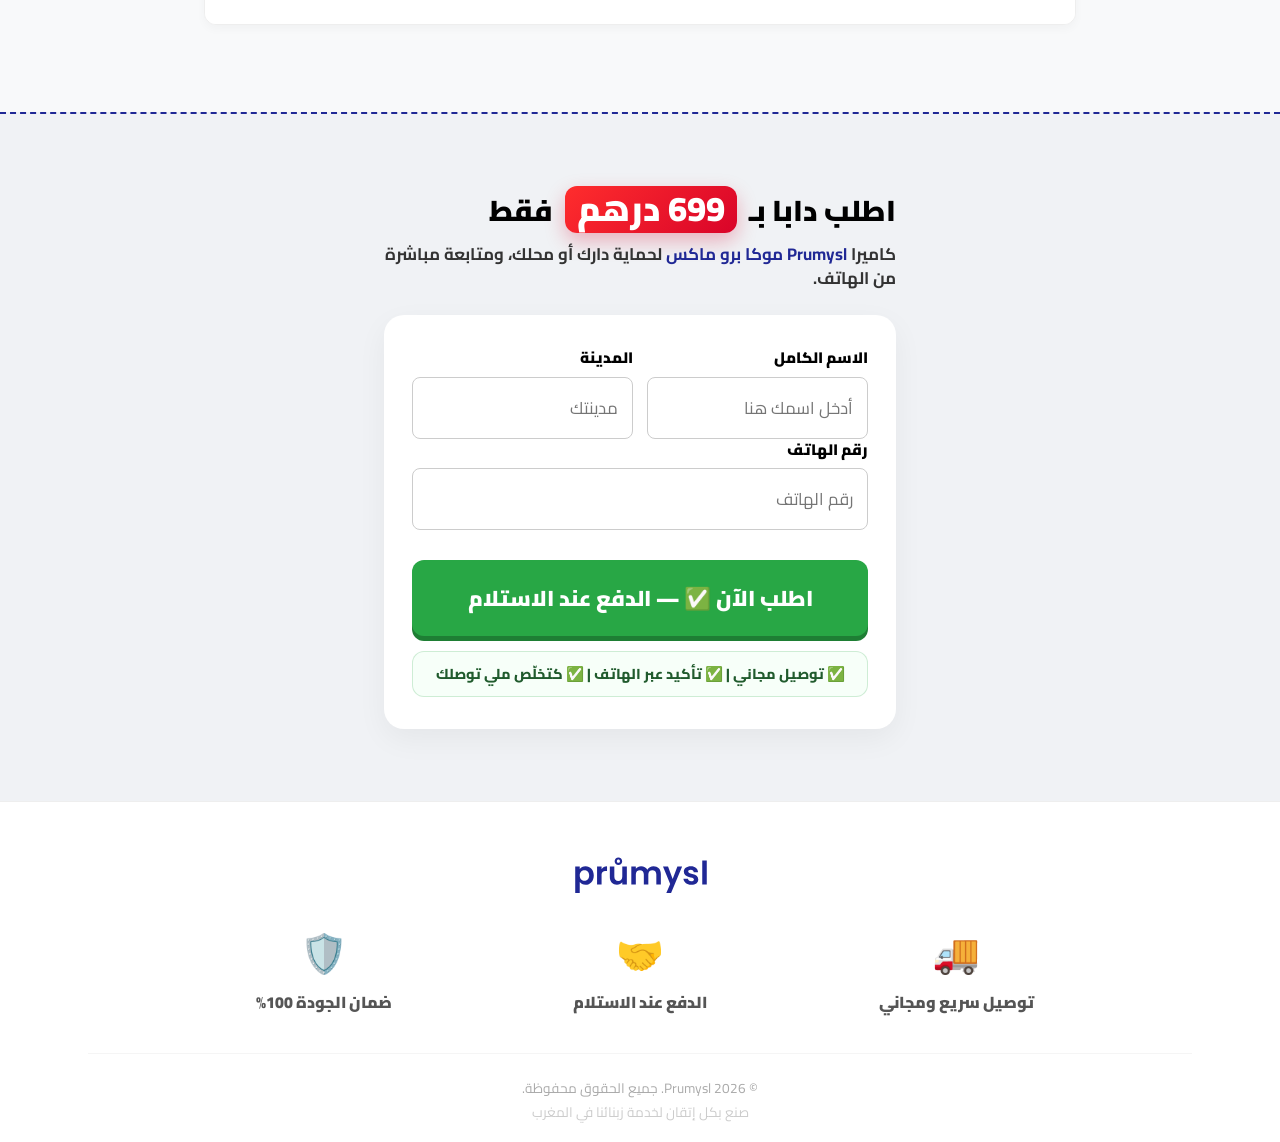
==== commit 2863be55: "Add technical SEO: sitemap, robots, and fix social/schema image URLs. Helps search engines discover " ====
--- a/moka-pro-max/index.html
+++ b/moka-pro-max/index.html
@@ -24,7 +24,7 @@
     <meta property="og:description" content="كاميرا مراقبة شمسية احترافية 699 درهم: كاميرا شمسية 4G أو Wi‑Fi، ثلاث عدسات PTZ، زووم بصري 10×، مراقبة خارجية ليلية. توصيل مجاني للمغرب — solar camera &amp; caméra solaire Maroc.">
     <meta property="og:type" content="website">
     <meta property="og:url" content="https://prumysl.cc/moka-pro-max/">
-    <meta property="og:image" content="https://prumysl.cc/img/MOKA.jpg">
+    <meta property="og:image" content="https://prumysl.cc/moka-pro-max/images/Hero.jpeg">
     <meta property="og:image:width" content="1200">
     <meta property="og:image:height" content="630">
     <meta property="og:image:alt" content="Prumysl موكا برو ماكس — كاميرا مراقبة شمسية">
@@ -36,7 +36,7 @@
     <meta name="twitter:card" content="summary_large_image">
     <meta name="twitter:title" content="كاميرا شمسية المغرب | موكا برو ماكس — solar camera 4G PTZ">
     <meta name="twitter:description" content="كاميرا مراقبة شمسية 699 درهم — 4G/Wi‑Fi، 3 عدسات، زووم 10×. كاميرا خارجية بدون كهرباء. توصيل مجاني والدفع عند الاستلام.">
-    <meta name="twitter:image" content="https://prumysl.cc/img/MOKA.jpg">
+    <meta name="twitter:image" content="https://prumysl.cc/moka-pro-max/images/Hero.jpeg">
     <meta name="twitter:image:alt" content="Prumysl موكا برو ماكس — كاميرا مراقبة شمسية 4G PTZ">
 
     <meta name="theme-color" content="#202895">
@@ -51,11 +51,11 @@
     {
       "@context": "https://schema.org",
       "@graph": [
-        {"@type":"Organization","@id":"https://prumysl.cc/#organization","name":"Prumysl","url":"https://prumysl.cc/","logo":{"@type":"ImageObject","url":"https://prumysl.cc/img/logo.svg"},"areaServed":{"@type":"Country","name":"Morocco"},"contactPoint":[{"@type":"ContactPoint","telephone":"+212-723-496854","contactType":"sales","areaServed":"MA","availableLanguage":["Arabic","French"]}]},
+        {"@type":"Organization","@id":"https://prumysl.cc/#organization","name":"Prumysl","url":"https://prumysl.cc/","logo":{"@type":"ImageObject","url":"https://prumysl.cc/images/logo.svg"},"areaServed":{"@type":"Country","name":"Morocco"},"contactPoint":[{"@type":"ContactPoint","telephone":"+212-723-496854","contactType":"sales","areaServed":"MA","availableLanguage":["Arabic","French"]}]},
         {"@type":"WebSite","@id":"https://prumysl.cc/#website","url":"https://prumysl.cc/","name":"Prumysl","publisher":{"@id":"https://prumysl.cc/#organization"},"inLanguage":["ar"]},
-        {"@type":"WebPage","@id":"https://prumysl.cc/moka-pro-max/#webpage","url":"https://prumysl.cc/moka-pro-max/","name":"كاميرا شمسية المغرب | Prumysl موكا برو ماكس — كاميرا مراقبة شمسية 4G/Wi‑Fi","description":"كاميرا مراقبة شمسية بتلات عدسات، اتصال 4G أو Wi‑Fi، زووم بصري 10× ورؤية ليلية ملونة — solar powered CCTV للخارج. توصيل مجاني في المغرب والدفع عند الاستلام.","inLanguage":"ar","isPartOf":{"@id":"https://prumysl.cc/#website"},"about":{"@id":"https://prumysl.cc/moka-pro-max/#product"},"primaryImageOfPage":{"@type":"ImageObject","url":"https://prumysl.cc/img/Hero.jpeg"},"breadcrumb":{"@id":"https://prumysl.cc/moka-pro-max/#breadcrumb"}},
+        {"@type":"WebPage","@id":"https://prumysl.cc/moka-pro-max/#webpage","url":"https://prumysl.cc/moka-pro-max/","name":"كاميرا شمسية المغرب | Prumysl موكا برو ماكس — كاميرا مراقبة شمسية 4G/Wi‑Fi","description":"كاميرا مراقبة شمسية بتلات عدسات، اتصال 4G أو Wi‑Fi، زووم بصري 10× ورؤية ليلية ملونة — solar powered CCTV للخارج. توصيل مجاني في المغرب والدفع عند الاستلام.","inLanguage":"ar","isPartOf":{"@id":"https://prumysl.cc/#website"},"about":{"@id":"https://prumysl.cc/moka-pro-max/#product"},"primaryImageOfPage":{"@type":"ImageObject","url":"https://prumysl.cc/moka-pro-max/images/Hero.jpeg"},"breadcrumb":{"@id":"https://prumysl.cc/moka-pro-max/#breadcrumb"}},
         {"@type":"BreadcrumbList","@id":"https://prumysl.cc/moka-pro-max/#breadcrumb","itemListElement":[{"@type":"ListItem","position":1,"name":"Prumysl","item":"https://prumysl.cc/"},{"@type":"ListItem","position":2,"name":"موكا برو ماكس — كاميرا مراقبة شمسية","item":"https://prumysl.cc/moka-pro-max/"}]},
-        {"@type":"Product","@id":"https://prumysl.cc/moka-pro-max/#product","name":"Prumysl موكا برو ماكس — كاميرا مراقبة شمسية","description":"كاميرا مراقبة شمسية (solar security camera) بتلات عدسات PTZ، اتصال 4G أو Wi‑Fi، زووم بصري 10× ورؤية ليلية ملونة للاستخدام الخارجي في المغرب. توصيل مجاني والدفع عند الاستلام.","image":["https://prumysl.cc/img/Hero.jpeg","https://prumysl.cc/img/MOKA.jpg"],"brand":{"@type":"Brand","name":"Prumysl"},"sku":"MOKA-PRO-MAX","category":"كاميرات مراقبة شمسية / Solar CCTV","additionalProperty":[{"@type":"PropertyValue","name":"نوع المنتج","value":"كاميرا مراقبة خارجية بالطاقة الشمسية"},{"@type":"PropertyValue","name":"الاتصال","value":"4G SIM أو Wi‑Fi"},{"@type":"PropertyValue","name":"العدسات والزووم","value":"ثلاث عدسات PTZ وزووم بصري 10×"},{"@type":"PropertyValue","name":"الاستخدام","value":"مراقبة منزل، فيلا، ضيعة، محل — بدون أسلاك كهرباء"}],"offers":{"@type":"Offer","url":"https://prumysl.cc/moka-pro-max/","priceCurrency":"MAD","price":"699","availability":"https://schema.org/InStock","priceValidUntil":"2027-12-31","seller":{"@id":"https://prumysl.cc/#organization"}}},
+        {"@type":"Product","@id":"https://prumysl.cc/moka-pro-max/#product","name":"Prumysl موكا برو ماكس — كاميرا مراقبة شمسية","description":"كاميرا مراقبة شمسية (solar security camera) بتلات عدسات PTZ، اتصال 4G أو Wi‑Fi، زووم بصري 10× ورؤية ليلية ملونة للاستخدام الخارجي في المغرب. توصيل مجاني والدفع عند الاستلام.","image":["https://prumysl.cc/moka-pro-max/images/Hero.jpeg"],"brand":{"@type":"Brand","name":"Prumysl"},"sku":"MOKA-PRO-MAX","category":"كاميرات مراقبة شمسية / Solar CCTV","additionalProperty":[{"@type":"PropertyValue","name":"نوع المنتج","value":"كاميرا مراقبة خارجية بالطاقة الشمسية"},{"@type":"PropertyValue","name":"الاتصال","value":"4G SIM أو Wi‑Fi"},{"@type":"PropertyValue","name":"العدسات والزووم","value":"ثلاث عدسات PTZ وزووم بصري 10×"},{"@type":"PropertyValue","name":"الاستخدام","value":"مراقبة منزل، فيلا، ضيعة، محل — بدون أسلاك كهرباء"}],"offers":{"@type":"Offer","url":"https://prumysl.cc/moka-pro-max/","priceCurrency":"MAD","price":"699","availability":"https://schema.org/InStock","priceValidUntil":"2027-12-31","seller":{"@id":"https://prumysl.cc/#organization"}}},
         {"@type":"FAQPage","mainEntity":[
           {"@type":"Question","name":"هل الكاميرا تعمل في حالة غياب الشمس؟","acceptedAnswer":{"@type":"Answer","text":"نعم، الكاميرا مزودة ببطاريات قوية ولوحين شمسيين وتعمل لعدة أيام حتى في الأجواء الغائمة مع مراقبة مستمرة."}},
           {"@type":"Question","name":"هل أحتاج لتقني لتركيبها؟","acceptedAnswer":{"@type":"Answer","text":"لا، التركيب سهل ويصل الطلب مع الملحقات ودليل واضح؛ يمكن تثبيتها ومتابعة الصورة من الهاتف."}},
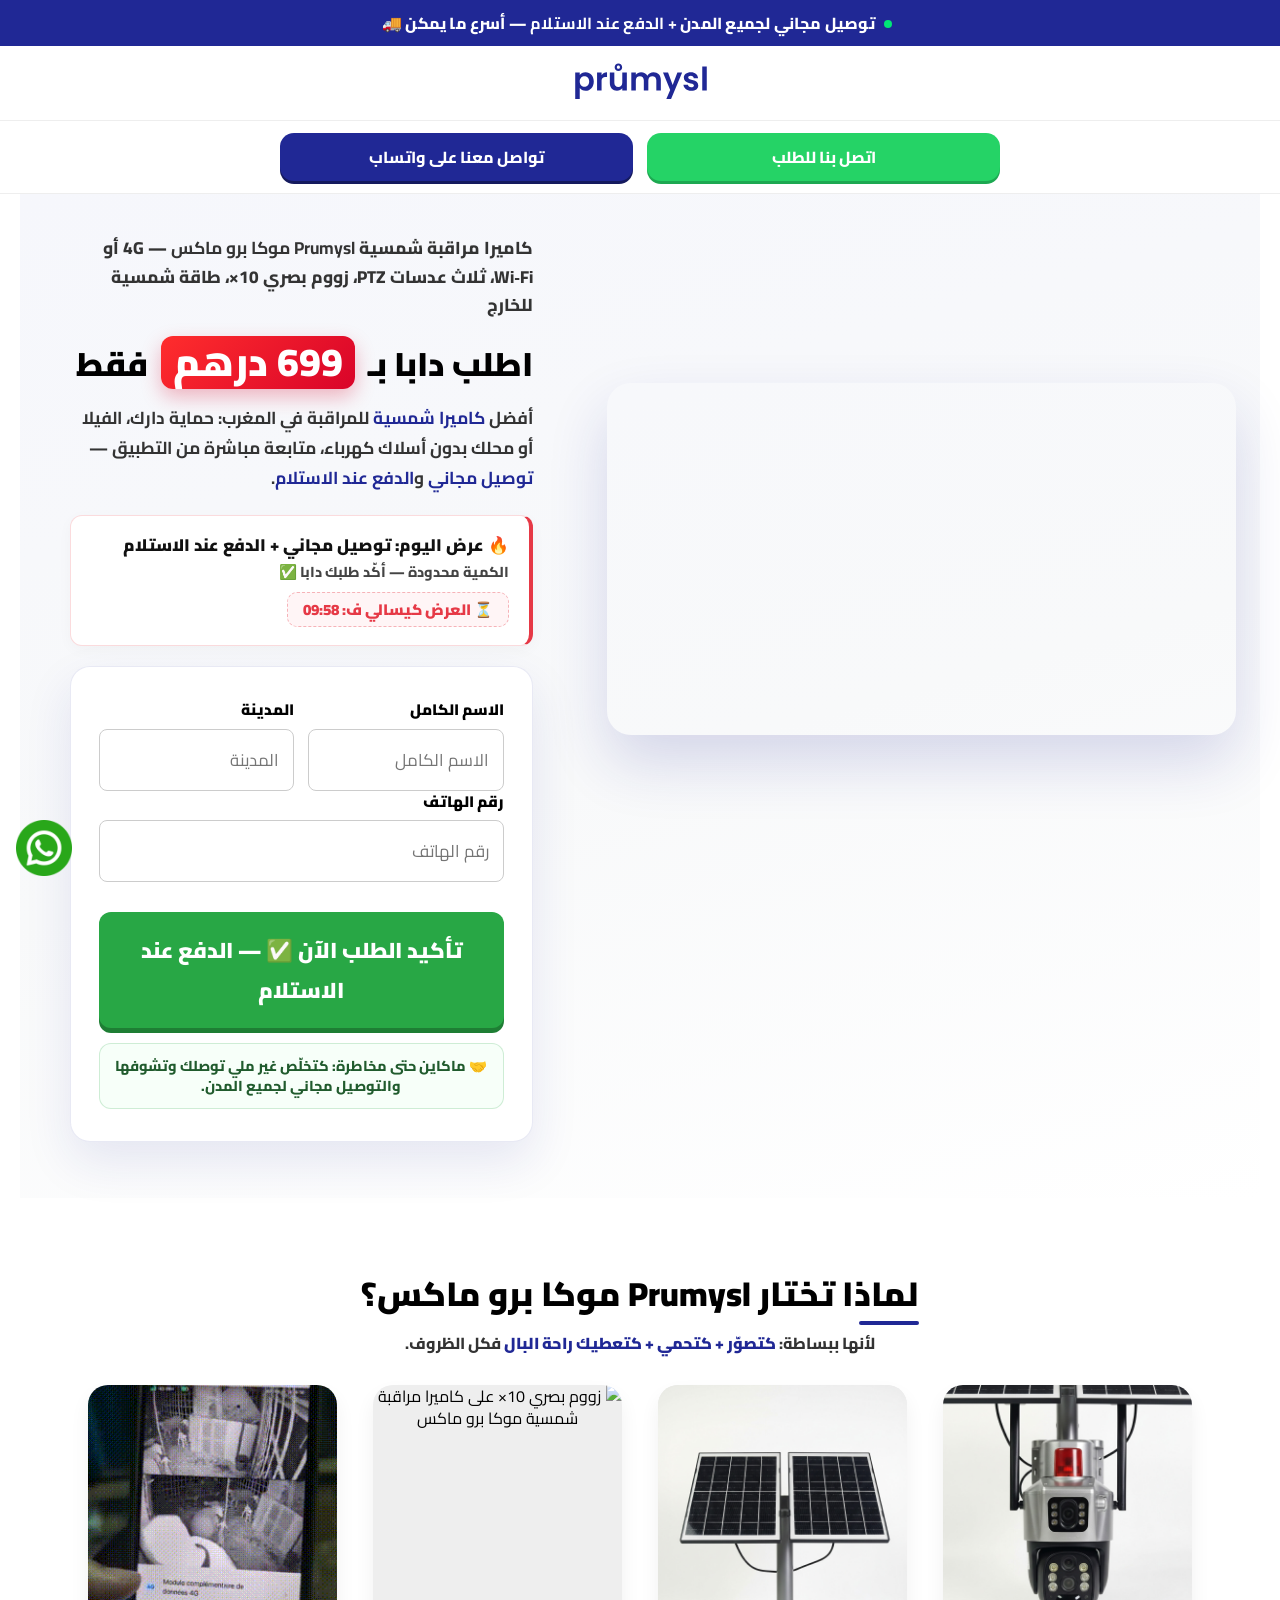
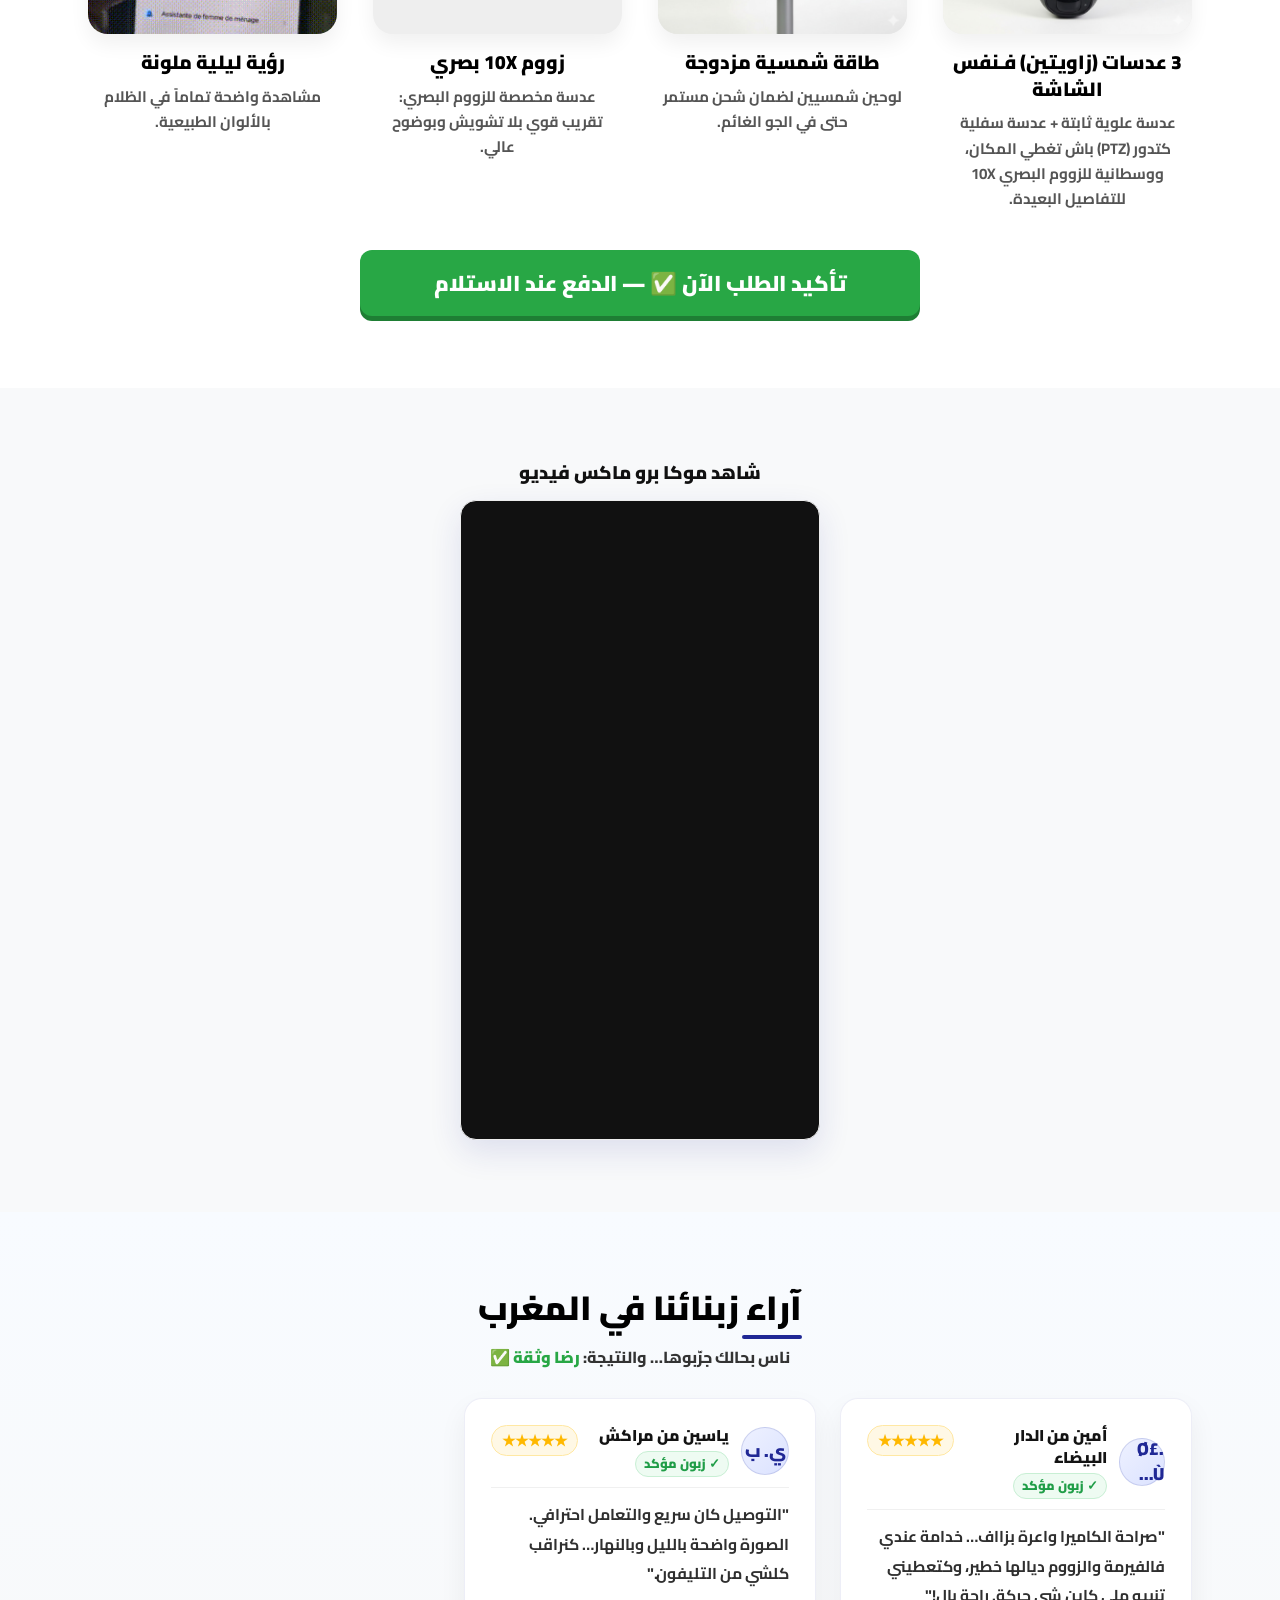
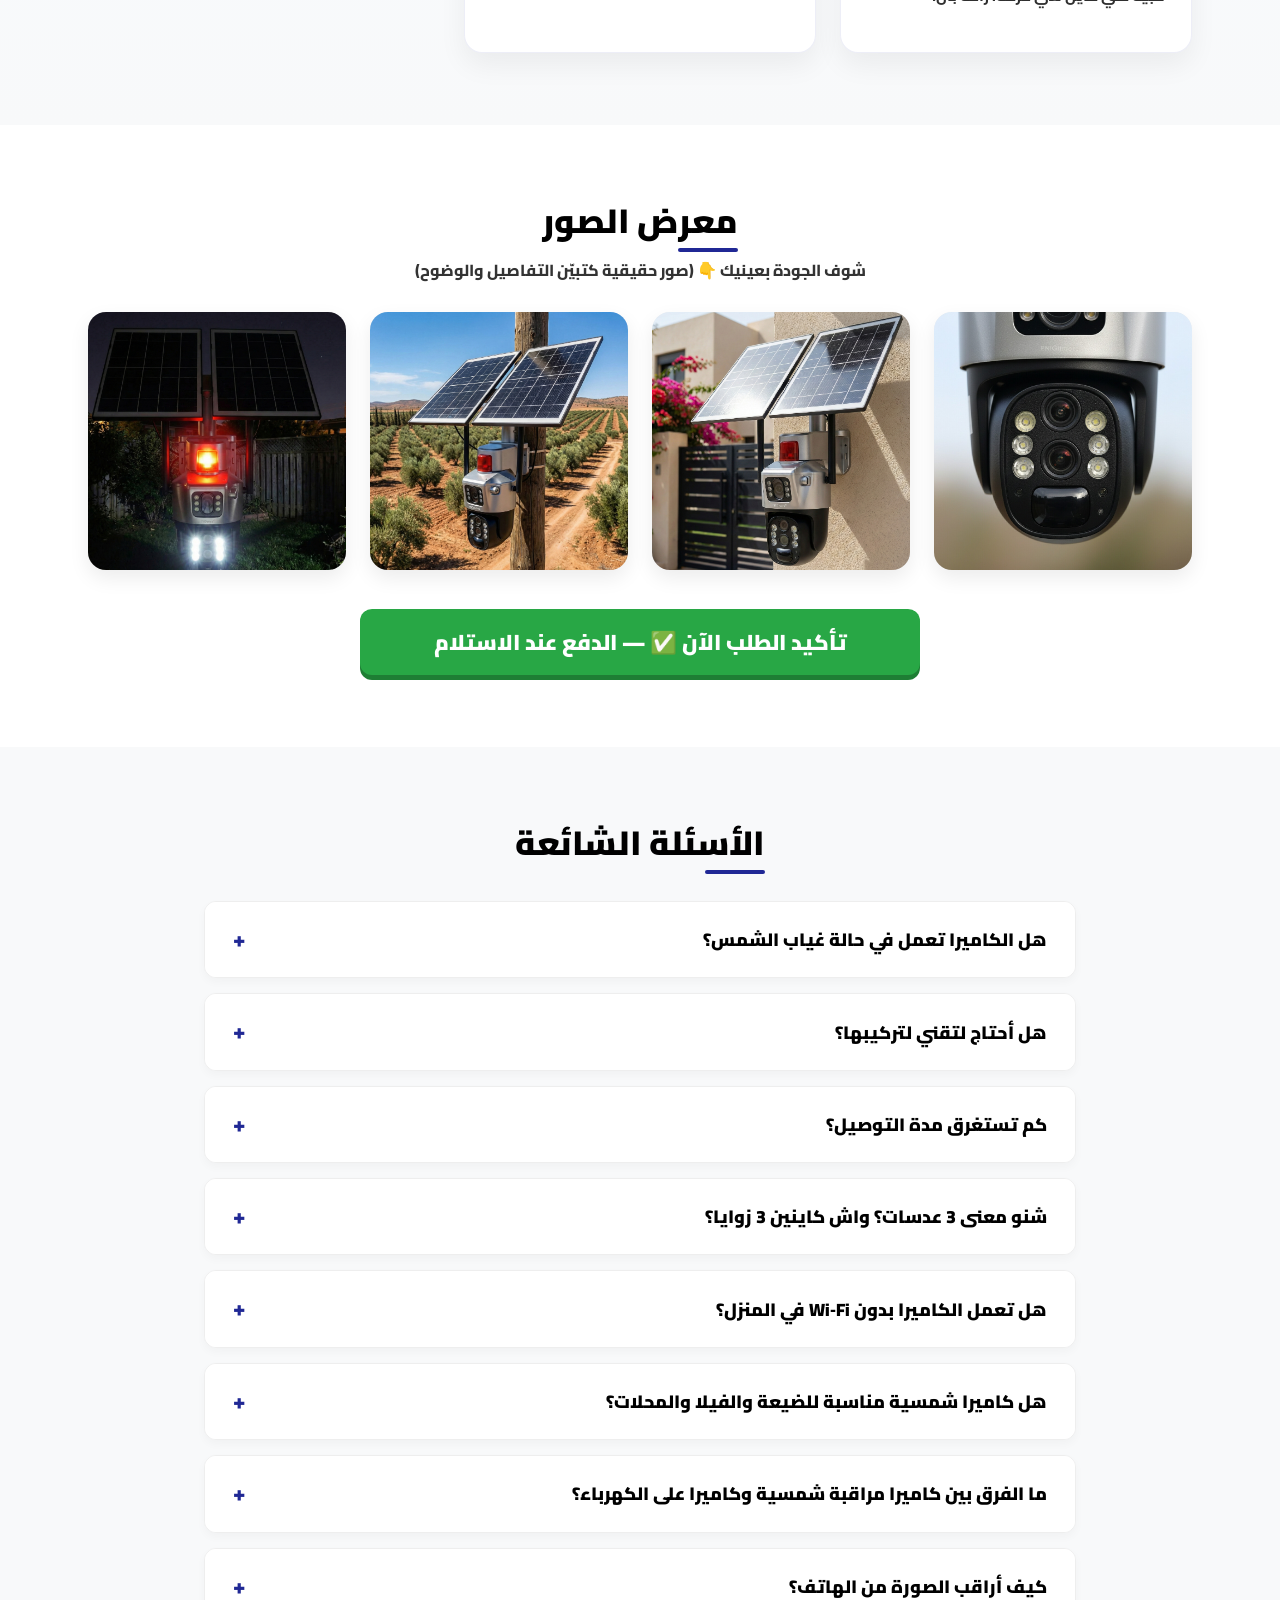
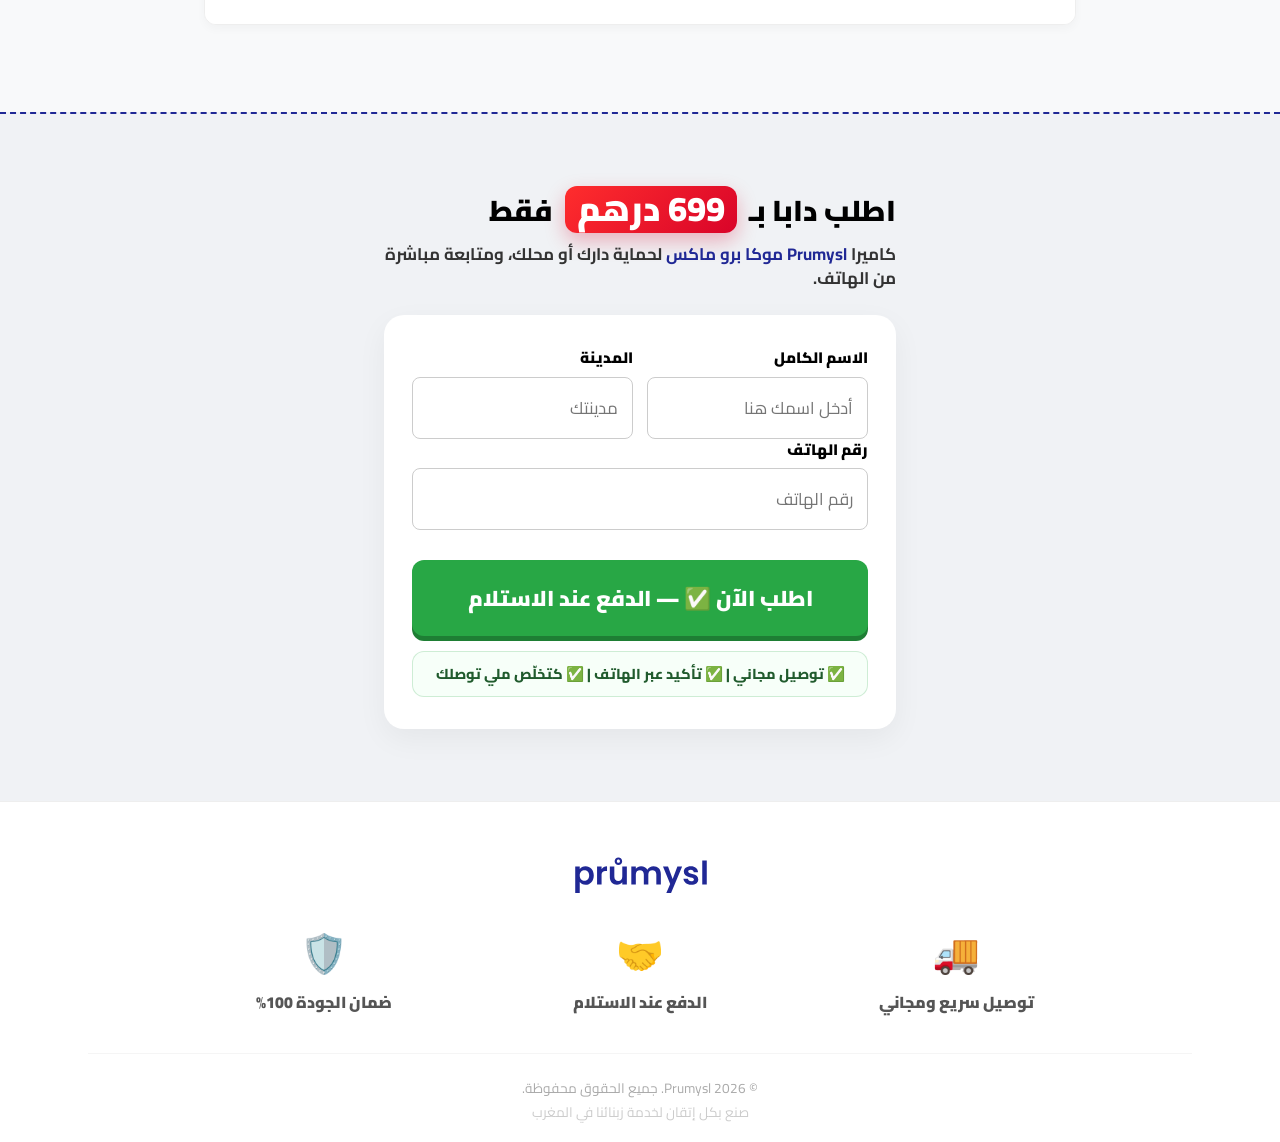
==== commit 7e2cde5f: "Improve LCP and critical path without changing order flow. Compress hero images, add mobile variants" ====
--- a/moka-pro-max/index.html
+++ b/moka-pro-max/index.html
@@ -43,9 +43,12 @@
 
     <link rel="preconnect" href="https://fonts.googleapis.com">
     <link rel="preconnect" href="https://fonts.gstatic.com" crossorigin>
-    <link href="https://fonts.googleapis.com/css2?family=Cairo:wght@400;600;700;800&display=swap" rel="stylesheet">
+    <link rel="preload" href="css/style.css" as="style">
+    <link rel="preload" href="css/desktop-landing.css" as="style">
     <link rel="stylesheet" href="css/style.css">
     <link rel="stylesheet" href="css/desktop-landing.css">
+    <link rel="preload" href="https://fonts.googleapis.com/css2?family=Cairo:wght@400;600;700;800&display=swap" as="style" onload="this.onload=null;this.rel='stylesheet'">
+    <noscript><link rel="stylesheet" href="https://fonts.googleapis.com/css2?family=Cairo:wght@400;600;700;800&display=swap"></noscript>
 
     <script type="application/ld+json">
     {
@@ -86,22 +89,6 @@
     src="https://www.facebook.com/tr?id=740114099139411&ev=PageView&noscript=1"
     /></noscript>
 
-    <!-- TikTok Pixel Code Start -->
-    <script>
-    !function (w, d, t) {
-      w.TiktokAnalyticsObject=t;var ttq=w[t]=w[t]||[];ttq.methods=["page","track","identify","instances","debug","on","off","once","ready","alias","group","enableCookie","disableCookie","holdConsent","revokeConsent","grantConsent"],ttq.setAndDefer=function(t,e){t[e]=function(){t.push([e].concat(Array.prototype.slice.call(arguments,0)))}};for(var i=0;i<ttq.methods.length;i++)ttq.setAndDefer(ttq,ttq.methods[i]);ttq.instance=function(t){for(
-    var e=ttq._i[t]||[],n=0;n<ttq.methods.length;n++)ttq.setAndDefer(e,ttq.methods[n]);return e},ttq.load=function(e,n){var r="https://analytics.tiktok.com/i18n/pixel/events.js",o=n&&n.partner;ttq._i=ttq._i||{},ttq._i[e]=[],ttq._i[e]._u=r,ttq._t=ttq._t||{},ttq._t[e]=+new Date,ttq._o=ttq._o||{},ttq._o[e]=n||{};n=document.createElement("script")
-    ;n.type="text/javascript",n.async=!0,n.src=r+"?sdkid="+e+"&lib="+t;e=document.getElementsByTagName("script")[0];e.parentNode.insertBefore(n,e)};
-
-
-      ttq.load('D81OHIBC77UDUGTVF380');
-      ttq.ready(function () {
-        ttq.page();
-      });
-    }(window, document, 'ttq');
-    </script>
-    <!-- TikTok Pixel Code End -->
-
     <style>
         :root {
             --primary-black: #000000;
@@ -1006,7 +993,7 @@
         <a href="#order" aria-label="الانتقال إلى نموذج الطلب">
             <picture>
                 <source media="(max-width: 767px)" srcset="images/Hero-mobile.jpeg">
-                <img src="images/Hero.jpeg" alt="كاميرا Prumysl موكا برو ماكس الشمسية بثلاث عدسات وزووم 10X — المغرب" width="900" height="600" fetchpriority="high" decoding="async">
+                <img src="images/Hero.jpeg" alt="كاميرا Prumysl موكا برو ماكس الشمسية بثلاث عدسات وزووم 10X — المغرب" width="900" height="600" sizes="(max-width: 767px) 100vw, 900px" fetchpriority="high" decoding="async">
             </picture>
         </a>
     </section>
@@ -1083,13 +1070,13 @@
                 </div>
 
                 <div class="feature-box">
-                    <div class="feature-img"><img src="images/F-3.gif" alt="زووم بصري 10× على كاميرا مراقبة شمسية موكا برو ماكس"></div>
+                    <div class="feature-img"><img src="images/F-3.gif" alt="زووم بصري 10× على كاميرا مراقبة شمسية موكا برو ماكس" loading="lazy" decoding="async" width="400" height="400"></div>
                     <h3>زووم 10X بصري</h3>
                     <p>عدسة مخصصة للزووم البصري: تقريب قوي بلا تشويش وبوضوح عالي.</p>
                 </div>
 
                 <div class="feature-box">
-                    <div class="feature-img"><img src="images/F-4.gif" alt="رؤية ليلية ملونة — كاميرا أمان خارجية ليلاً"></div>
+                    <div class="feature-img"><img src="images/F-4.gif" alt="رؤية ليلية ملونة — كاميرا أمان خارجية ليلاً" loading="lazy" decoding="async" width="400" height="400"></div>
                     <h3>رؤية ليلية ملونة</h3>
                     <p>مشاهدة واضحة تماماً في الظلام بالألوان الطبيعية.</p>
                 </div>
@@ -1328,9 +1315,10 @@
         </div>
     </div>
 
-    <script src="js/phone-ma.js"></script>
-    <script src="js/orders-sheet.js"></script>
-    <script>
+    <script src="js/landing-perf.js"></script>
+    <script src="js/phone-ma.js" defer></script>
+    <script src="js/orders-sheet.js" defer></script>
+    <script defer>
         const MOKA_TTQ_CONTENT_ID = 'MOKA-PRO-MAX';
         const MOKA_TTQ_CONTENT_NAME = 'Prumysl موكا برو ماكس';
         const MOKA_TTQ_UNIT = 699;
@@ -1396,26 +1384,19 @@
             setInterval(tick, 1000);
         })();
 
-        // Sticky Mobile CTA Scroll behavior
-        (function(){
-            const cta = document.getElementById('mobileCta');
-            const btn = document.getElementById('goToOrder');
-            const order = document.getElementById('order');
-            if(!cta || !btn || !order) return;
-
-            const isSmall = () => window.matchMedia('(max-width: 480px)').matches;
-
-            btn.addEventListener('click', () => {
-                order.scrollIntoView({ behavior: 'smooth', block: 'start' });
+        if (window.prumyslLandingPerf) {
+            prumyslLandingPerf.initLazyImageFade();
+            prumyslLandingPerf.initMobileOrderCta({});
+            prumyslLandingPerf.deferThirdParty(function () {
+                !function (w, d, t) {
+                  w.TiktokAnalyticsObject=t;var ttq=w[t]=w[t]||[];ttq.methods=["page","track","identify","instances","debug","on","off","once","ready","alias","group","enableCookie","disableCookie","holdConsent","revokeConsent","grantConsent"],ttq.setAndDefer=function(t,e){t[e]=function(){t.push([e].concat(Array.prototype.slice.call(arguments,0)))}};for(var i=0;i<ttq.methods.length;i++)ttq.setAndDefer(ttq,ttq.methods[i]);ttq.instance=function(t){for(
+                var e=ttq._i[t]||[],n=0;n<ttq.methods.length;n++)ttq.setAndDefer(e,ttq.methods[n]);return e},ttq.load=function(e,n){var r="https://analytics.tiktok.com/i18n/pixel/events.js",o=n&&n.partner;ttq._i=ttq._i||{},ttq._i[e]=[],ttq._i[e]._u=r,ttq._t=ttq._t||{},ttq._t[e]=+new Date,ttq._o=ttq._o||{},ttq._o[e]=n||{};n=document.createElement("script")
+                ;n.type="text/javascript",n.async=!0,n.src=r+"?sdkid="+e+"&lib="+t;e=document.getElementsByTagName("script")[0];e.parentNode.insertBefore(n,e)};
+                  ttq.load('D81OHIBC77UDUGTVF380');
+                  ttq.ready(function () { ttq.page(); });
+                }(window, document, 'ttq');
             });
-
-            window.addEventListener('scroll', () => {
-                if(!isSmall()) { cta.style.display = 'none'; return; }
-                const rect = order.getBoundingClientRect();
-                const inView = rect.top < window.innerHeight && rect.bottom > 0;
-                cta.style.display = inView ? 'none' : 'block';
-            });
-        })();
+        }
 
         // Meta Pixel: every click on call / WhatsApp between header and hero (totals in Events Manager → Custom events)
         (function () {
--- a/moka-pro-max/css/style.css
+++ b/moka-pro-max/css/style.css
@@ -1,7 +1,7 @@
 /* --- 1. RESET & BASE --- */
 * { box-sizing: border-box; margin: 0; padding: 0; }
 body {
-    font-family: 'Cairo', sans-serif;
+    font-family: 'Cairo', Tahoma, Arial, sans-serif;
     background-color: #f9f9f9;
     color: #333;
     overflow-x: hidden;
--- a/moka-pro-max/css/style.css
+++ b/moka-pro-max/css/style.css
@@ -1,7 +1,7 @@
 /* --- 1. RESET & BASE --- */
 * { box-sizing: border-box; margin: 0; padding: 0; }
 body {
-    font-family: 'Cairo', sans-serif;
+    font-family: 'Cairo', Tahoma, Arial, sans-serif;
     background-color: #f9f9f9;
     color: #333;
     overflow-x: hidden;
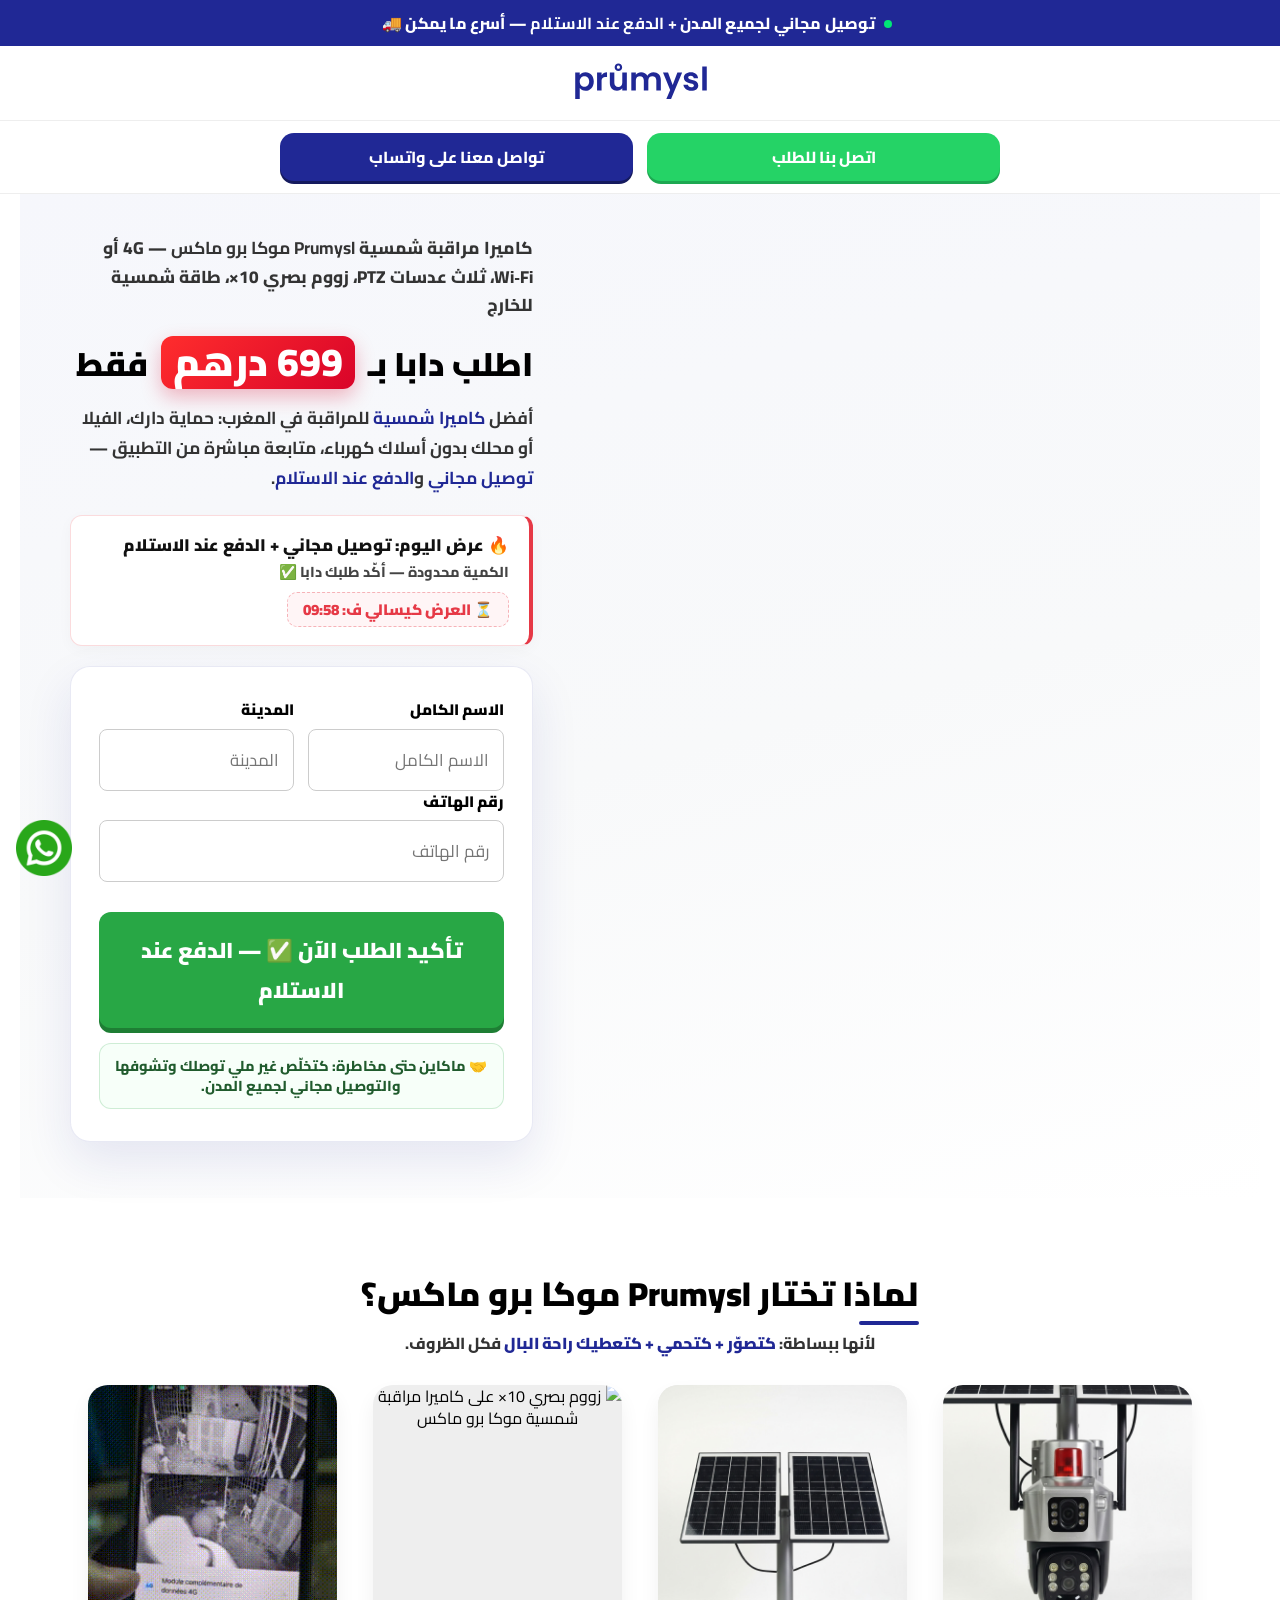
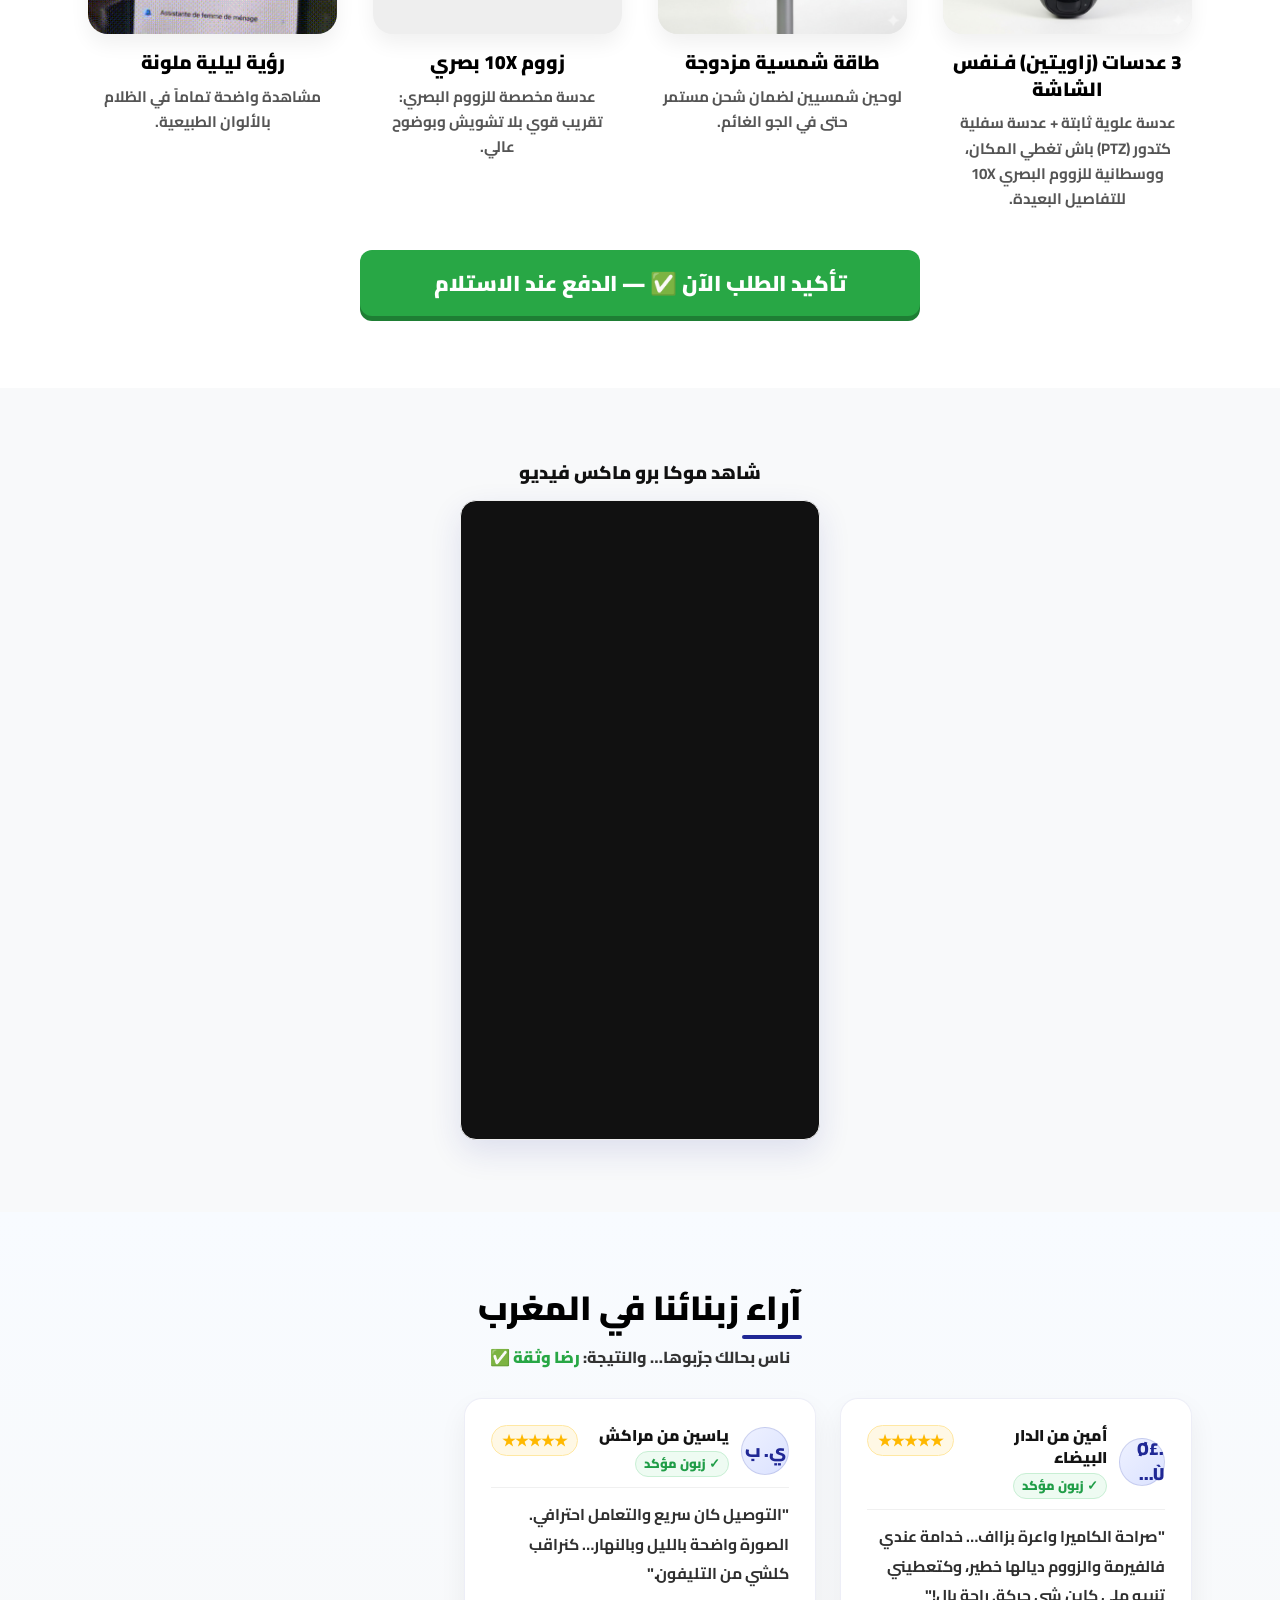
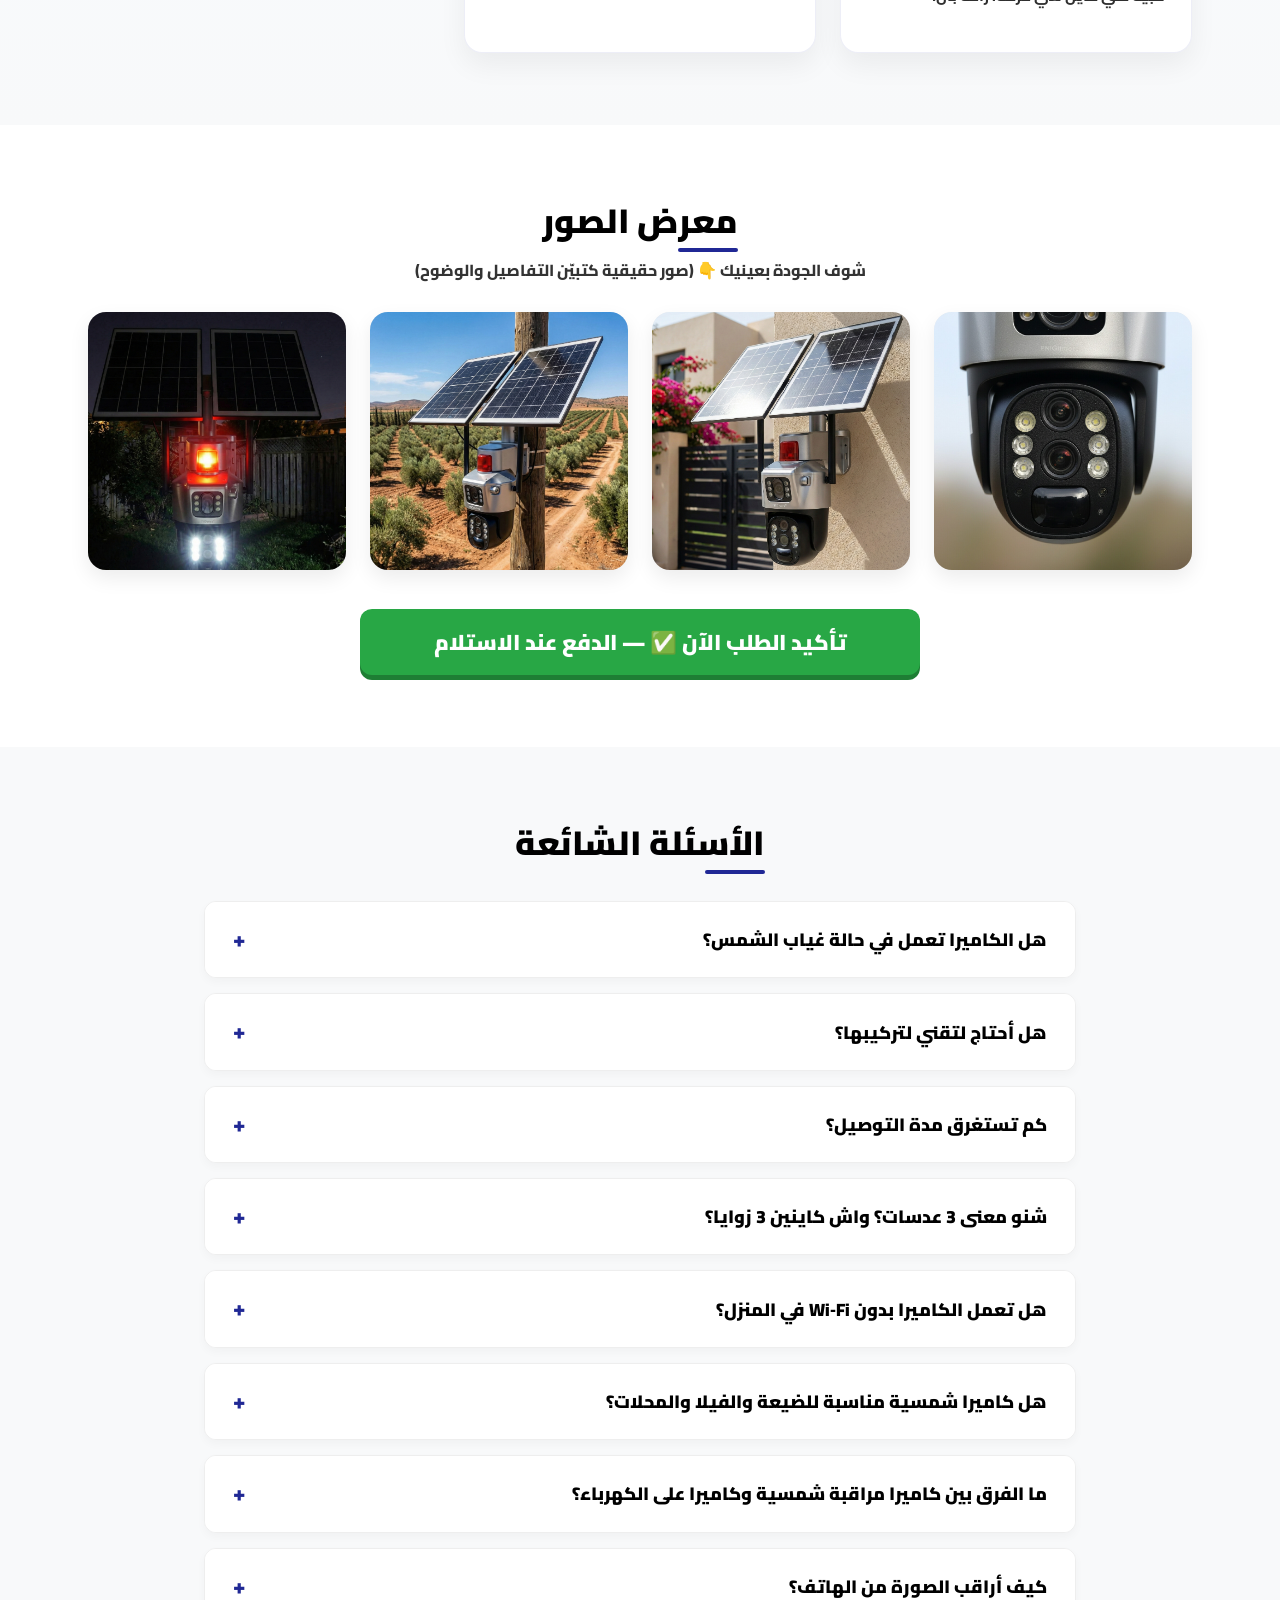
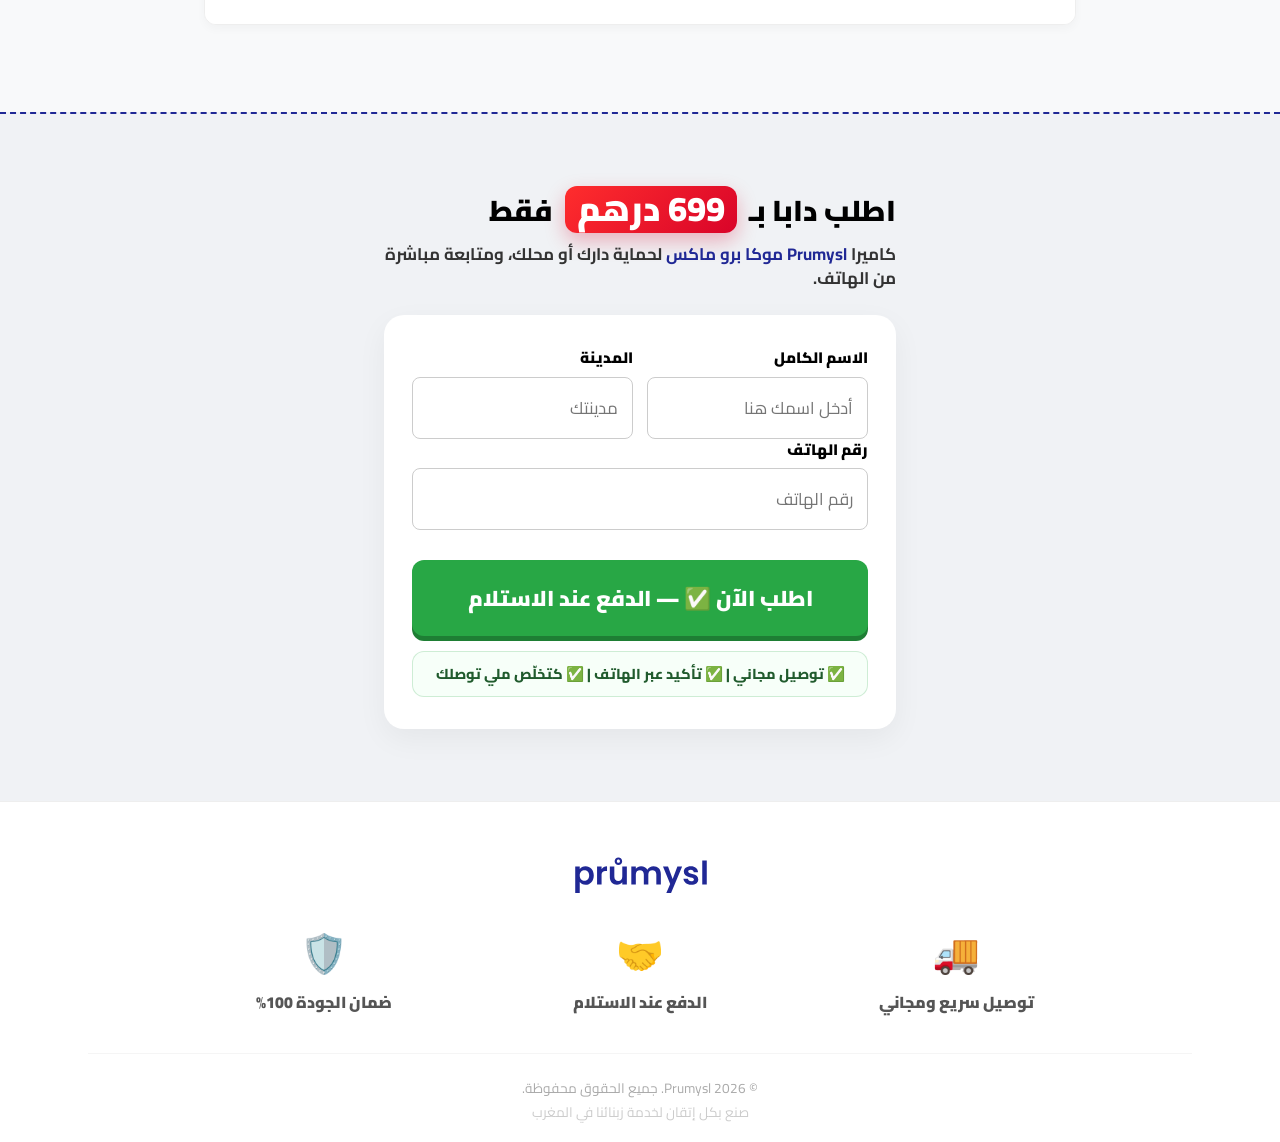
==== commit a03d1350: "Restore direct TikTok pixel and inline mobile CTA on landing pages. Co-authored-by: Cursor <cursorag" ====
--- a/moka-pro-max/index.html
+++ b/moka-pro-max/index.html
@@ -43,12 +43,9 @@
 
     <link rel="preconnect" href="https://fonts.googleapis.com">
     <link rel="preconnect" href="https://fonts.gstatic.com" crossorigin>
-    <link rel="preload" href="css/style.css" as="style">
-    <link rel="preload" href="css/desktop-landing.css" as="style">
+    <link href="https://fonts.googleapis.com/css2?family=Cairo:wght@400;600;700;800&display=swap" rel="stylesheet">
     <link rel="stylesheet" href="css/style.css">
     <link rel="stylesheet" href="css/desktop-landing.css">
-    <link rel="preload" href="https://fonts.googleapis.com/css2?family=Cairo:wght@400;600;700;800&display=swap" as="style" onload="this.onload=null;this.rel='stylesheet'">
-    <noscript><link rel="stylesheet" href="https://fonts.googleapis.com/css2?family=Cairo:wght@400;600;700;800&display=swap"></noscript>
 
     <script type="application/ld+json">
     {
@@ -89,6 +86,22 @@
     src="https://www.facebook.com/tr?id=740114099139411&ev=PageView&noscript=1"
     /></noscript>
 
+    <!-- TikTok Pixel Code Start -->
+    <script>
+    !function (w, d, t) {
+      w.TiktokAnalyticsObject=t;var ttq=w[t]=w[t]||[];ttq.methods=["page","track","identify","instances","debug","on","off","once","ready","alias","group","enableCookie","disableCookie","holdConsent","revokeConsent","grantConsent"],ttq.setAndDefer=function(t,e){t[e]=function(){t.push([e].concat(Array.prototype.slice.call(arguments,0)))}};for(var i=0;i<ttq.methods.length;i++)ttq.setAndDefer(ttq,ttq.methods[i]);ttq.instance=function(t){for(
+    var e=ttq._i[t]||[],n=0;n<ttq.methods.length;n++)ttq.setAndDefer(e,ttq.methods[n]);return e},ttq.load=function(e,n){var r="https://analytics.tiktok.com/i18n/pixel/events.js",o=n&&n.partner;ttq._i=ttq._i||{},ttq._i[e]=[],ttq._i[e]._u=r,ttq._t=ttq._t||{},ttq._t[e]=+new Date,ttq._o=ttq._o||{},ttq._o[e]=n||{};n=document.createElement("script")
+    ;n.type="text/javascript",n.async=!0,n.src=r+"?sdkid="+e+"&lib="+t;e=document.getElementsByTagName("script")[0];e.parentNode.insertBefore(n,e)};
+
+
+      ttq.load('D81OHIBC77UDUGTVF380');
+      ttq.ready(function () {
+        ttq.page();
+      });
+    }(window, document, 'ttq');
+    </script>
+    <!-- TikTok Pixel Code End -->
+
     <style>
         :root {
             --primary-black: #000000;
@@ -993,7 +1006,7 @@
         <a href="#order" aria-label="الانتقال إلى نموذج الطلب">
             <picture>
                 <source media="(max-width: 767px)" srcset="images/Hero-mobile.jpeg">
-                <img src="images/Hero.jpeg" alt="كاميرا Prumysl موكا برو ماكس الشمسية بثلاث عدسات وزووم 10X — المغرب" width="900" height="600" sizes="(max-width: 767px) 100vw, 900px" fetchpriority="high" decoding="async">
+                <img src="images/Hero.jpeg" alt="كاميرا Prumysl موكا برو ماكس الشمسية بثلاث عدسات وزووم 10X — المغرب" width="900" height="600" fetchpriority="high" decoding="async">
             </picture>
         </a>
     </section>
@@ -1070,13 +1083,13 @@
                 </div>
 
                 <div class="feature-box">
-                    <div class="feature-img"><img src="images/F-3.gif" alt="زووم بصري 10× على كاميرا مراقبة شمسية موكا برو ماكس" loading="lazy" decoding="async" width="400" height="400"></div>
+                    <div class="feature-img"><img src="images/F-3.gif" alt="زووم بصري 10× على كاميرا مراقبة شمسية موكا برو ماكس"></div>
                     <h3>زووم 10X بصري</h3>
                     <p>عدسة مخصصة للزووم البصري: تقريب قوي بلا تشويش وبوضوح عالي.</p>
                 </div>
 
                 <div class="feature-box">
-                    <div class="feature-img"><img src="images/F-4.gif" alt="رؤية ليلية ملونة — كاميرا أمان خارجية ليلاً" loading="lazy" decoding="async" width="400" height="400"></div>
+                    <div class="feature-img"><img src="images/F-4.gif" alt="رؤية ليلية ملونة — كاميرا أمان خارجية ليلاً"></div>
                     <h3>رؤية ليلية ملونة</h3>
                     <p>مشاهدة واضحة تماماً في الظلام بالألوان الطبيعية.</p>
                 </div>
@@ -1315,10 +1328,9 @@
         </div>
     </div>
 
-    <script src="js/landing-perf.js"></script>
-    <script src="js/phone-ma.js" defer></script>
-    <script src="js/orders-sheet.js" defer></script>
-    <script defer>
+    <script src="js/phone-ma.js"></script>
+    <script src="js/orders-sheet.js"></script>
+    <script>
         const MOKA_TTQ_CONTENT_ID = 'MOKA-PRO-MAX';
         const MOKA_TTQ_CONTENT_NAME = 'Prumysl موكا برو ماكس';
         const MOKA_TTQ_UNIT = 699;
@@ -1384,19 +1396,26 @@
             setInterval(tick, 1000);
         })();
 
-        if (window.prumyslLandingPerf) {
-            prumyslLandingPerf.initLazyImageFade();
-            prumyslLandingPerf.initMobileOrderCta({});
-            prumyslLandingPerf.deferThirdParty(function () {
-                !function (w, d, t) {
-                  w.TiktokAnalyticsObject=t;var ttq=w[t]=w[t]||[];ttq.methods=["page","track","identify","instances","debug","on","off","once","ready","alias","group","enableCookie","disableCookie","holdConsent","revokeConsent","grantConsent"],ttq.setAndDefer=function(t,e){t[e]=function(){t.push([e].concat(Array.prototype.slice.call(arguments,0)))}};for(var i=0;i<ttq.methods.length;i++)ttq.setAndDefer(ttq,ttq.methods[i]);ttq.instance=function(t){for(
-                var e=ttq._i[t]||[],n=0;n<ttq.methods.length;n++)ttq.setAndDefer(e,ttq.methods[n]);return e},ttq.load=function(e,n){var r="https://analytics.tiktok.com/i18n/pixel/events.js",o=n&&n.partner;ttq._i=ttq._i||{},ttq._i[e]=[],ttq._i[e]._u=r,ttq._t=ttq._t||{},ttq._t[e]=+new Date,ttq._o=ttq._o||{},ttq._o[e]=n||{};n=document.createElement("script")
-                ;n.type="text/javascript",n.async=!0,n.src=r+"?sdkid="+e+"&lib="+t;e=document.getElementsByTagName("script")[0];e.parentNode.insertBefore(n,e)};
-                  ttq.load('D81OHIBC77UDUGTVF380');
-                  ttq.ready(function () { ttq.page(); });
-                }(window, document, 'ttq');
+        // Sticky Mobile CTA Scroll behavior
+        (function(){
+            const cta = document.getElementById('mobileCta');
+            const btn = document.getElementById('goToOrder');
+            const order = document.getElementById('order');
+            if(!cta || !btn || !order) return;
+
+            const isSmall = () => window.matchMedia('(max-width: 480px)').matches;
+
+            btn.addEventListener('click', () => {
+                order.scrollIntoView({ behavior: 'smooth', block: 'start' });
             });
-        }
+
+            window.addEventListener('scroll', () => {
+                if(!isSmall()) { cta.style.display = 'none'; return; }
+                const rect = order.getBoundingClientRect();
+                const inView = rect.top < window.innerHeight && rect.bottom > 0;
+                cta.style.display = inView ? 'none' : 'block';
+            });
+        })();
 
         // Meta Pixel: every click on call / WhatsApp between header and hero (totals in Events Manager → Custom events)
         (function () {
--- a/moka-pro-max/css/style.css
+++ b/moka-pro-max/css/style.css
@@ -1,7 +1,7 @@
 /* --- 1. RESET & BASE --- */
 * { box-sizing: border-box; margin: 0; padding: 0; }
 body {
-    font-family: 'Cairo', Tahoma, Arial, sans-serif;
+    font-family: 'Cairo', sans-serif;
     background-color: #f9f9f9;
     color: #333;
     overflow-x: hidden;
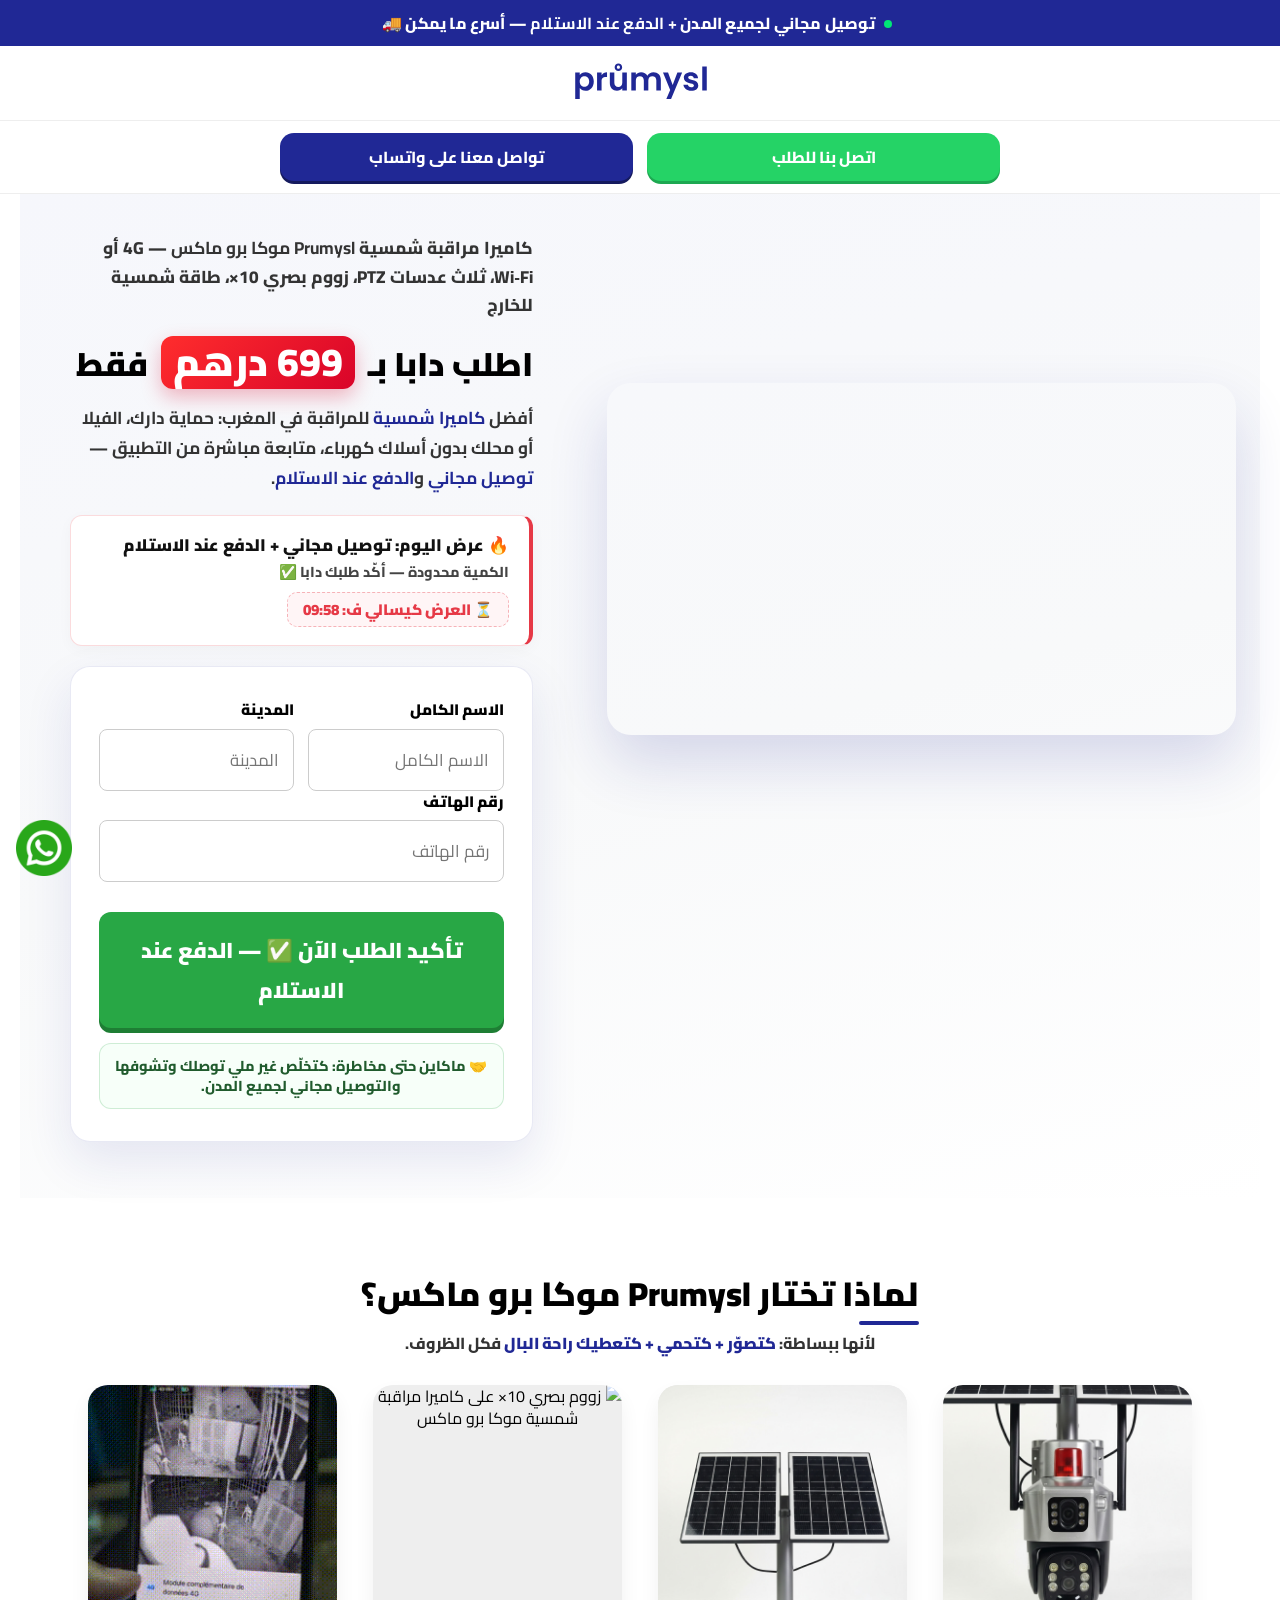
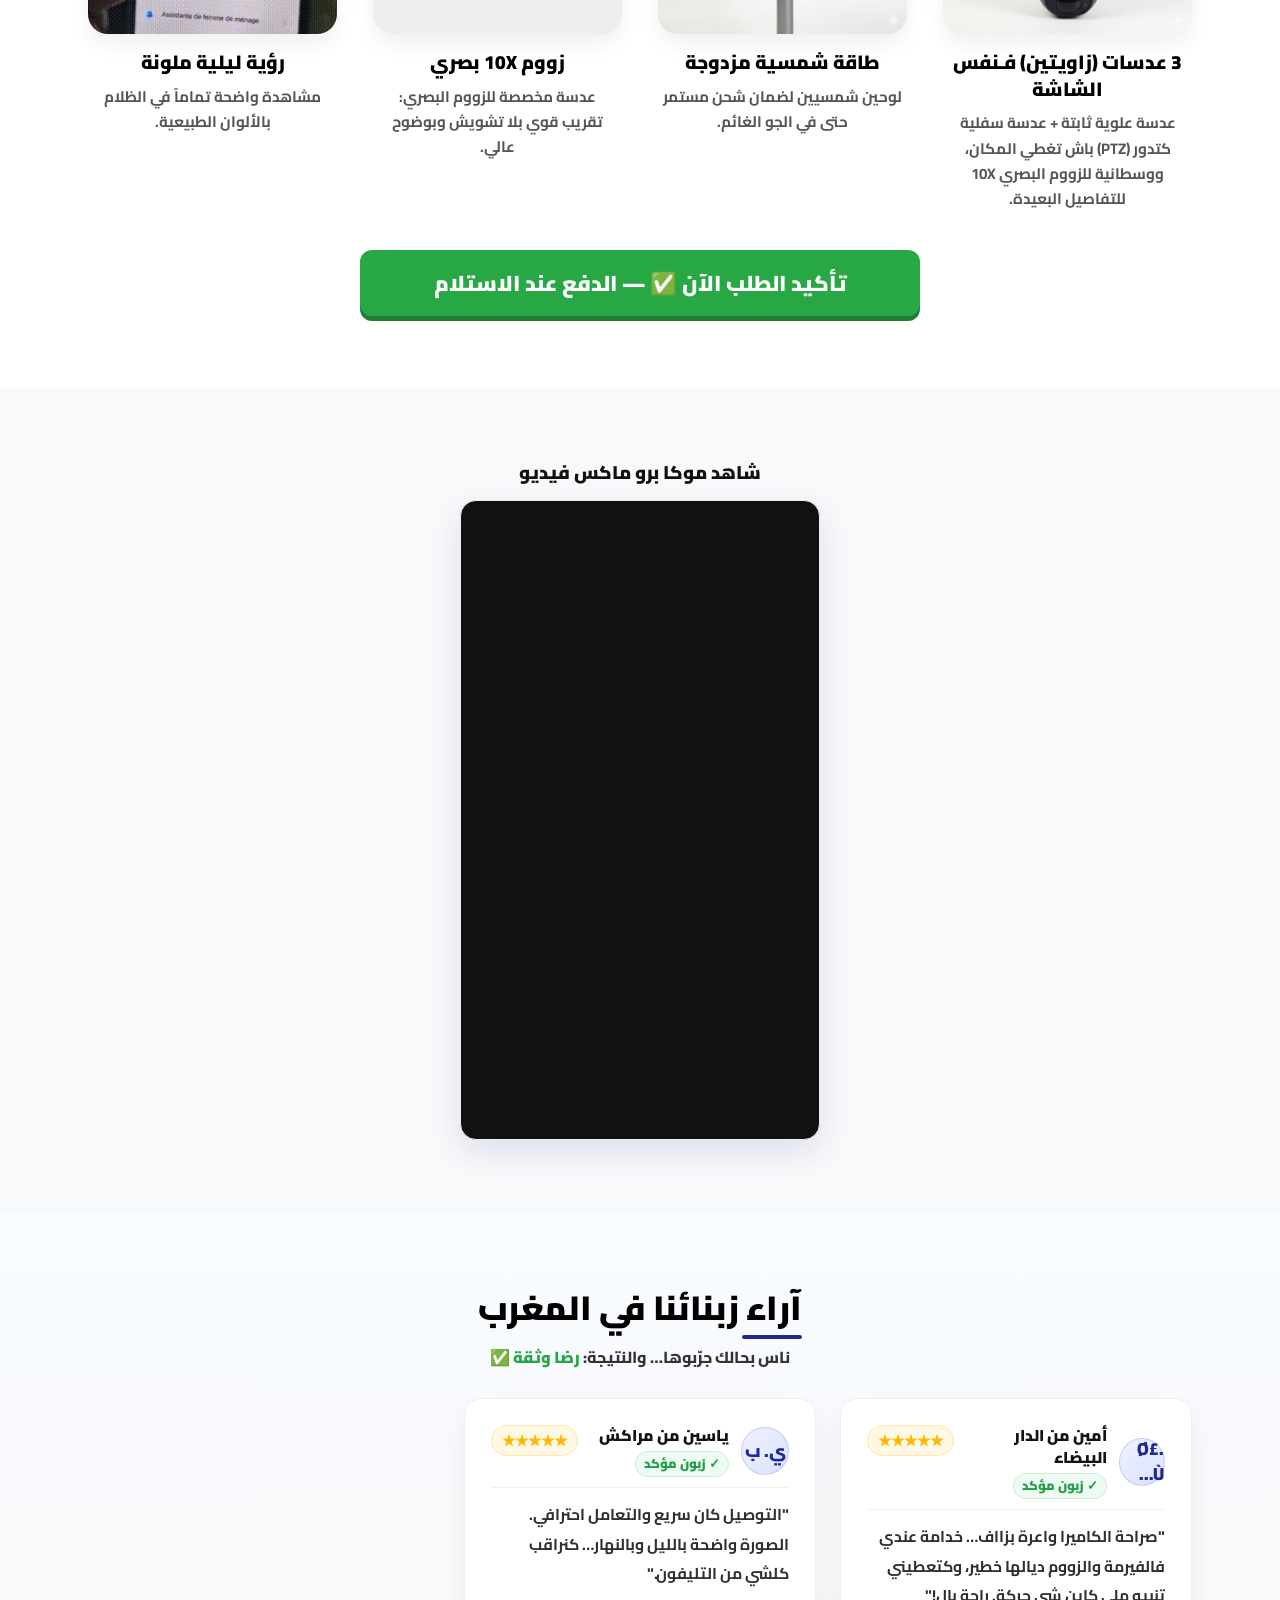
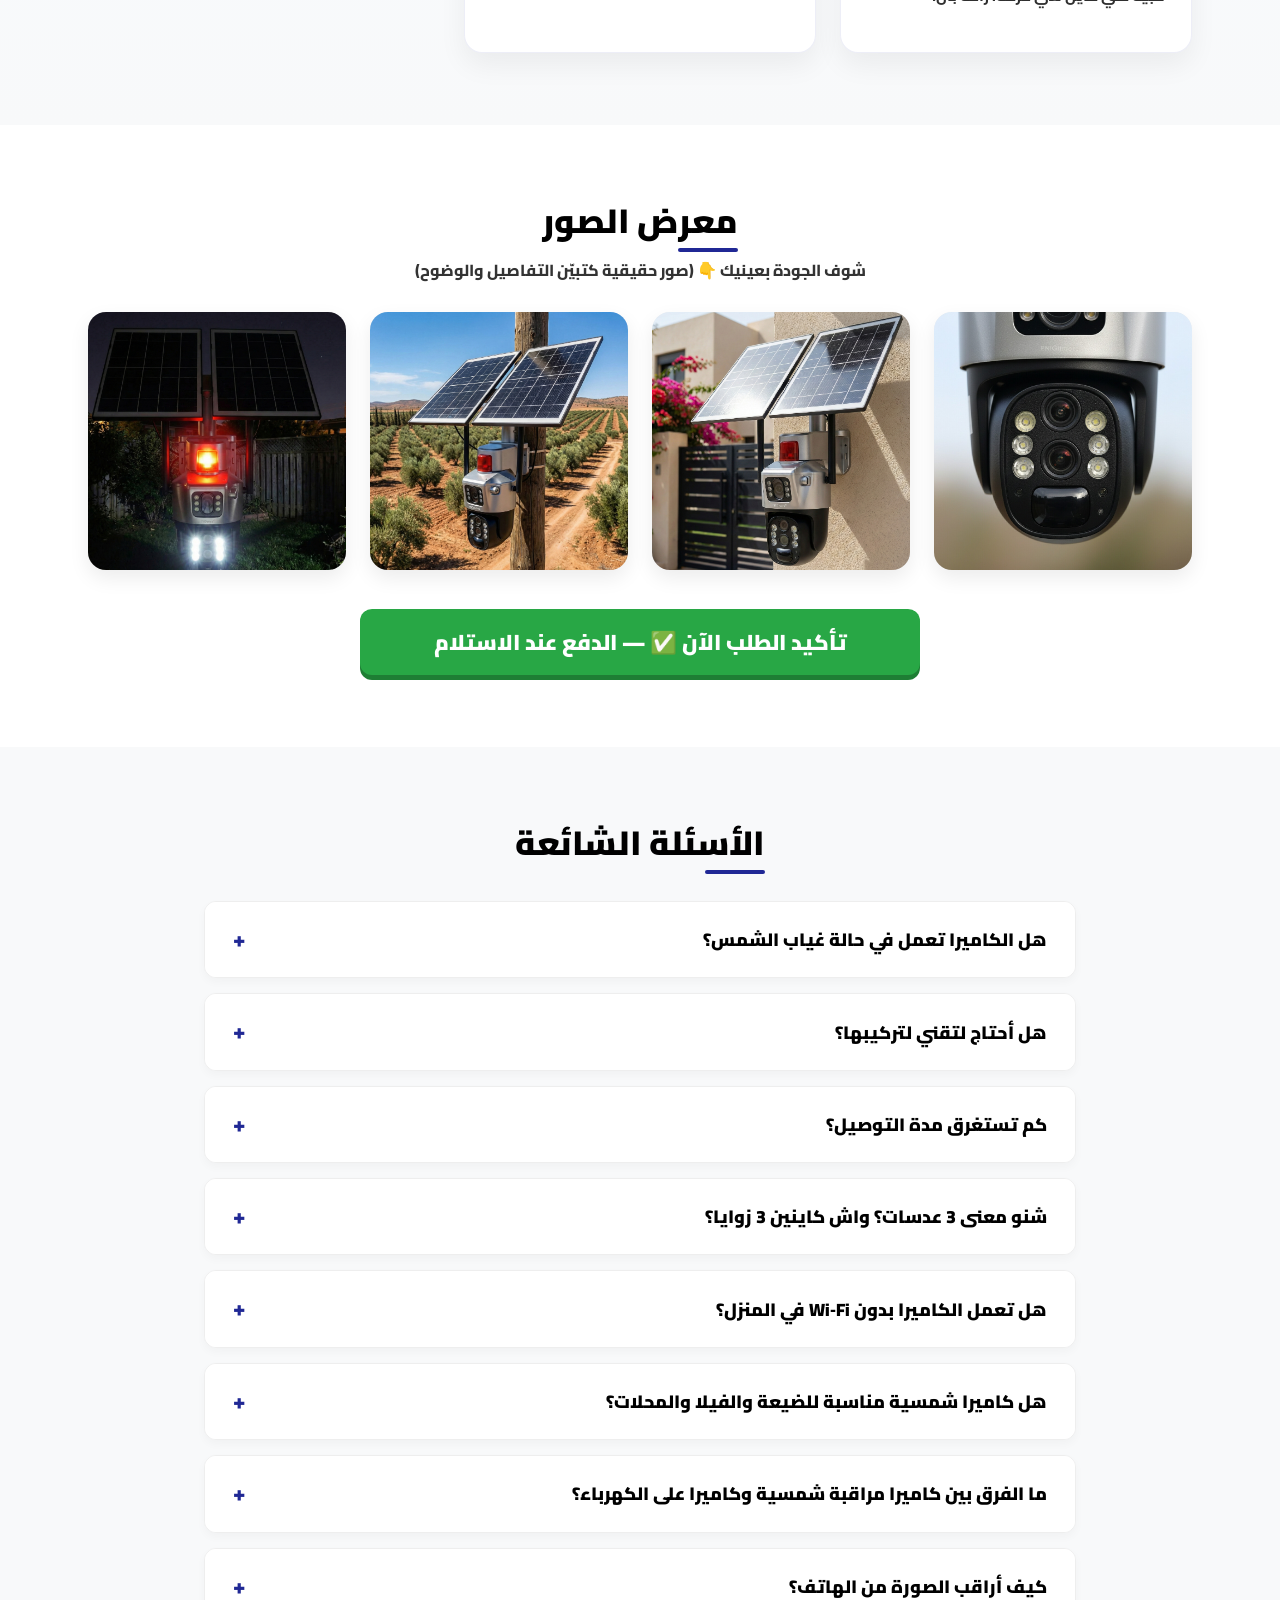
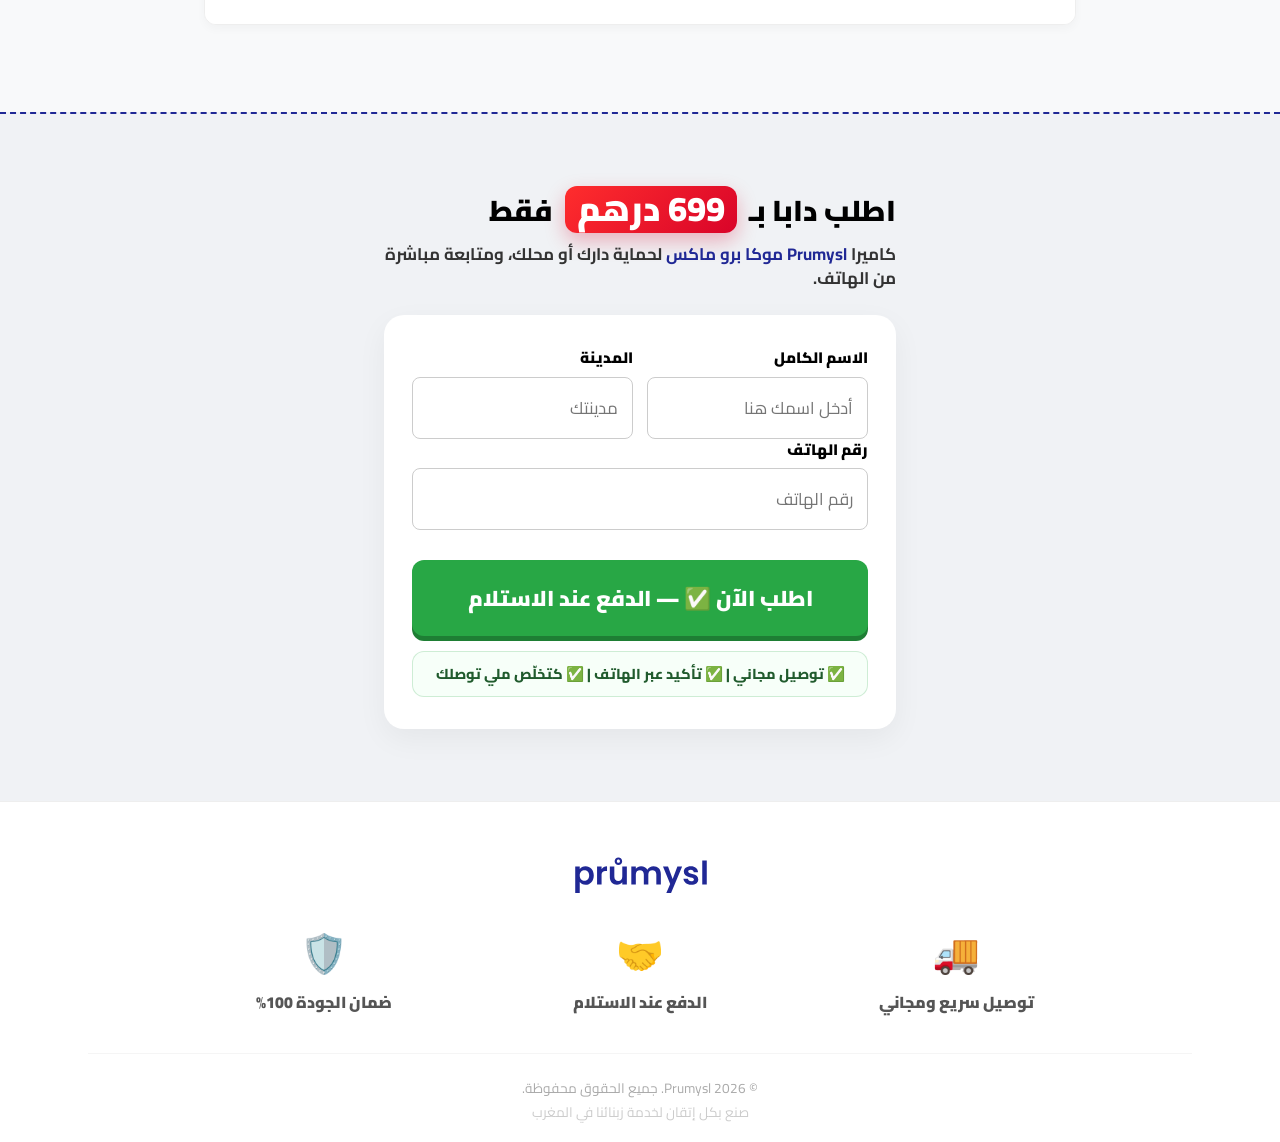
==== commit 8b9d19f0: "Gate thank-you conversions behind real orders and per-product ad toggles. Shared order-conversion an" ====
--- a/moka-pro-max/index.html
+++ b/moka-pro-max/index.html
@@ -1328,6 +1328,7 @@
         </div>
     </div>
 
+    <script src="js/order-conversion.js"></script>
     <script src="js/phone-ma.js"></script>
     <script src="js/orders-sheet.js"></script>
     <script>
@@ -1509,6 +1510,10 @@
                     quantity: qty,
                     price: orderPrice
                 });
+
+                if (typeof prumyslSetOrderPending === 'function') {
+                    prumyslSetOrderPending('moka-pro-max');
+                }
 
                 (function afterSheetSubmit() {
                         if (form.dataset.checkoutIntentTracked !== '1') {
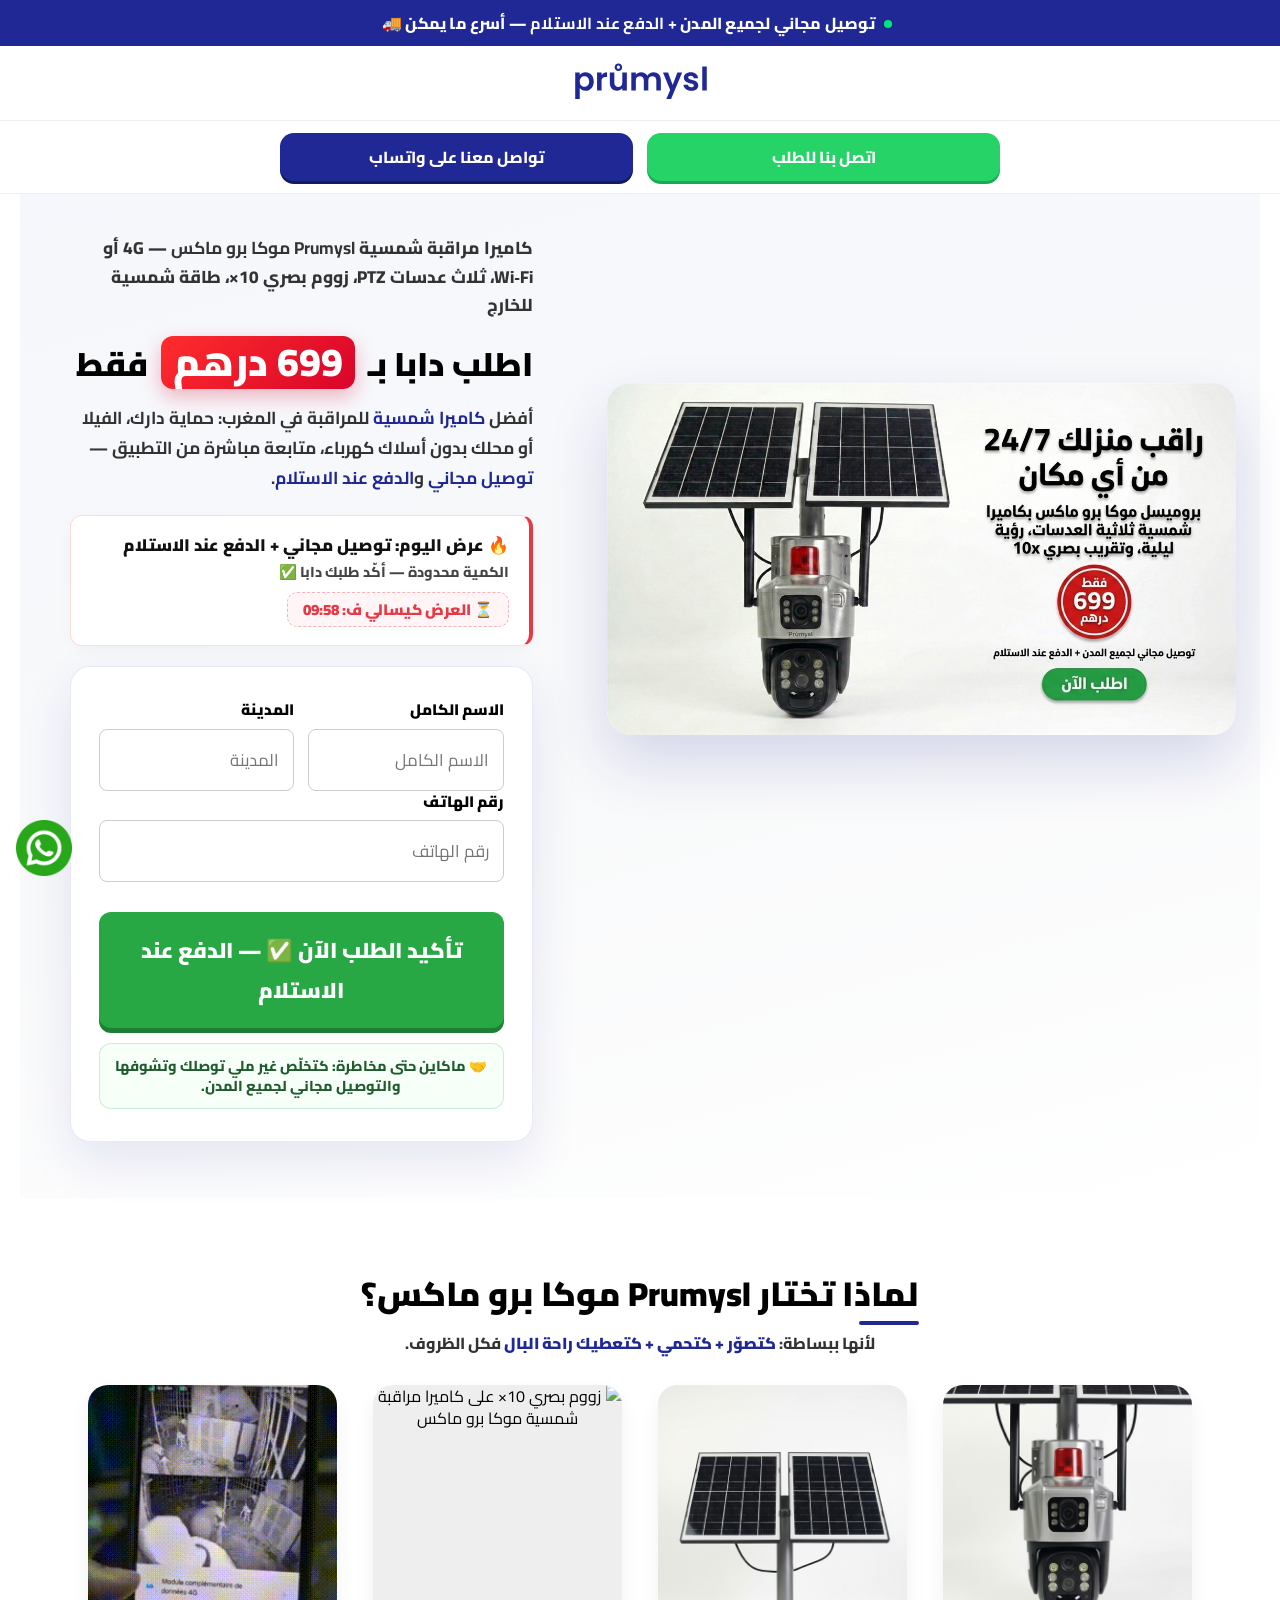
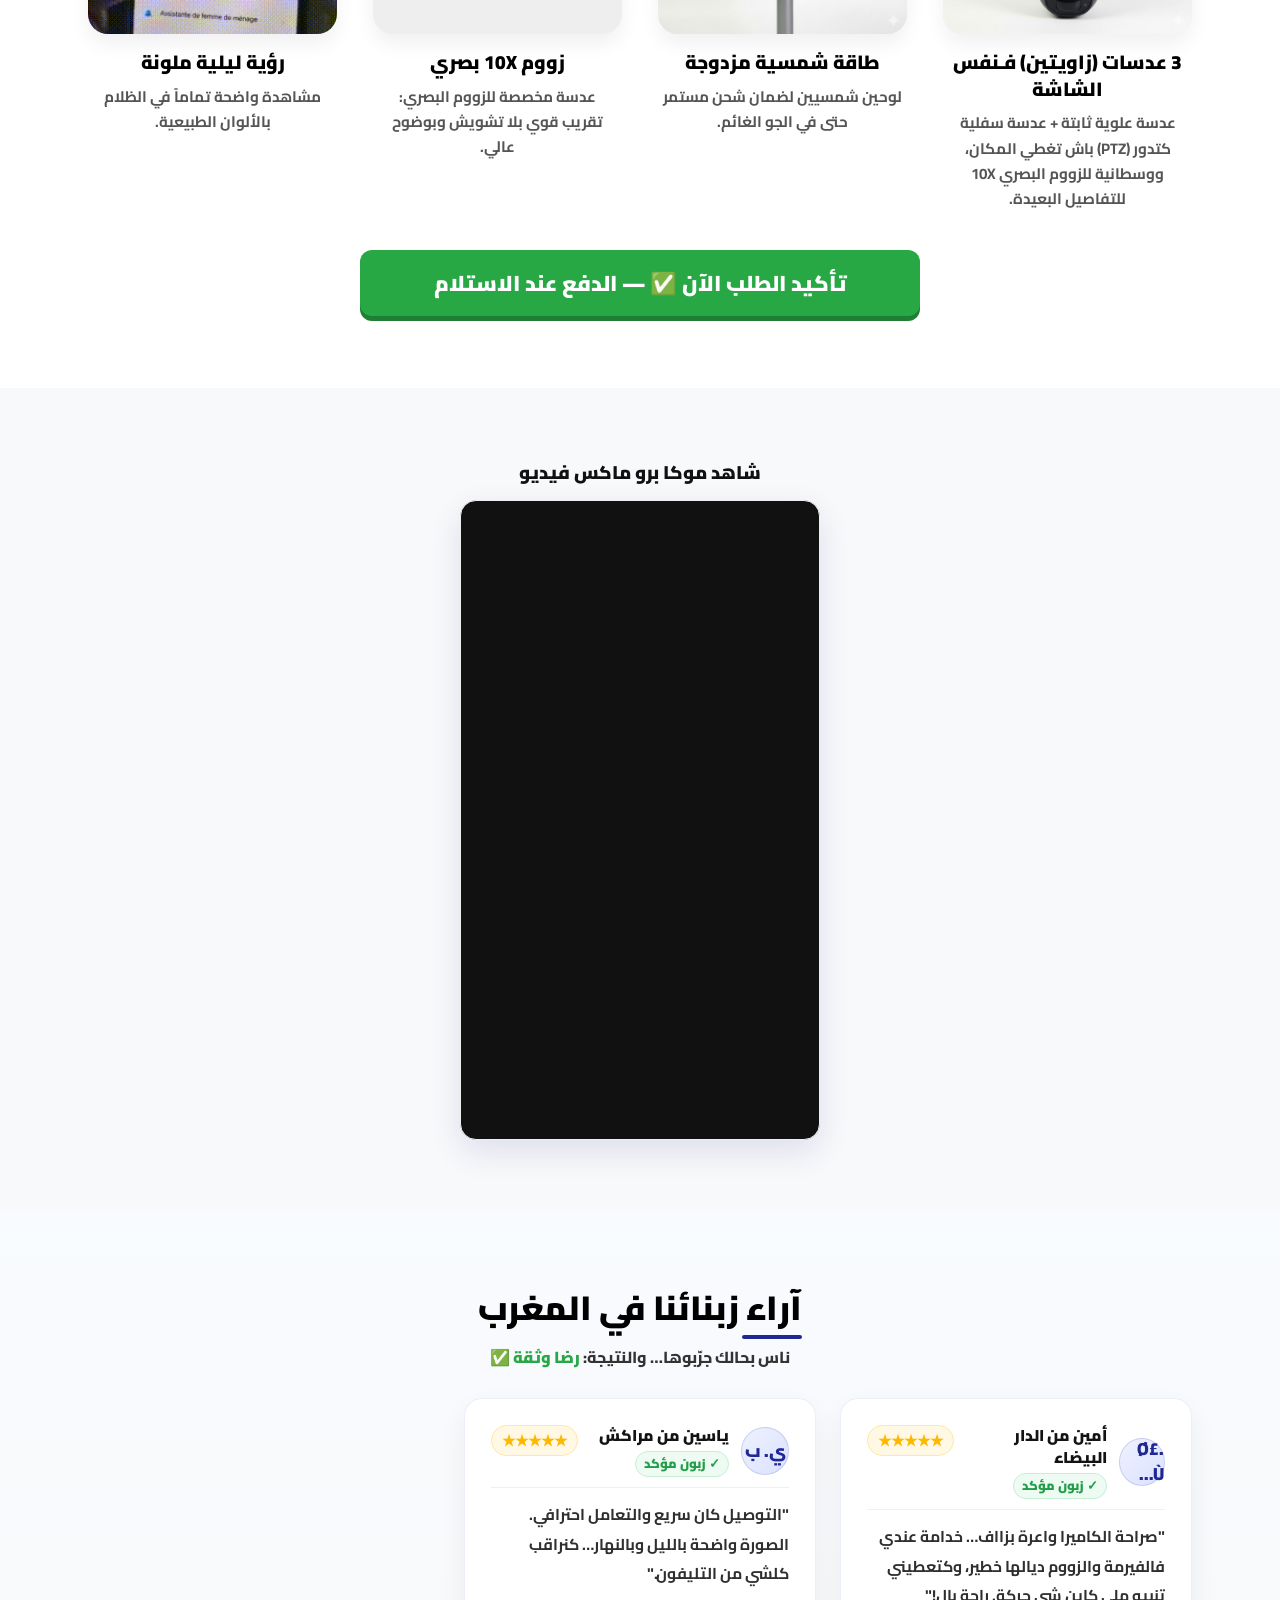
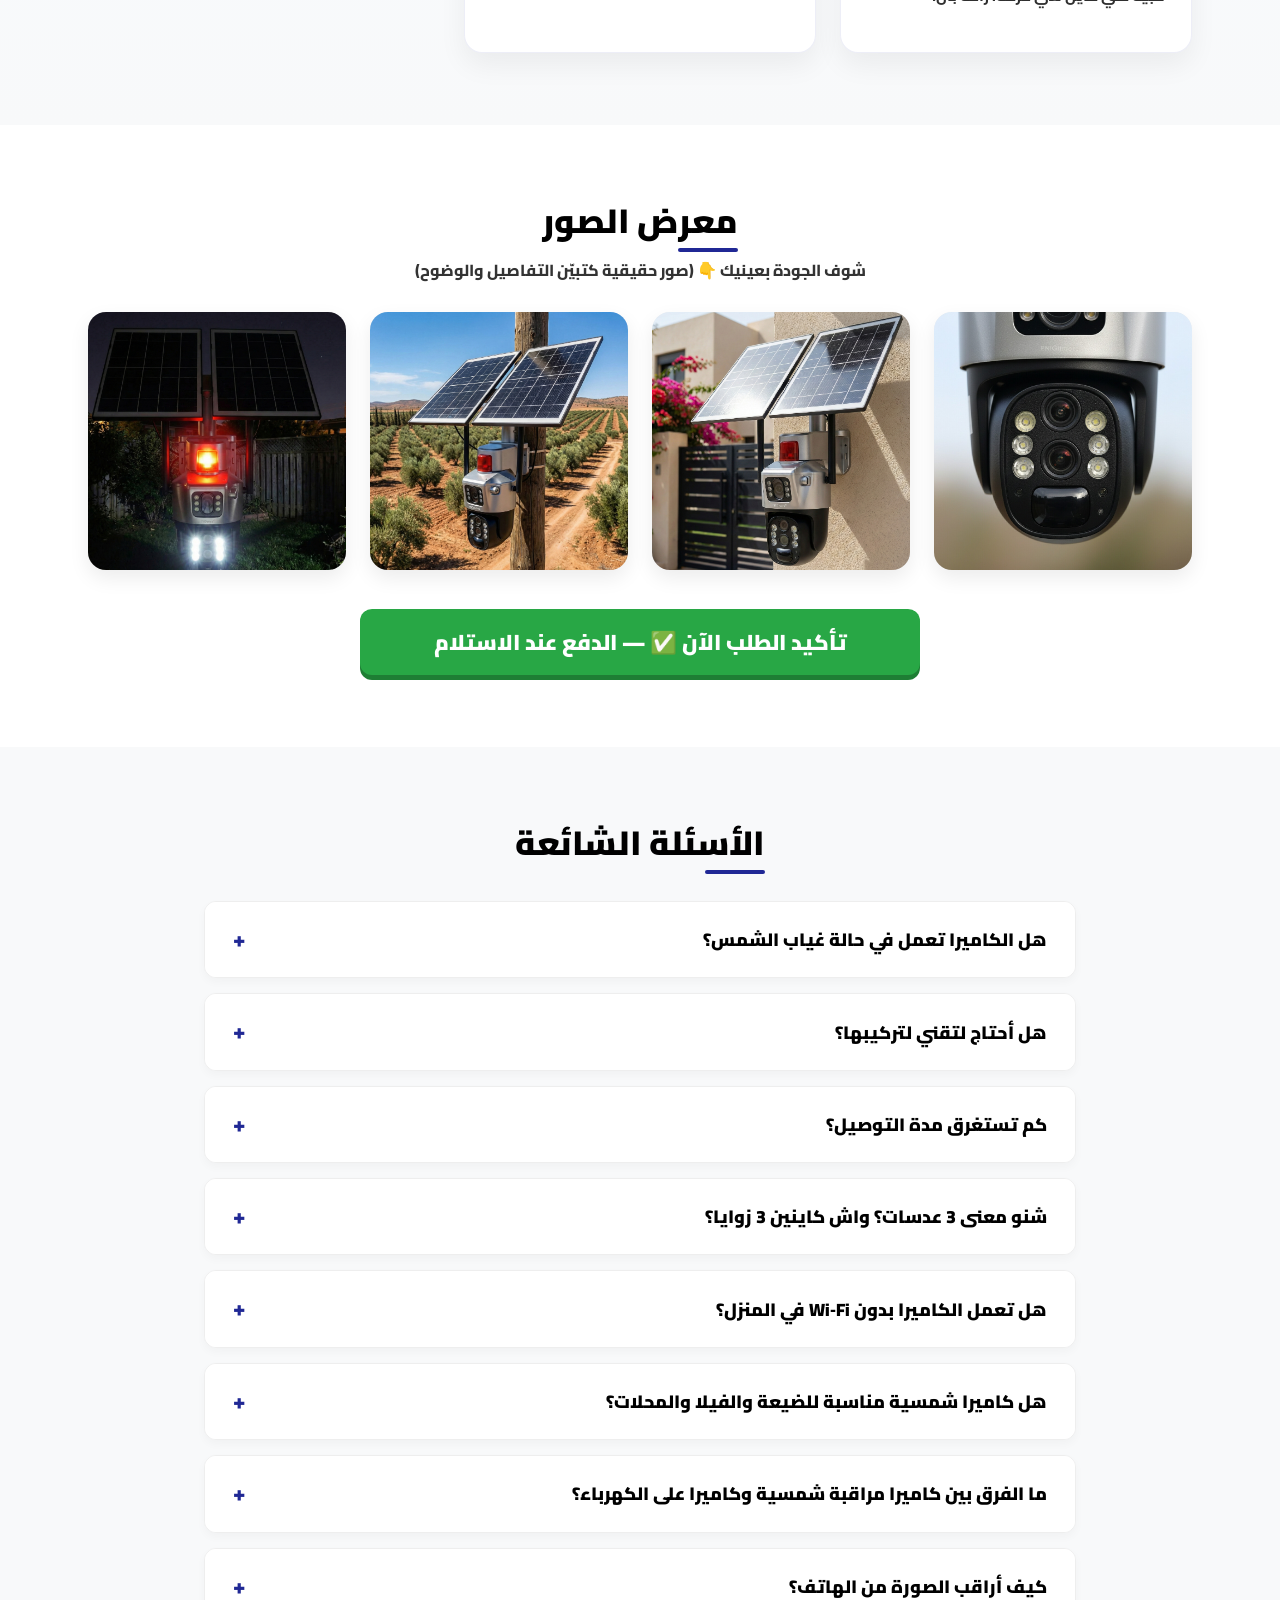
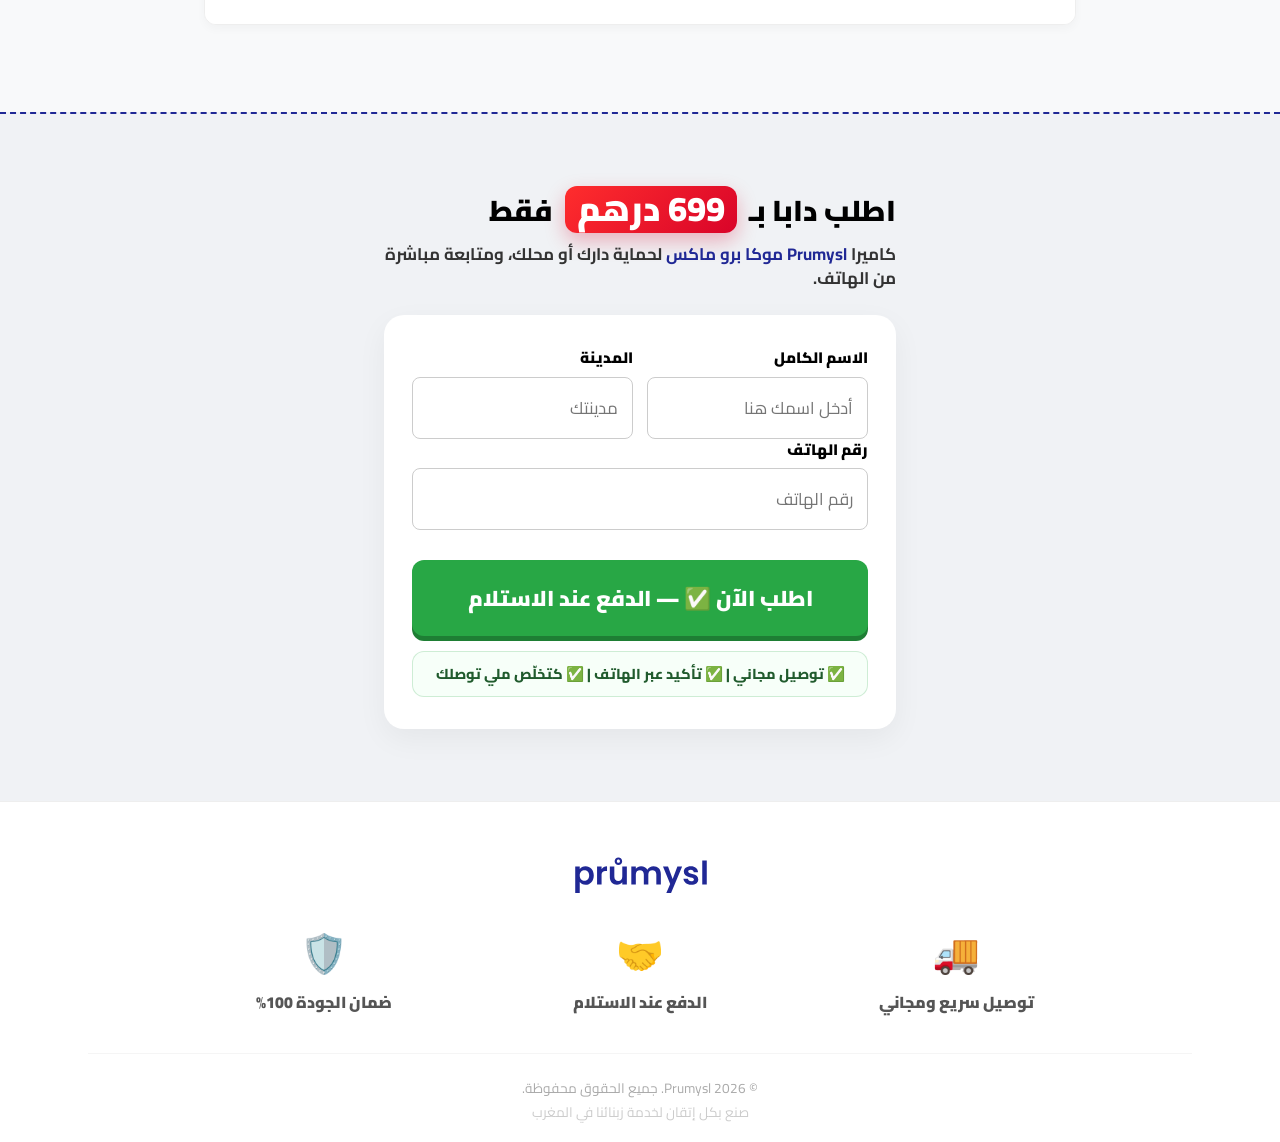
==== commit 0d0fa56a: "Fix thank-you Purchase tracking after real orders. Remove campaign gate on thank-you pages, add orde" ====
--- a/moka-pro-max/index.html
+++ b/moka-pro-max/index.html
@@ -1500,7 +1500,7 @@
                 const connection = formData.get('connection_type');
                 const qty = product === '2_camera' ? 2 : 1;
                 const orderPrice = 699 * qty;
-                const redirectUrl = `thank-you/?name=${encodeURIComponent(name)}&product=${encodeURIComponent(product)}&connection=${encodeURIComponent(connection)}&quantity=${qty}&price=${orderPrice}`;
+                const redirectUrl = `thank-you/?ordered=1&name=${encodeURIComponent(name)}&product=${encodeURIComponent(product)}&connection=${encodeURIComponent(connection)}&quantity=${qty}&price=${orderPrice}`;
 
                 submitOrderToSheet({
                     name: name,
